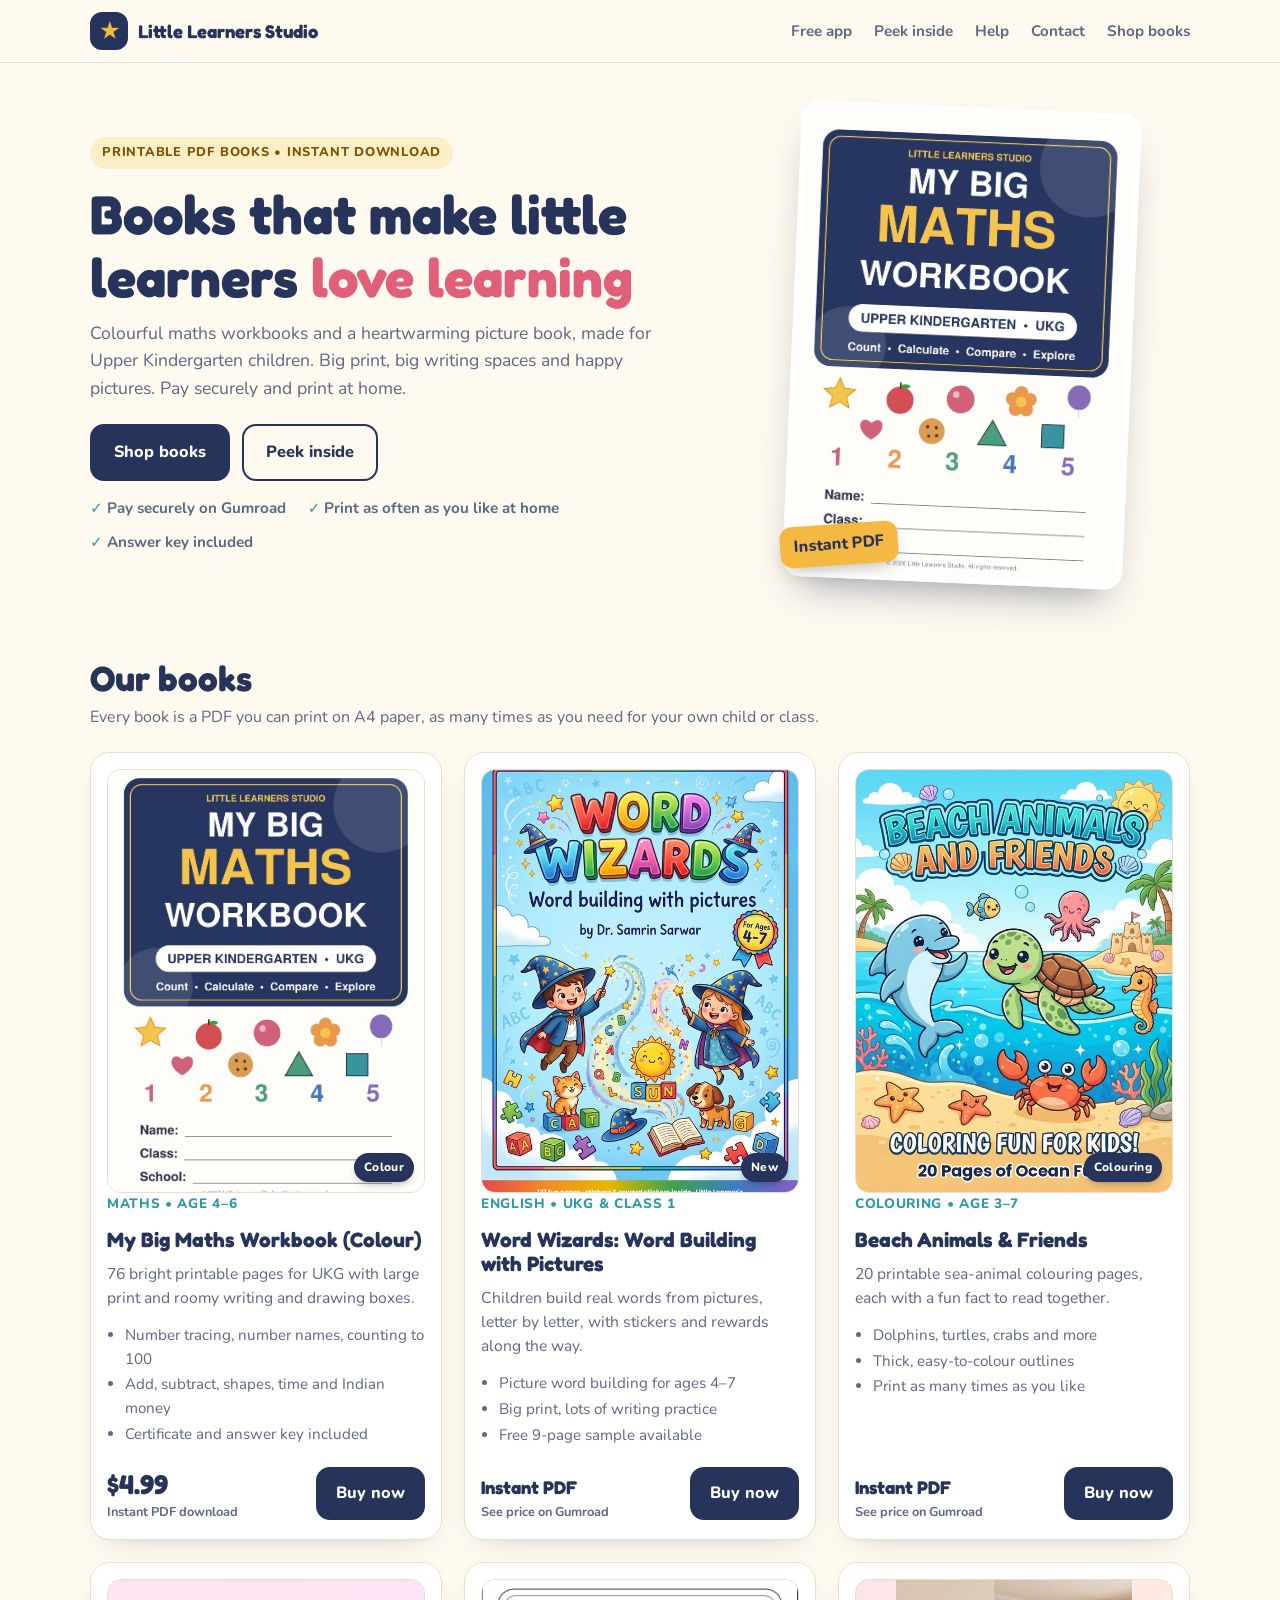
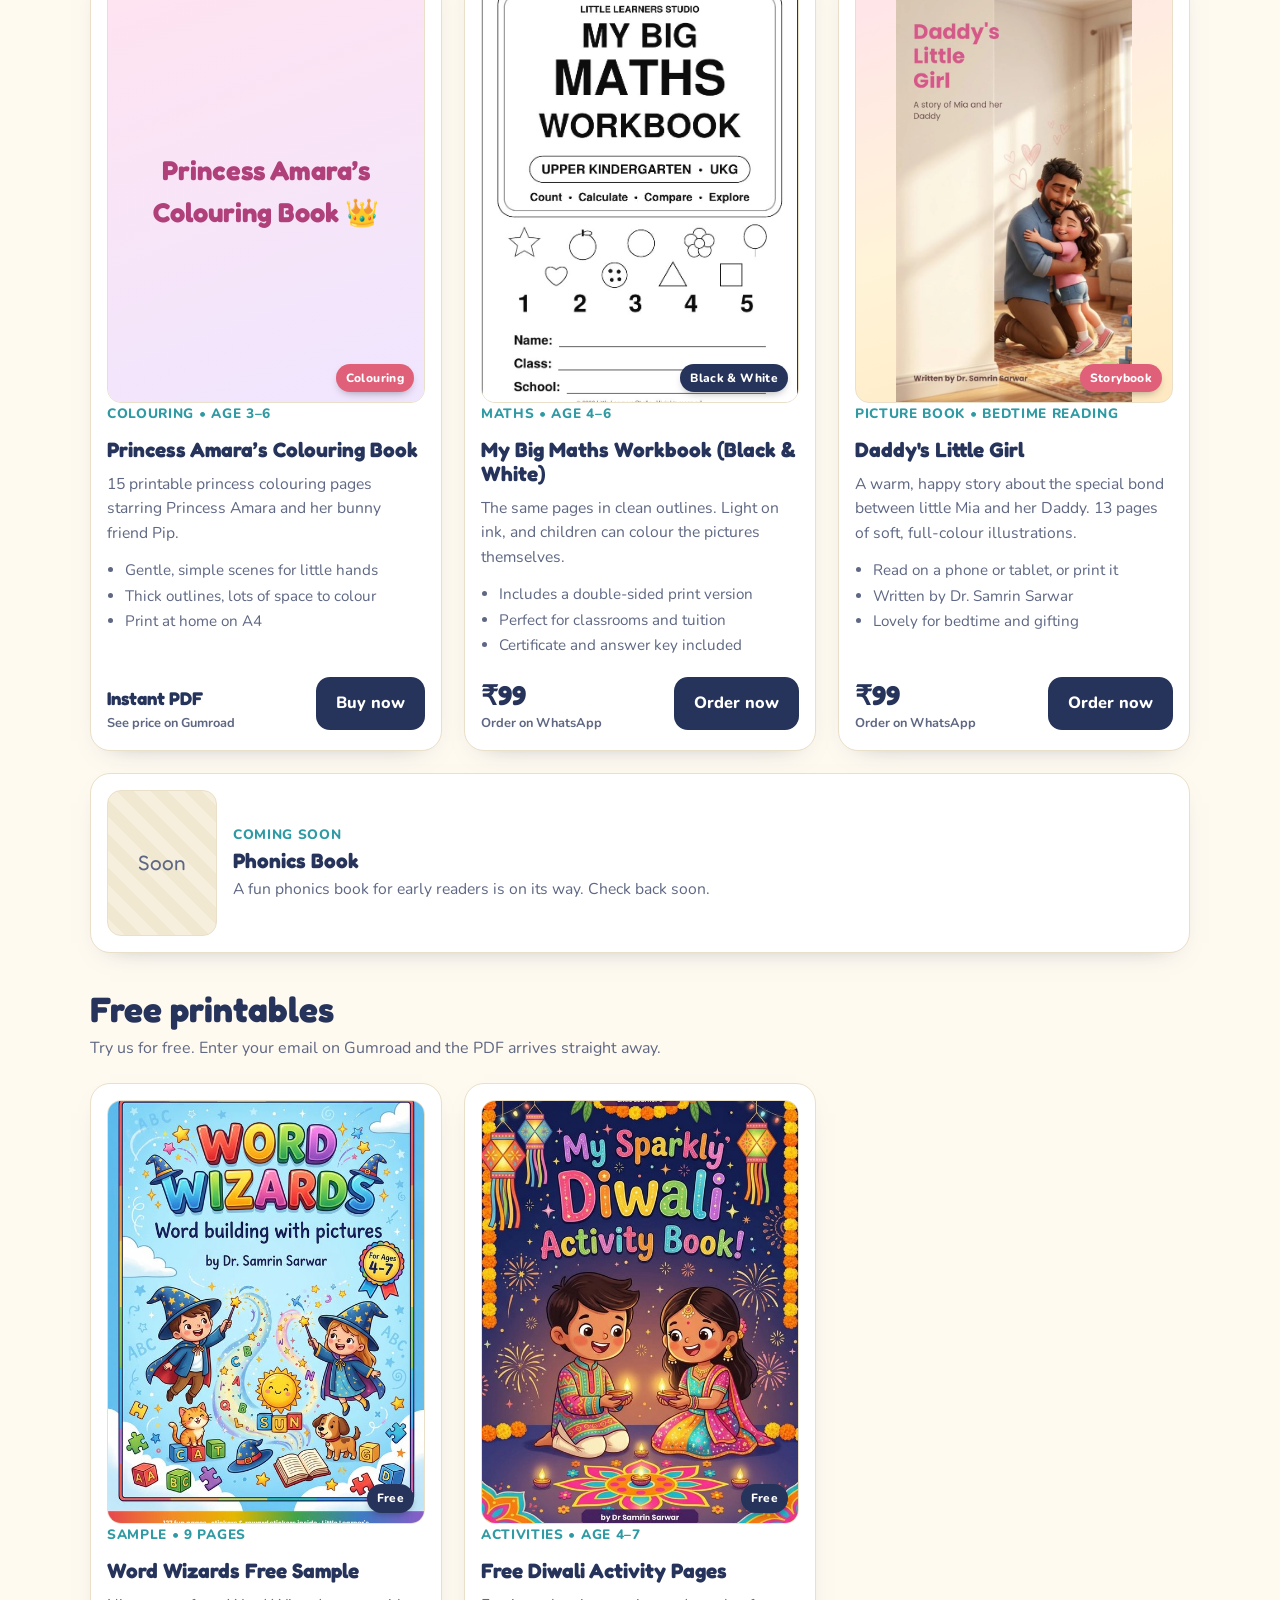
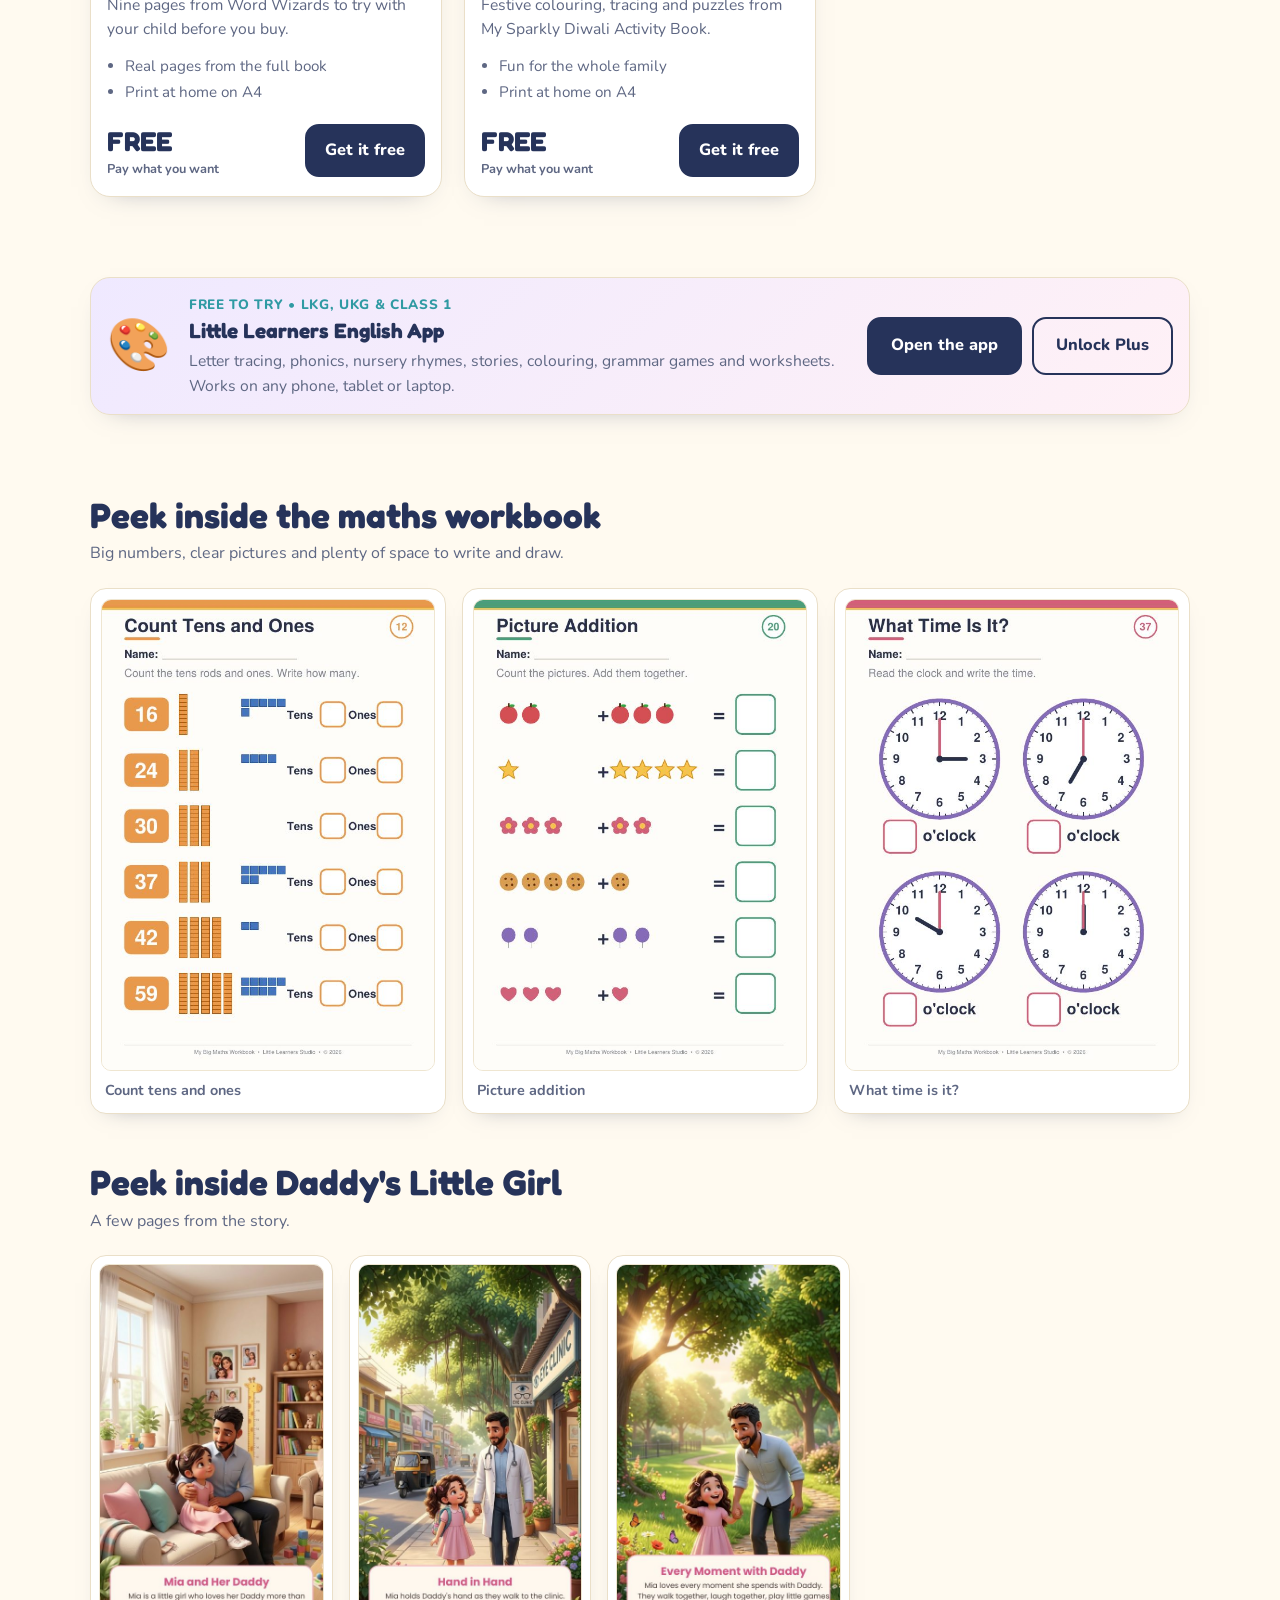
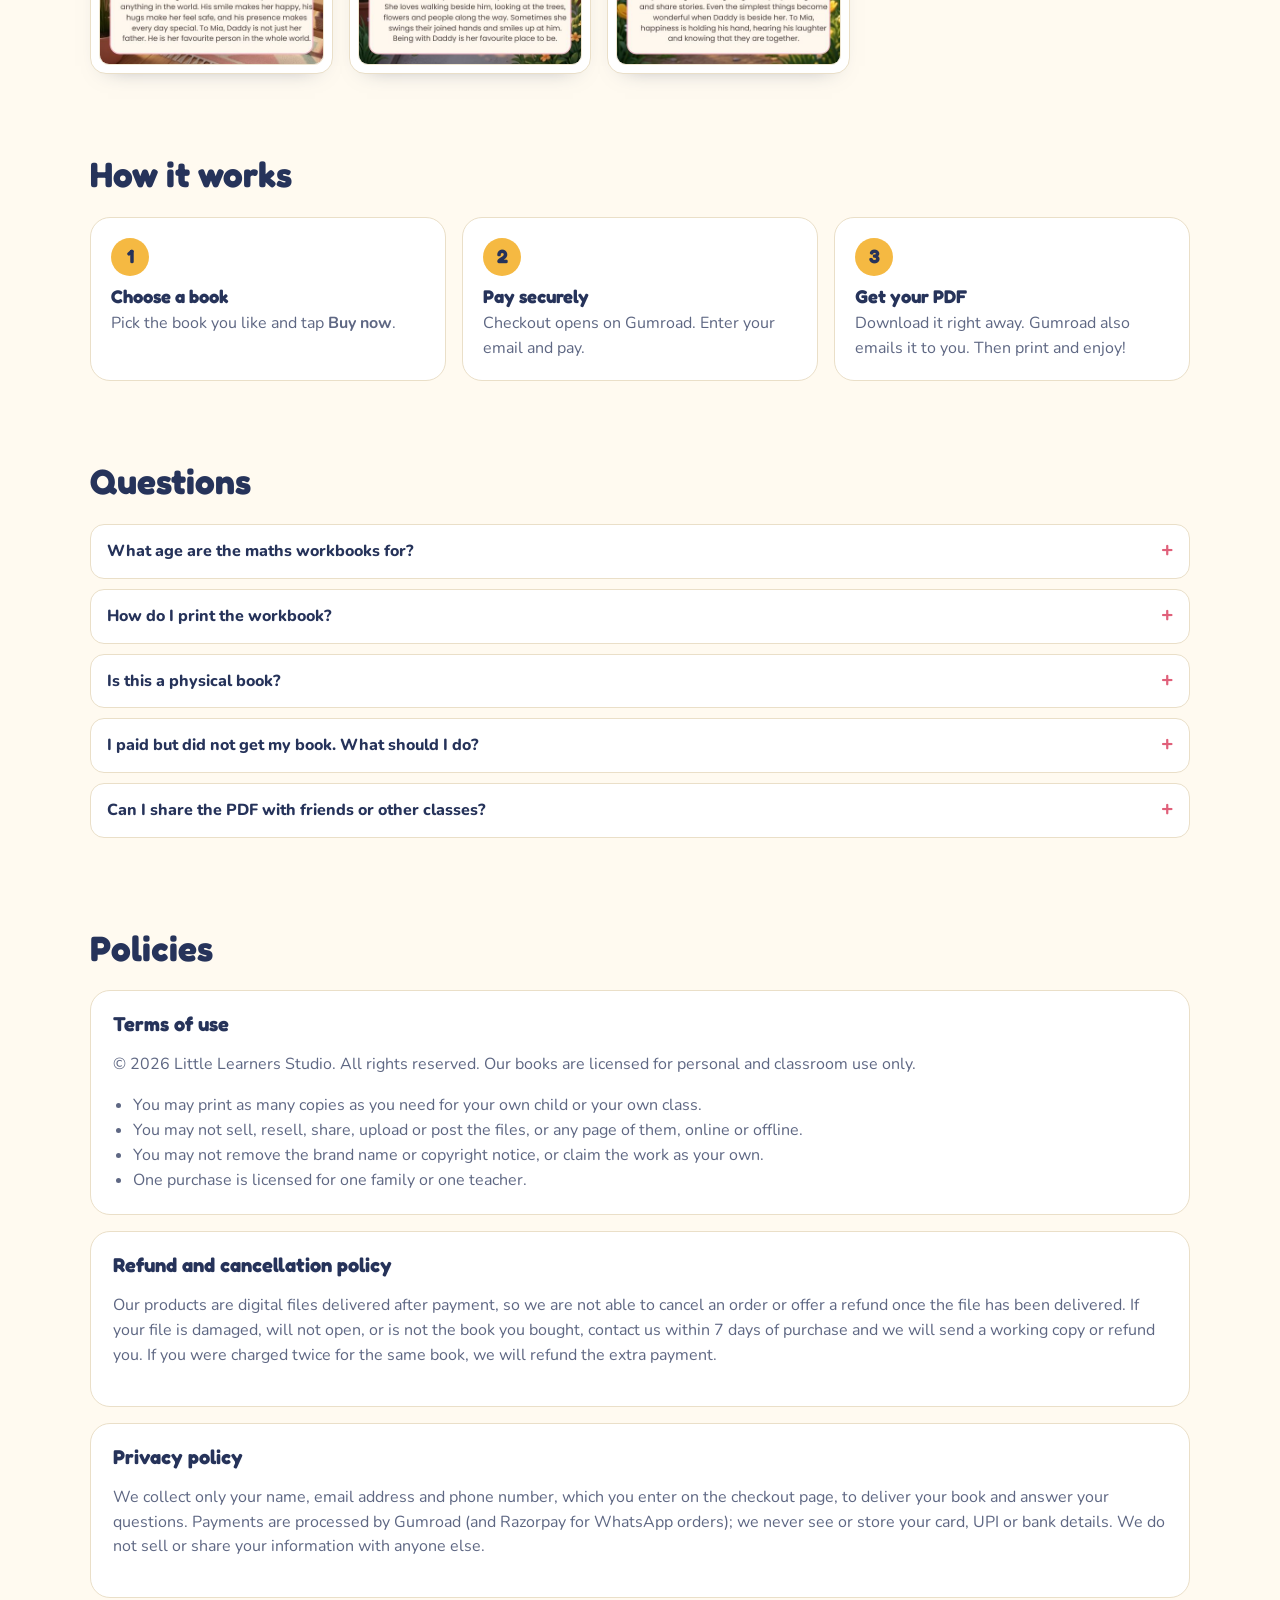
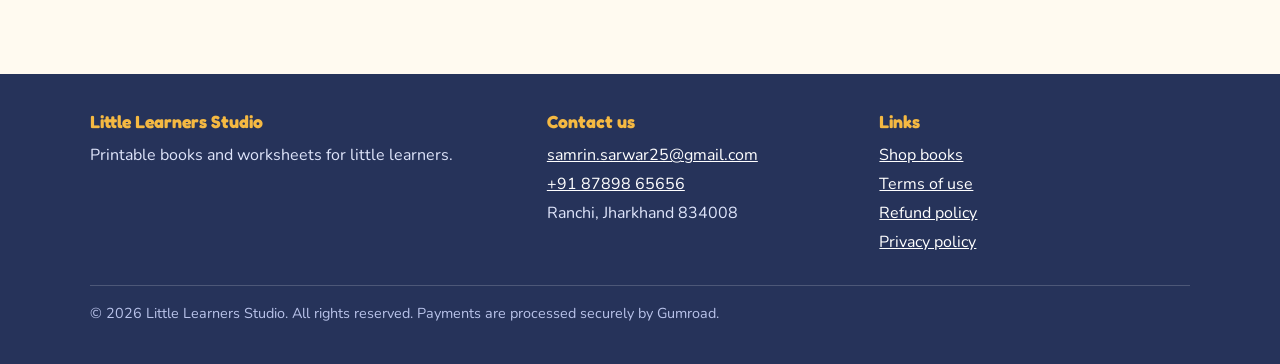
==== index.html @ b7851df9 "Sell books through Gumroad links - Buy now buttons go to each book's Gumroad page (instant PDF deliv" ====
<!doctype html>
<html lang="en">
<head>
<meta charset="utf-8">
<meta name="viewport" content="width=device-width, initial-scale=1">
<title>Little Learners Studio | Kids' Books &amp; Worksheets (PDF)</title>
<meta name="description" content="Printable maths workbooks and picture books for little learners. Pay securely with UPI, cards or netbanking and get your PDF.">
<meta property="og:title" content="Little Learners Studio | Kids' Books & Worksheets">
<meta property="og:description" content="Printable maths workbooks and picture books for little learners. Instant PDF books from Rs 99.">
<meta property="og:image" content="img/maths-colour-cover.jpg">
<link rel="icon" href="data:image/svg+xml,%3Csvg xmlns='http://www.w3.org/2000/svg' viewBox='0 0 100 100'%3E%3Ctext y='.9em' font-size='90'%3E%E2%AD%90%3C/text%3E%3C/svg%3E">
<link rel="preconnect" href="https://fonts.googleapis.com">
<link rel="preconnect" href="https://fonts.gstatic.com" crossorigin>
<link href="https://fonts.googleapis.com/css2?family=Fredoka:wght@500;600;700&family=Nunito:wght@400;600;700;800&display=swap" rel="stylesheet">
<style>
  :root{
    --navy:#26335a; --navy-2:#34457a; --gold:#f5b942; --cream:#fffaf0; --paper:#ffffff;
    --pink:#e0607a; --teal:#2f9aa3; --ink:#26335a; --muted:#5e6783; --line:#eadfc8;
    --radius:20px;
  }
  *{box-sizing:border-box}
  html{scroll-behavior:smooth}
  body{margin:0;font-family:'Nunito',system-ui,-apple-system,'Segoe UI',Roboto,sans-serif;color:var(--ink);background:var(--cream);line-height:1.55;-webkit-text-size-adjust:100%}
  h1,h2,h3{font-family:'Fredoka','Nunito',system-ui,sans-serif;line-height:1.15;margin:0}
  a{color:inherit}
  .wrap{width:min(1100px,100% - 32px);margin-inline:auto}

  /* header */
  header{position:sticky;top:0;z-index:20;background:rgba(255,250,240,.92);backdrop-filter:blur(8px);border-bottom:1px solid var(--line)}
  .bar{display:flex;align-items:center;justify-content:space-between;gap:12px;padding:12px 0}
  .brand{display:flex;align-items:center;gap:10px;text-decoration:none;font-family:'Fredoka',sans-serif;font-weight:700;font-size:1.15rem}
  .brand .logo{width:38px;height:38px;border-radius:12px;background:var(--navy);display:grid;place-items:center;color:var(--gold);font-size:1.3rem}
  nav a{text-decoration:none;font-weight:700;font-size:.95rem;margin-left:18px;color:var(--muted)}
  nav a:hover{color:var(--navy)}
  @media(max-width:560px){nav a:not(.shop){display:none}}

  /* hero */
  .hero{padding:44px 0 28px}
  .hero-grid{display:grid;gap:28px;align-items:center}
  @media(min-width:820px){.hero-grid{grid-template-columns:1.15fr .85fr}}
  .eyebrow{display:inline-block;background:#fdeec7;color:#7a5600;font-weight:800;font-size:.8rem;letter-spacing:.06em;text-transform:uppercase;padding:6px 12px;border-radius:999px}
  .hero h1{font-size:clamp(2rem,6vw,3.4rem);margin:14px 0 12px}
  .hero h1 span{color:var(--pink)}
  .hero p{font-size:1.1rem;color:var(--muted);max-width:34em;margin:0 0 22px}
  .btn{display:inline-flex;align-items:center;justify-content:center;gap:8px;background:var(--navy);color:#fff;text-decoration:none;font-weight:800;font-size:1.02rem;padding:14px 22px;border-radius:14px;border:2px solid var(--navy);transition:transform .12s ease, background .12s ease}
  .btn:hover{background:var(--navy-2);transform:translateY(-1px)}
  .btn:focus-visible{outline:3px solid var(--gold);outline-offset:3px}
  .btn.ghost{background:transparent;color:var(--navy)}
  .btn.ghost:hover{background:#fff}
  .cta-row{display:flex;flex-wrap:wrap;gap:12px}
  .hero-art{position:relative;justify-self:center;width:min(340px,80%)}
  .hero-art img{width:100%;border-radius:18px;box-shadow:0 22px 40px -18px rgba(38,51,90,.5);transform:rotate(2.5deg);border:6px solid #fff}
  .hero-art .tag{position:absolute;left:-12px;bottom:26px;background:var(--gold);color:var(--navy);font-weight:800;padding:8px 14px;border-radius:12px;transform:rotate(-4deg);box-shadow:0 8px 18px -8px rgba(0,0,0,.35)}

  .trust{display:flex;flex-wrap:wrap;gap:10px 22px;padding:16px 0 6px;color:var(--muted);font-weight:700;font-size:.95rem}
  .trust span::before{content:"\2713\00a0";color:var(--teal);font-weight:800}

  section{padding:40px 0}
  .sec-head{margin-bottom:22px}
  .sec-head h2{font-size:clamp(1.6rem,4.5vw,2.2rem)}
  .sec-head p{margin:6px 0 0;color:var(--muted)}

  /* products */
  .grid{display:grid;gap:22px}
  @media(min-width:760px){.grid{grid-template-columns:repeat(3,1fr)}}
  .card{background:var(--paper);border:1px solid var(--line);border-radius:var(--radius);padding:16px;display:flex;flex-direction:column;box-shadow:0 10px 26px -20px rgba(38,51,90,.5)}
  .cover{aspect-ratio:3/4;border-radius:14px;overflow:hidden;background:#f3ead6;position:relative;border:1px solid var(--line)}
  .cover img{width:100%;height:100%;object-fit:cover;display:block}
  .cover.story{background:linear-gradient(160deg,#ffe3ea,#fff4d8 55%,#ffe9c2)}
  .cover.story img{object-fit:contain}
  .cover.story .inner{font-family:'Fredoka',sans-serif}
  .cover.story .heart{font-size:2.4rem}
  .cover.story .t{font-size:1.9rem;font-weight:700;color:var(--pink);line-height:1.05;margin:8px 0}
  .cover.story .s{color:var(--navy);font-weight:600}
  .cover.soon{display:grid;place-items:center;background:repeating-linear-gradient(45deg,#f6efde,#f6efde 12px,#f1e8d2 12px,#f1e8d2 24px);text-align:center;color:var(--muted);font-family:'Fredoka',sans-serif;font-size:1.3rem}
  .badge{position:absolute;bottom:10px;right:10px;box-shadow:0 4px 10px -4px rgba(0,0,0,.4);background:var(--navy);color:#fff;font-weight:800;font-size:.75rem;padding:5px 10px;border-radius:999px;letter-spacing:.03em}
  .badge.pink{background:var(--pink)}
  .card h3{font-size:1.3rem;margin:14px 0 4px}
  .card .kicker{font-size:.85rem;font-weight:800;color:var(--teal);text-transform:uppercase;letter-spacing:.05em}
  .card p{margin:6px 0 12px;color:var(--muted);font-size:.98rem}
  .card ul{margin:0 0 14px;padding-left:18px;color:var(--muted);font-size:.95rem}
  .card ul li{margin:2px 0}
  .buy{margin-top:auto;display:flex;align-items:center;justify-content:space-between;gap:10px}
  .price{font-family:'Fredoka',sans-serif;font-size:1.7rem;font-weight:700}
  .price small{font-family:'Nunito';font-size:.8rem;font-weight:700;color:var(--muted);display:block;margin-top:-2px}
  .buy .btn{padding:12px 18px}
  .btn.disabled{background:#d9d2c0;border-color:#d9d2c0;color:#6c6757;cursor:not-allowed;pointer-events:none}

  /* peek inside */
  .peek{display:grid;gap:16px;grid-template-columns:repeat(auto-fit,minmax(220px,1fr))}
  .peek figure{margin:0;background:#fff;border:1px solid var(--line);border-radius:16px;padding:10px;box-shadow:0 10px 22px -18px rgba(38,51,90,.5)}
  .peek img{width:100%;display:block;border-radius:10px;border:1px solid #efe6d1}
  .peek figcaption{font-weight:700;font-size:.9rem;color:var(--muted);padding:8px 4px 2px}

.peek-story{grid-template-columns:repeat(auto-fit,minmax(200px,1fr));max-width:760px}
  .peek-story figure{padding:8px}

  /* steps */
  .steps{display:grid;gap:16px;counter-reset:s}
  @media(min-width:760px){.steps{grid-template-columns:repeat(3,1fr)}}
  .step{background:#fff;border:1px solid var(--line);border-radius:var(--radius);padding:20px;position:relative}
  .step::before{counter-increment:s;content:counter(s);display:grid;place-items:center;width:38px;height:38px;border-radius:50%;background:var(--gold);color:var(--navy);font-family:'Fredoka';font-weight:700;font-size:1.2rem;margin-bottom:10px}
  .step h3{font-size:1.15rem;margin-bottom:4px}
  .step p{margin:0;color:var(--muted)}

  /* faq + policies */
  details{background:#fff;border:1px solid var(--line);border-radius:14px;padding:14px 16px;margin-bottom:10px}
  summary{cursor:pointer;font-weight:800;list-style:none;display:flex;justify-content:space-between;gap:12px}
  summary::-webkit-details-marker{display:none}
  summary::after{content:"+";font-size:1.3rem;line-height:1;color:var(--pink)}
  details[open] summary::after{content:"\2212"}
  details p{margin:10px 0 0;color:var(--muted)}
  .policy{background:#fff;border:1px solid var(--line);border-radius:var(--radius);padding:22px;margin-bottom:16px}
  .policy h3{font-size:1.25rem;margin-bottom:8px}
  .policy p,.policy li{color:var(--muted)}
  .policy ul{padding-left:20px;margin:8px 0 0}

  footer{background:var(--navy);color:#dfe5fb;padding:34px 0 40px;margin-top:20px}
  footer a{color:#fff}
  .foot{display:grid;gap:22px}
  @media(min-width:760px){.foot{grid-template-columns:1.4fr 1fr 1fr}}
  footer h4{margin:0 0 8px;font-family:'Fredoka';font-size:1.1rem;color:var(--gold)}
  footer p{margin:4px 0}
  .copy{margin-top:26px;padding-top:16px;border-top:1px solid rgba(255,255,255,.18);font-size:.9rem;color:#b9c3ea}
  @media(prefers-reduced-motion:reduce){*{transition:none!important;scroll-behavior:auto!important}}
</style>
</head>
<body>

<header>
  <div class="wrap bar">
    <a class="brand" href="#top" aria-label="Little Learners Studio home"><span class="logo">&#9733;</span>Little Learners Studio</a>
    <nav>
      <a href="#app">Free app</a>
      <a href="#inside">Peek inside</a>
      <a href="#faq">Help</a>
      <a href="#contact">Contact</a>
      <a class="shop" href="#books">Shop books</a>
    </nav>
  </div>
</header>

<main id="top">
  <div class="hero">
    <div class="wrap hero-grid">
      <div>
        <span class="eyebrow">Printable PDF books &bull; Instant download</span>
        <h1>Books that make little learners <span>love learning</span></h1>
        <p>Colourful maths workbooks and a heartwarming picture book, made for Upper Kindergarten children. Big print, big writing spaces and happy pictures. Pay securely and print at home.</p>
        <div class="cta-row">
          <a class="btn" href="#books">Shop books</a>
          <a class="btn ghost" href="#inside">Peek inside</a>
        </div>
        <div class="trust">
          <span>Pay securely on Gumroad</span>
          <span>Print as often as you like at home</span>
          <span>Answer key included</span>
        </div>
      </div>
      <div class="hero-art">
        <img src="img/maths-colour-cover.jpg" alt="Cover of My Big Maths Workbook for UKG">
        <div class="tag">Instant PDF</div>
      </div>
    </div>
  </div>

  <section id="books">
    <div class="wrap">
      <div class="sec-head">
        <h2>Our books</h2>
        <p>Every book is a PDF you can print on A4 paper, as many times as you need for your own child or class.</p>
      </div>
      <div class="grid">

        <article class="card">
          <div class="cover">
            <img src="img/maths-colour-cover.jpg" alt="My Big Maths Workbook, UKG, colour PDF" loading="lazy">
            <span class="badge">Colour</span>
          </div>
          <div class="kicker">Maths &bull; Age 4&ndash;6</div>
          <h3>My Big Maths Workbook (Colour)</h3>
          <p>76 bright printable pages for UKG with large print and roomy writing and drawing boxes.</p>
          <ul>
            <li>Number tracing, number names, counting to 100</li>
            <li>Add, subtract, shapes, time and Indian money</li>
            <li>Certificate and answer key included</li>
          </ul>
          <div class="buy">
            <div class="price">$4.99<small>Instant PDF download</small></div>
            <a class="btn" href="https://sarwarista82.gumroad.com/l/lfzyld" target="_blank" rel="noopener">Buy now</a>
          </div>
        </article>

        <article class="card">
          <div class="cover">
            <img src="img/word-wizards-cover.jpg" alt="Word Wizards: Word Building with Pictures" loading="lazy">
            <span class="badge">New</span>
          </div>
          <div class="kicker">English &bull; UKG &amp; Class 1</div>
          <h3>Word Wizards: Word Building with Pictures</h3>
          <p>Children build real words from pictures, letter by letter, with stickers and rewards along the way.</p>
          <ul>
            <li>Picture word building for ages 4&ndash;7</li>
            <li>Big print, lots of writing practice</li>
            <li>Free 9-page sample available</li>
          </ul>
          <div class="buy">
            <div class="price"><span style="font-size:1.15rem">Instant PDF</span><small>See price on Gumroad</small></div>
            <a class="btn" href="https://sarwarista82.gumroad.com/l/ayllu" target="_blank" rel="noopener">Buy now</a>
          </div>
        </article>

        <article class="card">
          <div class="cover">
            <img src="img/beach-animals-cover.jpg" alt="Beach Animals and Friends colouring book" loading="lazy">
            <span class="badge">Colouring</span>
          </div>
          <div class="kicker">Colouring &bull; Age 3&ndash;7</div>
          <h3>Beach Animals &amp; Friends</h3>
          <p>20 printable sea-animal colouring pages, each with a fun fact to read together.</p>
          <ul>
            <li>Dolphins, turtles, crabs and more</li>
            <li>Thick, easy-to-colour outlines</li>
            <li>Print as many times as you like</li>
          </ul>
          <div class="buy">
            <div class="price"><span style="font-size:1.15rem">Instant PDF</span><small>See price on Gumroad</small></div>
            <a class="btn" href="https://sarwarista82.gumroad.com/l/twypp" target="_blank" rel="noopener">Buy now</a>
          </div>
        </article>

        <article class="card">
          <div class="cover story">
            <div style="width:100%;height:100%;display:flex;align-items:center;justify-content:center;background:linear-gradient(160deg,#ffe3f0,#efe6ff);font-family:Fredoka,sans-serif;font-size:1.7rem;font-weight:700;color:#b0407a;text-align:center;padding:20px">Princess Amara&rsquo;s<br>Colouring Book &#128081;</div>
            <span class="badge pink">Colouring</span>
          </div>
          <div class="kicker">Colouring &bull; Age 3&ndash;6</div>
          <h3>Princess Amara&rsquo;s Colouring Book</h3>
          <p>15 printable princess colouring pages starring Princess Amara and her bunny friend Pip.</p>
          <ul>
            <li>Gentle, simple scenes for little hands</li>
            <li>Thick outlines, lots of space to colour</li>
            <li>Print at home on A4</li>
          </ul>
          <div class="buy">
            <div class="price"><span style="font-size:1.15rem">Instant PDF</span><small>See price on Gumroad</small></div>
            <a class="btn" href="https://sarwarista82.gumroad.com/l/gfflgs" target="_blank" rel="noopener">Buy now</a>
          </div>
        </article>

        <article class="card">
          <div class="cover">
            <img src="img/maths-bw-cover.jpg" alt="My Big Maths Workbook, UKG, black and white" loading="lazy">
            <span class="badge">Black &amp; White</span>
          </div>
          <div class="kicker">Maths &bull; Age 4&ndash;6</div>
          <h3>My Big Maths Workbook (Black &amp; White)</h3>
          <p>The same pages in clean outlines. Light on ink, and children can colour the pictures themselves.</p>
          <ul>
            <li>Includes a double-sided print version</li>
            <li>Perfect for classrooms and tuition</li>
            <li>Certificate and answer key included</li>
          </ul>
          <div class="buy">
            <div class="price">&#8377;99<small>Order on WhatsApp</small></div>
            <a class="btn" href="https://wa.me/918789865656?text=Hello%21%20I%20would%20like%20to%20buy%20My%20Big%20Maths%20Workbook%20%28Black%20%26%20White%29%20PDF." target="_blank" rel="noopener">Order now</a>
          </div>
        </article>

        <article class="card">
          <div class="cover story">
            <img src="img/daddys-little-girl-cover.jpg" alt="Cover of Daddy's Little Girl" loading="lazy">
            <span class="badge pink">Storybook</span>
          </div>
          <div class="kicker">Picture book &bull; Bedtime reading</div>
          <h3>Daddy's Little Girl</h3>
          <p>A warm, happy story about the special bond between little Mia and her Daddy. 13 pages of soft, full-colour illustrations.</p>
          <ul>
            <li>Read on a phone or tablet, or print it</li>
            <li>Written by Dr. Samrin Sarwar</li>
            <li>Lovely for bedtime and gifting</li>
          </ul>
          <div class="buy">
            <div class="price">&#8377;99<small>Order on WhatsApp</small></div>
            <a class="btn" href="https://wa.me/918789865656?text=Hello%21%20I%20would%20like%20to%20buy%20Daddy%27s%20Little%20Girl%20PDF." target="_blank" rel="noopener">Order now</a>
          </div>
        </article>

      </div>

      <div class="grid" style="margin-top:22px">
        <!-- PHONICS BOOK: hidden as "Coming soon". When the book is ready, replace the <p> below with a Buy button:
             <a class="btn" href="https://rzp.io/rzp/0xaabPD" target="_blank" rel="noopener">Buy now</a> -->
        <article class="card" style="grid-column:1/-1;flex-direction:row;align-items:center;gap:16px">
          <div class="cover soon" style="width:110px;aspect-ratio:3/4;flex:none"><span>Soon</span></div>
          <div>
            <div class="kicker">Coming soon</div>
            <h3 style="margin-top:4px">Phonics Book</h3>
            <p style="margin:4px 0 0">A fun phonics book for early readers is on its way. Check back soon.</p>
          </div>
        </article>
      </div>

      <div class="sec-head" style="margin-top:36px">
        <h2>Free printables</h2>
        <p>Try us for free. Enter your email on Gumroad and the PDF arrives straight away.</p>
      </div>
      <div class="grid">
        <article class="card">
          <div class="cover">
            <img src="img/word-wizards-cover.jpg" alt="Word Wizards free sample" loading="lazy">
            <span class="badge">Free</span>
          </div>
          <div class="kicker">Sample &bull; 9 pages</div>
          <h3>Word Wizards Free Sample</h3>
          <p>Nine pages from Word Wizards to try with your child before you buy.</p>
          <ul>
            <li>Real pages from the full book</li>
            <li>Print at home on A4</li>
          </ul>
          <div class="buy">
            <div class="price">FREE<small>Pay what you want</small></div>
            <a class="btn" href="https://sarwarista82.gumroad.com/l/ircjxw" target="_blank" rel="noopener">Get it free</a>
          </div>
        </article>

        <article class="card">
          <div class="cover">
            <img src="img/diwali-cover.jpg" alt="My Sparkly Diwali Activity Book free pages" loading="lazy">
            <span class="badge">Free</span>
          </div>
          <div class="kicker">Activities &bull; Age 4&ndash;7</div>
          <h3>Free Diwali Activity Pages</h3>
          <p>Festive colouring, tracing and puzzles from My Sparkly Diwali Activity Book.</p>
          <ul>
            <li>Fun for the whole family</li>
            <li>Print at home on A4</li>
          </ul>
          <div class="buy">
            <div class="price">FREE<small>Pay what you want</small></div>
            <a class="btn" href="https://sarwarista82.gumroad.com/l/smmzjf" target="_blank" rel="noopener">Get it free</a>
          </div>
        </article>

      </div>
    </div>
  </section>

  <section id="app">
    <div class="wrap">
      <article class="card" style="flex-direction:row;align-items:center;gap:18px;flex-wrap:wrap;background:linear-gradient(135deg,#efe9ff,#fff1f6)">
        <div style="font-size:3.2rem;line-height:1">&#127912;</div>
        <div style="flex:1;min-width:220px">
          <div class="kicker">Free to try &bull; LKG, UKG &amp; Class 1</div>
          <h3 style="margin-top:4px">Little Learners English App</h3>
          <p style="margin:6px 0 0">Letter tracing, phonics, nursery rhymes, stories, colouring, grammar games and worksheets. Works on any phone, tablet or laptop.</p>
        </div>
        <div style="display:flex;gap:10px;flex-wrap:wrap"><a class="btn" href="https://littlelearners.pages.dev" target="_blank" rel="noopener">Open the app</a><a class="btn ghost" href="https://sarwarista82.gumroad.com/l/qfjld" target="_blank" rel="noopener">Unlock Plus</a></div>
      </article>
    </div>
  </section>

  <section id="inside">
    <div class="wrap">
      <div class="sec-head">
        <h2>Peek inside the maths workbook</h2>
        <p>Big numbers, clear pictures and plenty of space to write and draw.</p>
      </div>
      <div class="peek">
        <figure><img src="img/sample-1.jpg" alt="Sample page: counting tens and ones" loading="lazy"><figcaption>Count tens and ones</figcaption></figure>
        <figure><img src="img/sample-2.jpg" alt="Sample page: picture addition" loading="lazy"><figcaption>Picture addition</figcaption></figure>
        <figure><img src="img/sample-3.jpg" alt="Sample page: telling the time" loading="lazy"><figcaption>What time is it?</figcaption></figure>
      </div>
    </div>
  </section>

  <section id="story-inside" style="padding-top:8px">
    <div class="wrap">
      <div class="sec-head">
        <h2>Peek inside Daddy's Little Girl</h2>
        <p>A few pages from the story.</p>
      </div>
      <div class="peek peek-story">
        <figure><img src="img/story-1.jpg" alt="Story page: Mia and her Daddy on the sofa" loading="lazy"></figure>
        <figure><img src="img/story-2.jpg" alt="Story page: Mia holds Daddy's hand on the way to the clinic" loading="lazy"></figure>
        <figure><img src="img/story-3.jpg" alt="Story page: Every moment with Daddy" loading="lazy"></figure>
      </div>
    </div>
  </section>

  <section>
    <div class="wrap">
      <div class="sec-head"><h2>How it works</h2></div>
      <div class="steps">
        <div class="step"><h3>Choose a book</h3><p>Pick the book you like and tap <b>Buy now</b>.</p></div>
        <div class="step"><h3>Pay securely</h3><p>Checkout opens on Gumroad. Enter your email and pay.</p></div>
        <div class="step"><h3>Get your PDF</h3><p>Download it right away. Gumroad also emails it to you. Then print and enjoy!</p></div>
      </div>
    </div>
  </section>

  <section id="faq">
    <div class="wrap">
      <div class="sec-head"><h2>Questions</h2></div>
      <details><summary>What age are the maths workbooks for?</summary><p>They are made for Upper Kindergarten (UKG), about ages 4 to 6, with large print and simple instructions. Sit with your child for the first few pages.</p></details>
      <details><summary>How do I print the workbook?</summary><p>Print on A4 paper at Actual size (100%). For the double-sided file, choose "flip on long edge". The blank backs stop pencil and crayon showing through.</p></details>
      <details><summary>Is this a physical book?</summary><p>No. All our books are digital PDF files that you print at home or read on a screen. Nothing is shipped.</p></details>
      <details><summary>I paid but did not get my book. What should I do?</summary><p>Please email or WhatsApp us with the email address or phone number you used and your payment confirmation. We will sort it out quickly.</p></details>
      <details><summary>Can I share the PDF with friends or other classes?</summary><p>One purchase is for one family or one teacher. Please do not share or resell the files. If your school wants a multi-user licence, contact us.</p></details>
    </div>
  </section>

  <section id="policies">
    <div class="wrap">
      <div class="sec-head"><h2>Policies</h2></div>

      <div class="policy" id="terms">
        <h3>Terms of use</h3>
        <p>&copy; 2026 Little Learners Studio. All rights reserved. Our books are licensed for personal and classroom use only.</p>
        <ul>
          <li>You may print as many copies as you need for your own child or your own class.</li>
          <li>You may not sell, resell, share, upload or post the files, or any page of them, online or offline.</li>
          <li>You may not remove the brand name or copyright notice, or claim the work as your own.</li>
          <li>One purchase is licensed for one family or one teacher.</li>
        </ul>
      </div>

      <div class="policy" id="refunds">
        <h3>Refund and cancellation policy</h3>
        <p>Our products are digital files delivered after payment, so we are not able to cancel an order or offer a refund once the file has been delivered. If your file is damaged, will not open, or is not the book you bought, contact us within 7 days of purchase and we will send a working copy or refund you. If you were charged twice for the same book, we will refund the extra payment.</p>
      </div>

      <div class="policy" id="privacy">
        <h3>Privacy policy</h3>
        <p>We collect only your name, email address and phone number, which you enter on the checkout page, to deliver your book and answer your questions. Payments are processed by Gumroad (and Razorpay for WhatsApp orders); we never see or store your card, UPI or bank details. We do not sell or share your information with anyone else.</p>
      </div>
    </div>
  </section>
</main>

<footer id="contact">
  <div class="wrap">
    <div class="foot">
      <div>
        <h4>Little Learners Studio</h4>
        <p>Printable books and worksheets for little learners.</p>
      </div>
      <div>
        <h4>Contact us</h4>
        <p><a href="mailto:samrin.sarwar25@gmail.com">samrin.sarwar25@gmail.com</a></p>
        <p><a href="tel:+918789865656">+91 87898 65656</a></p>
        <p>Ranchi, Jharkhand 834008</p>
      </div>
      <div>
        <h4>Links</h4>
        <p><a href="#books">Shop books</a></p>
        <p><a href="#terms">Terms of use</a></p>
        <p><a href="#refunds">Refund policy</a></p>
        <p><a href="#privacy">Privacy policy</a></p>
      </div>
    </div>
    <div class="copy">&copy; 2026 Little Learners Studio. All rights reserved. Payments are processed securely by Gumroad.</div>
  </div>
</footer>

</body>
</html>
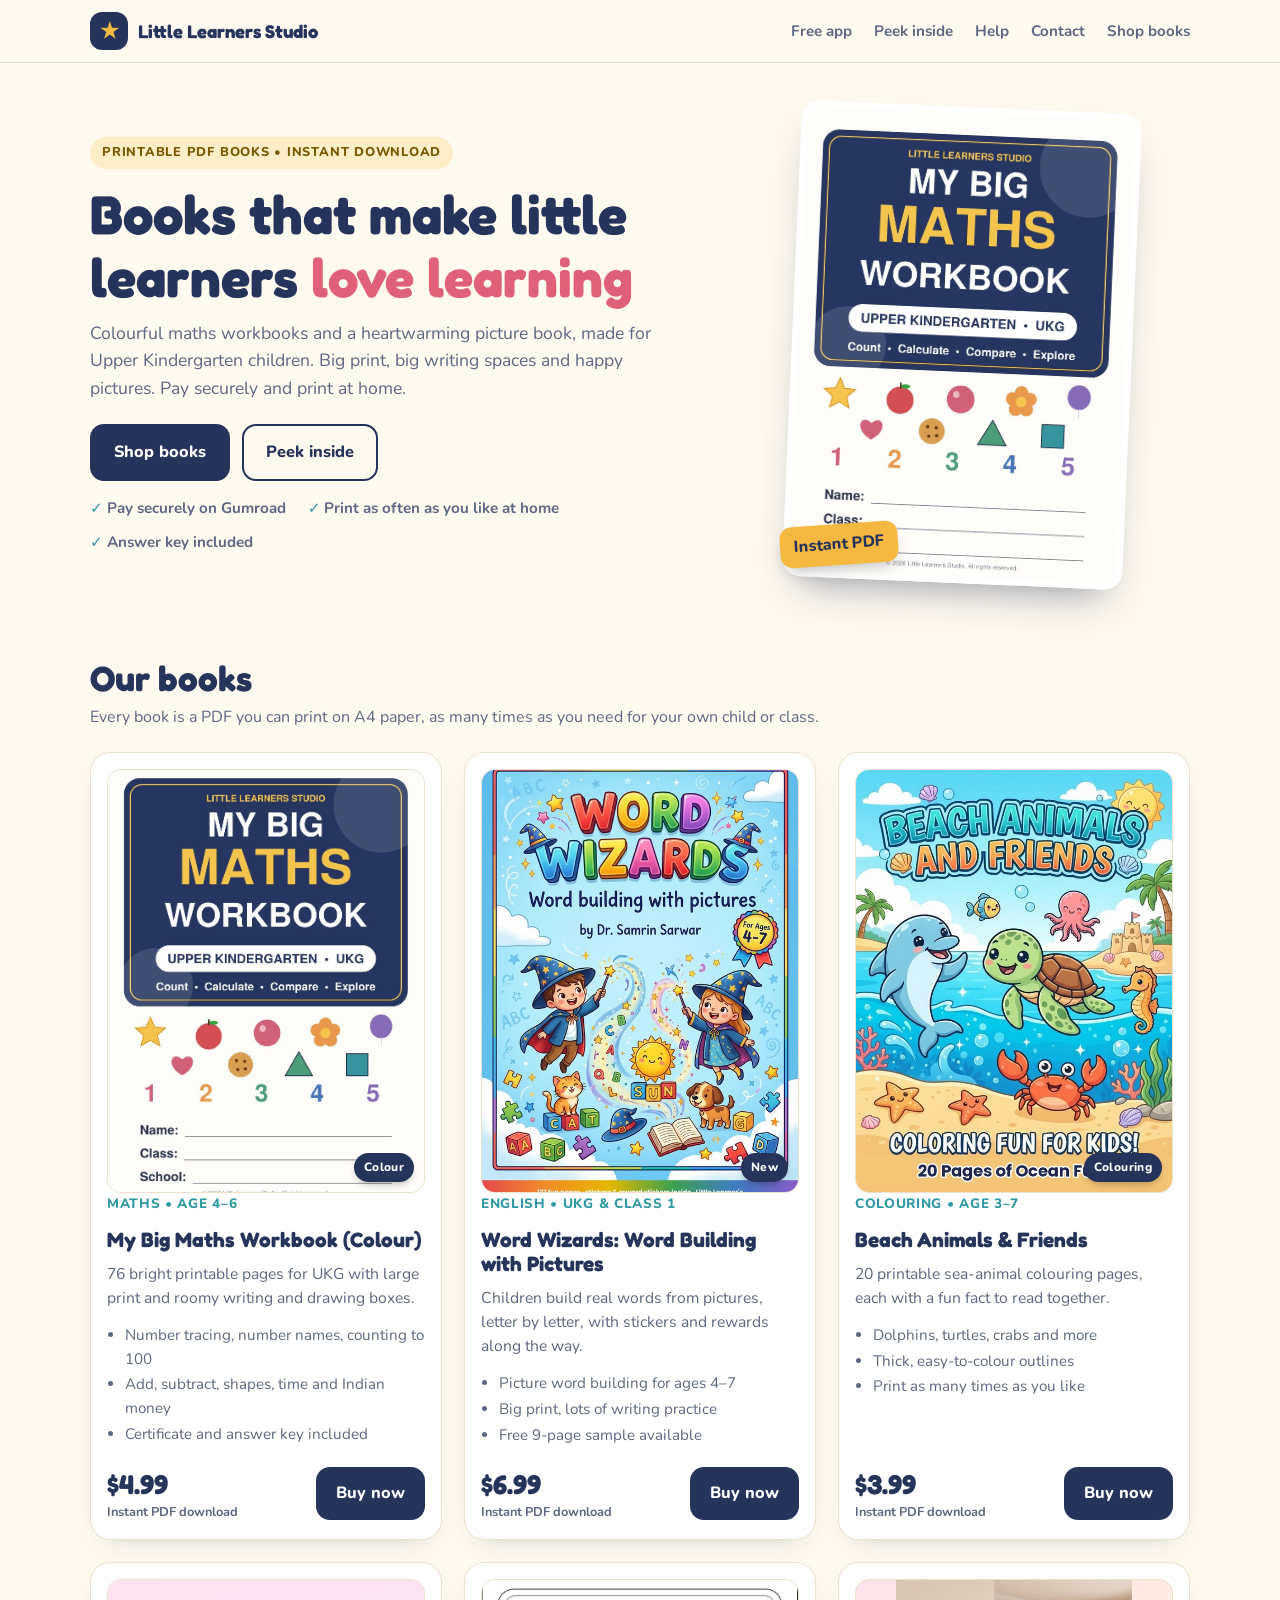
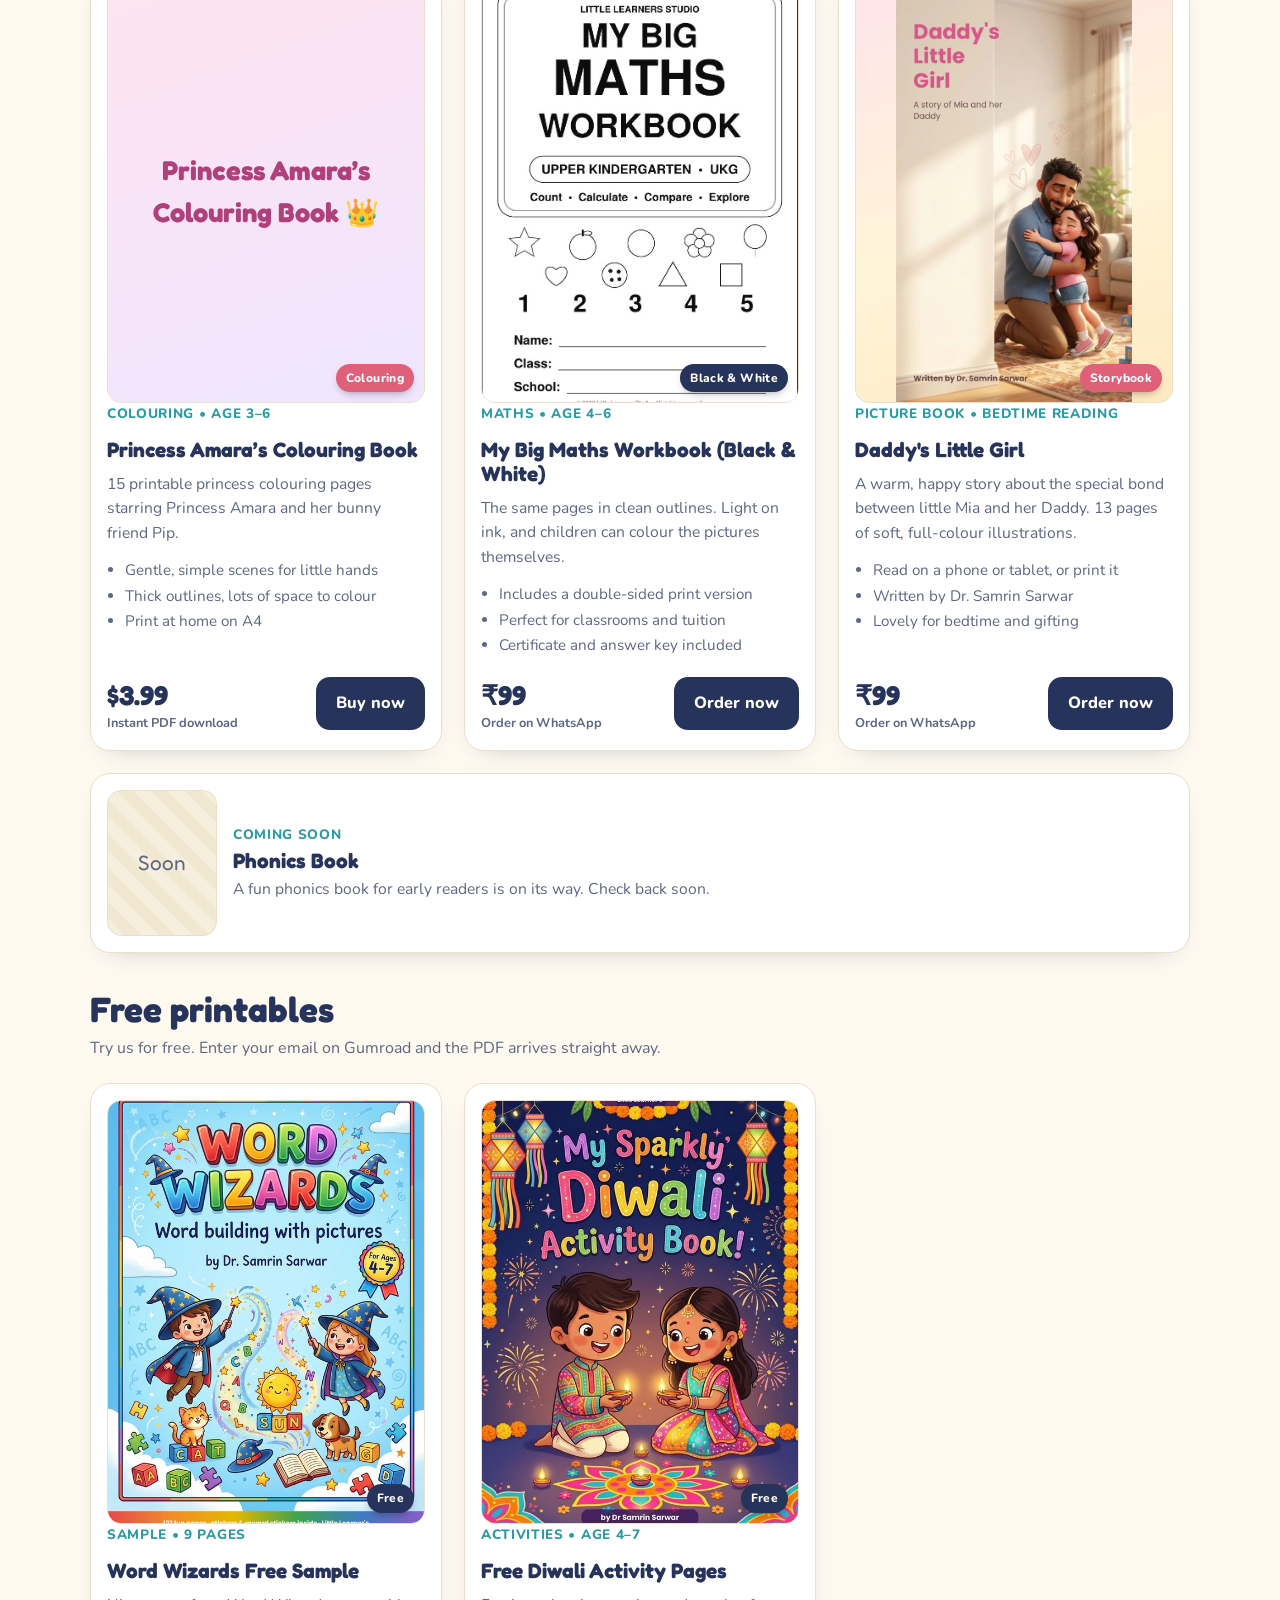
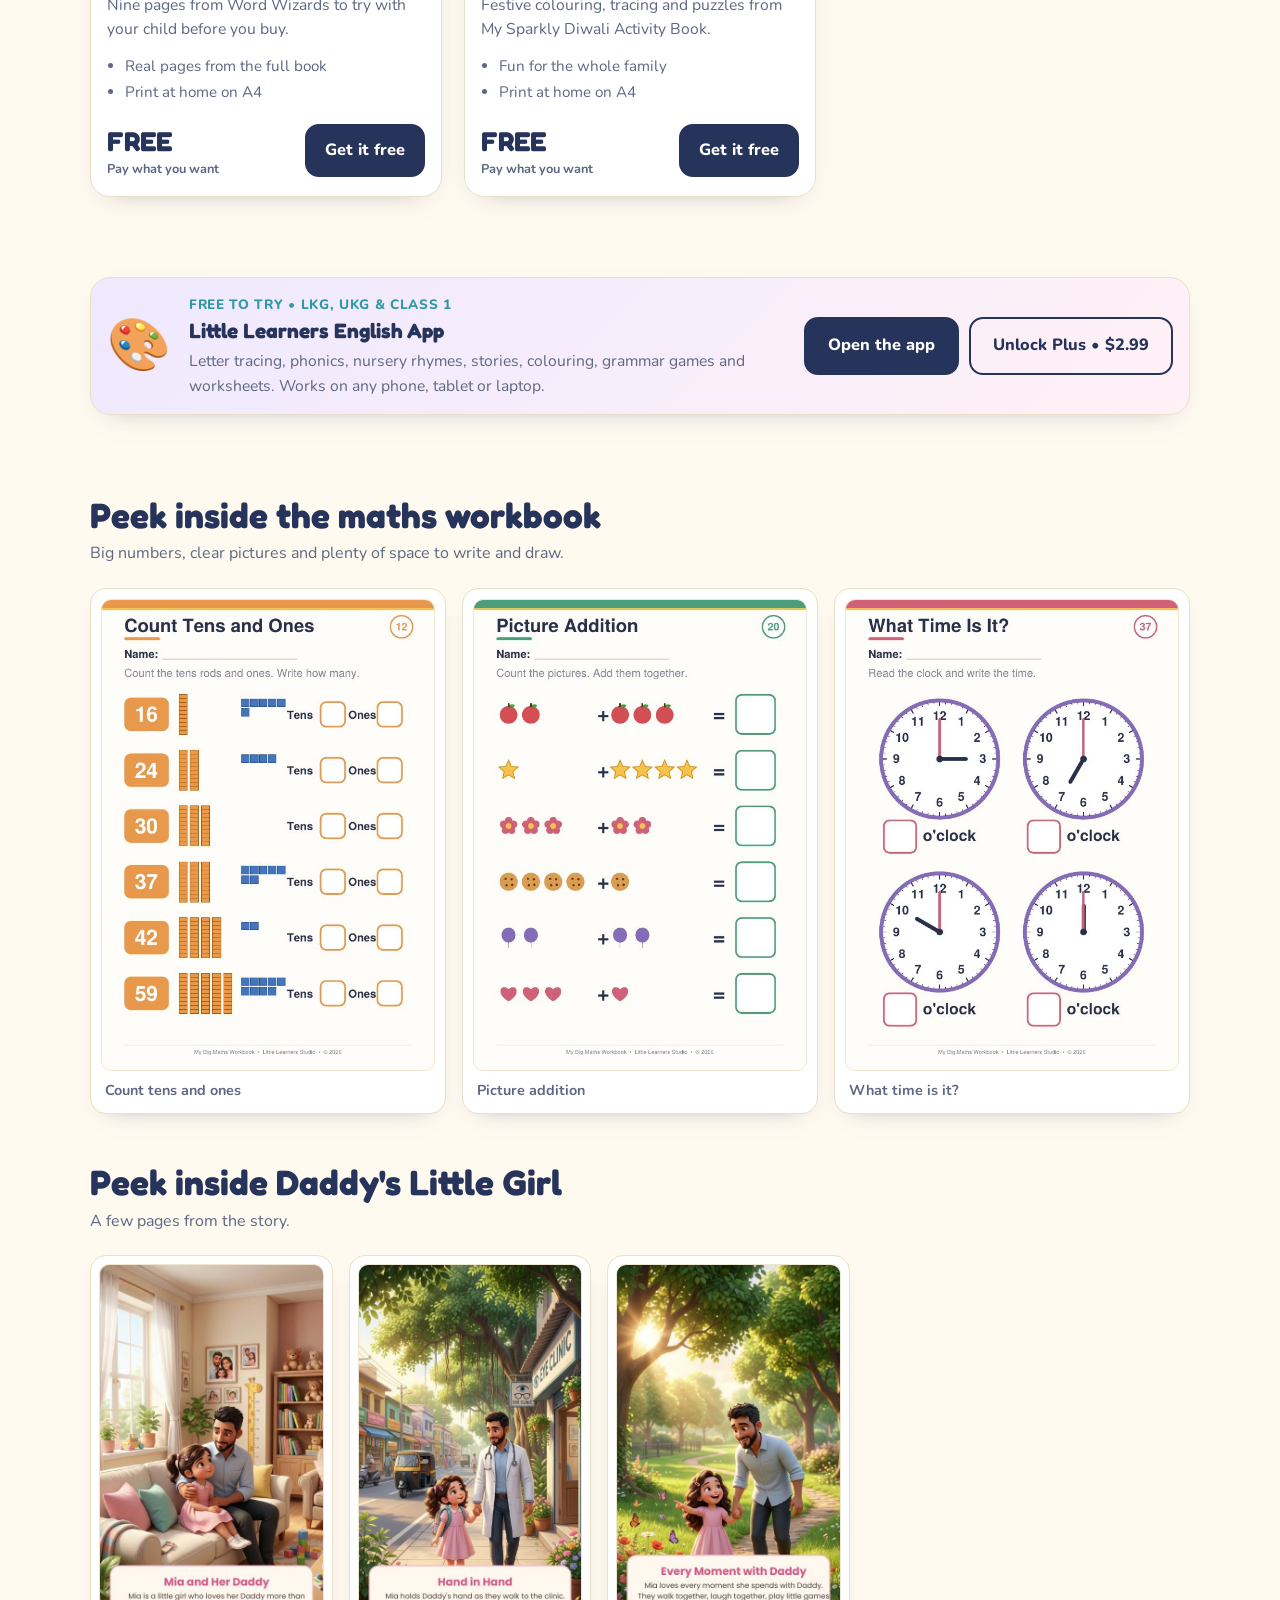
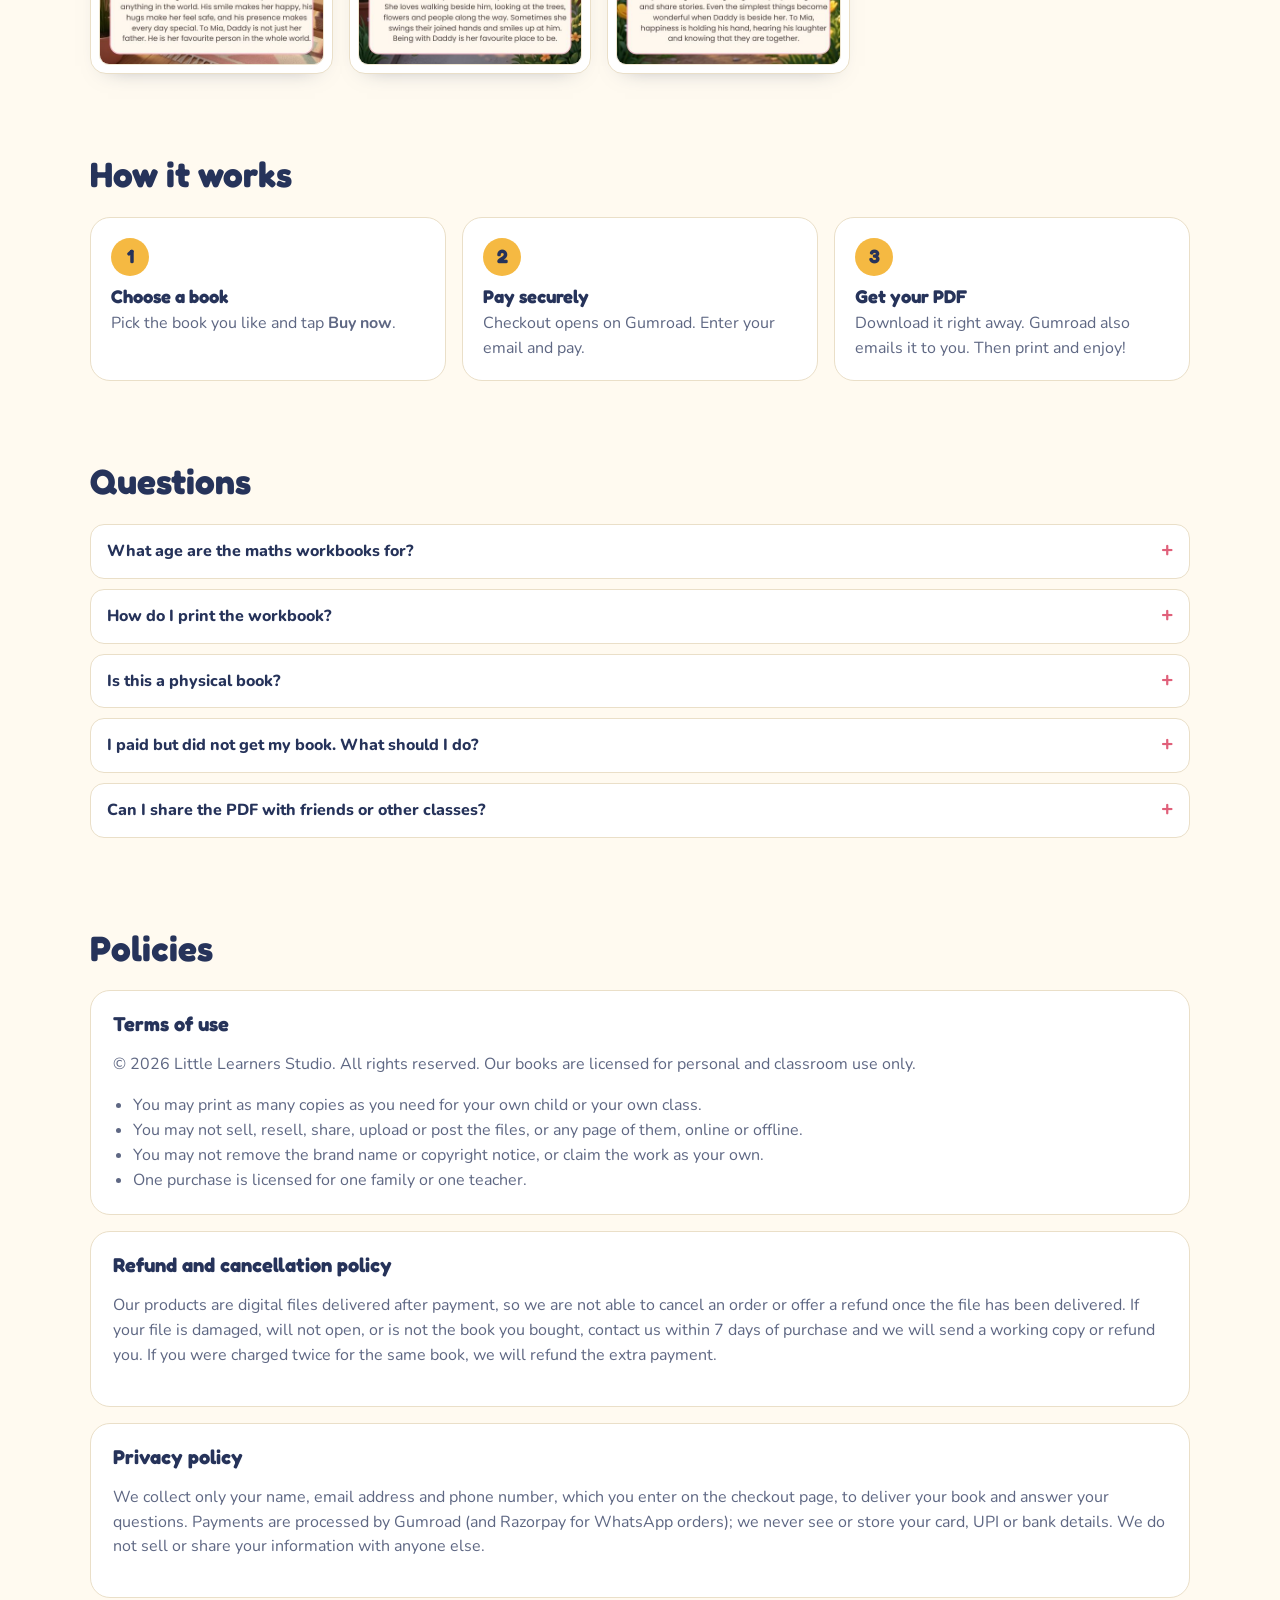
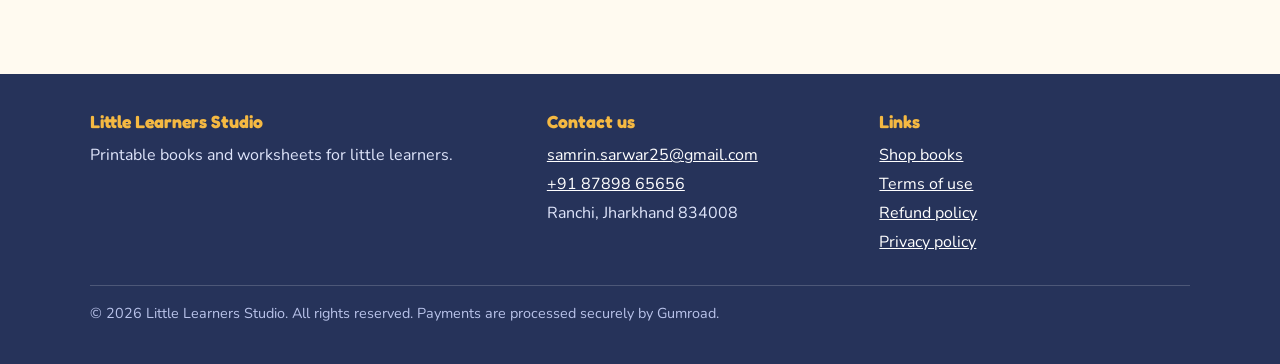
==== commit 17b1a787: "Show Gumroad prices on the shop Co-Authored-By: Claude Opus 5.5 <noreply@anthropic.com> Claude-Sessi" ====
--- a/index.html
+++ b/index.html
@@ -205,7 +205,7 @@
             <li>Free 9-page sample available</li>
           </ul>
           <div class="buy">
-            <div class="price"><span style="font-size:1.15rem">Instant PDF</span><small>See price on Gumroad</small></div>
+            <div class="price">$6.99<small>Instant PDF download</small></div>
             <a class="btn" href="https://sarwarista82.gumroad.com/l/ayllu" target="_blank" rel="noopener">Buy now</a>
           </div>
         </article>
@@ -224,7 +224,7 @@
             <li>Print as many times as you like</li>
           </ul>
           <div class="buy">
-            <div class="price"><span style="font-size:1.15rem">Instant PDF</span><small>See price on Gumroad</small></div>
+            <div class="price">$3.99<small>Instant PDF download</small></div>
             <a class="btn" href="https://sarwarista82.gumroad.com/l/twypp" target="_blank" rel="noopener">Buy now</a>
           </div>
         </article>
@@ -243,7 +243,7 @@
             <li>Print at home on A4</li>
           </ul>
           <div class="buy">
-            <div class="price"><span style="font-size:1.15rem">Instant PDF</span><small>See price on Gumroad</small></div>
+            <div class="price">$3.99<small>Instant PDF download</small></div>
             <a class="btn" href="https://sarwarista82.gumroad.com/l/gfflgs" target="_blank" rel="noopener">Buy now</a>
           </div>
         </article>
@@ -355,7 +355,7 @@
           <h3 style="margin-top:4px">Little Learners English App</h3>
           <p style="margin:6px 0 0">Letter tracing, phonics, nursery rhymes, stories, colouring, grammar games and worksheets. Works on any phone, tablet or laptop.</p>
         </div>
-        <div style="display:flex;gap:10px;flex-wrap:wrap"><a class="btn" href="https://littlelearners.pages.dev" target="_blank" rel="noopener">Open the app</a><a class="btn ghost" href="https://sarwarista82.gumroad.com/l/qfjld" target="_blank" rel="noopener">Unlock Plus</a></div>
+        <div style="display:flex;gap:10px;flex-wrap:wrap"><a class="btn" href="https://littlelearners.pages.dev" target="_blank" rel="noopener">Open the app</a><a class="btn ghost" href="https://sarwarista82.gumroad.com/l/qfjld" target="_blank" rel="noopener">Unlock Plus &bull; $2.99</a></div>
       </article>
     </div>
   </section>
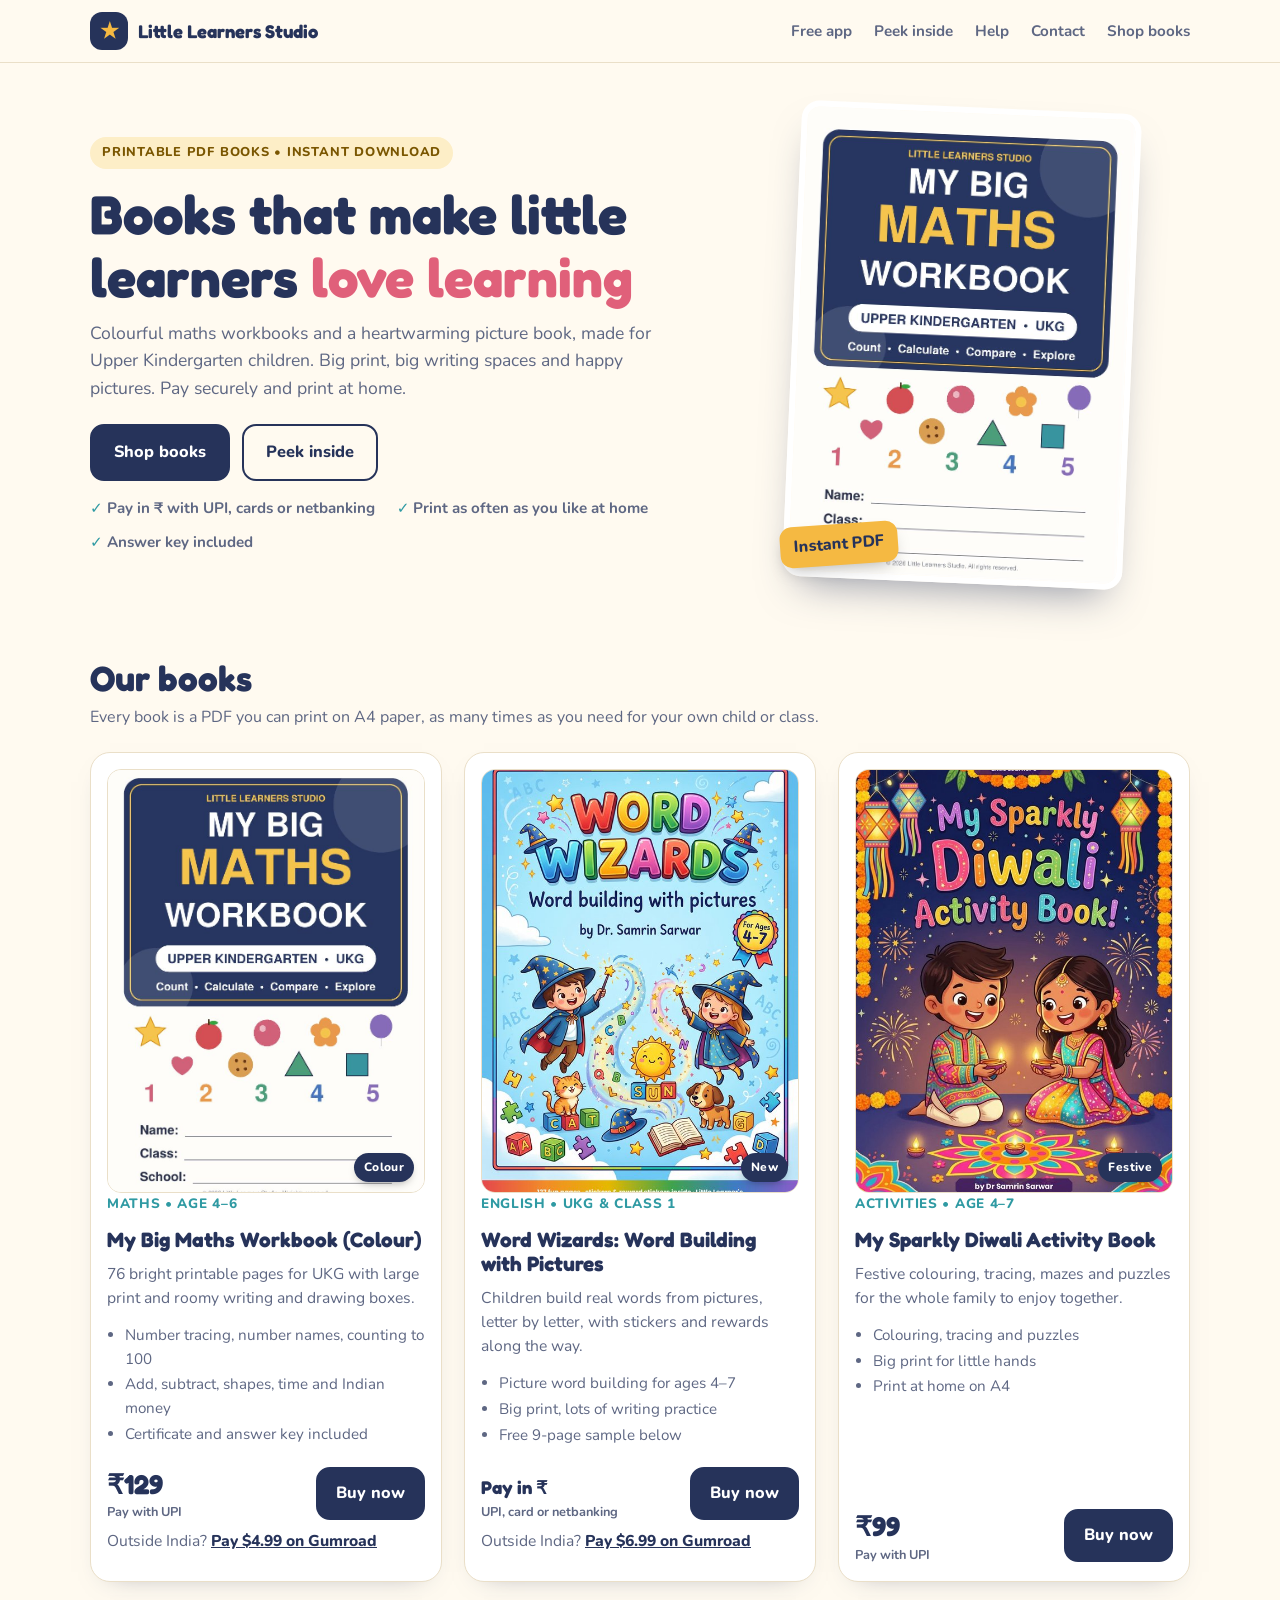
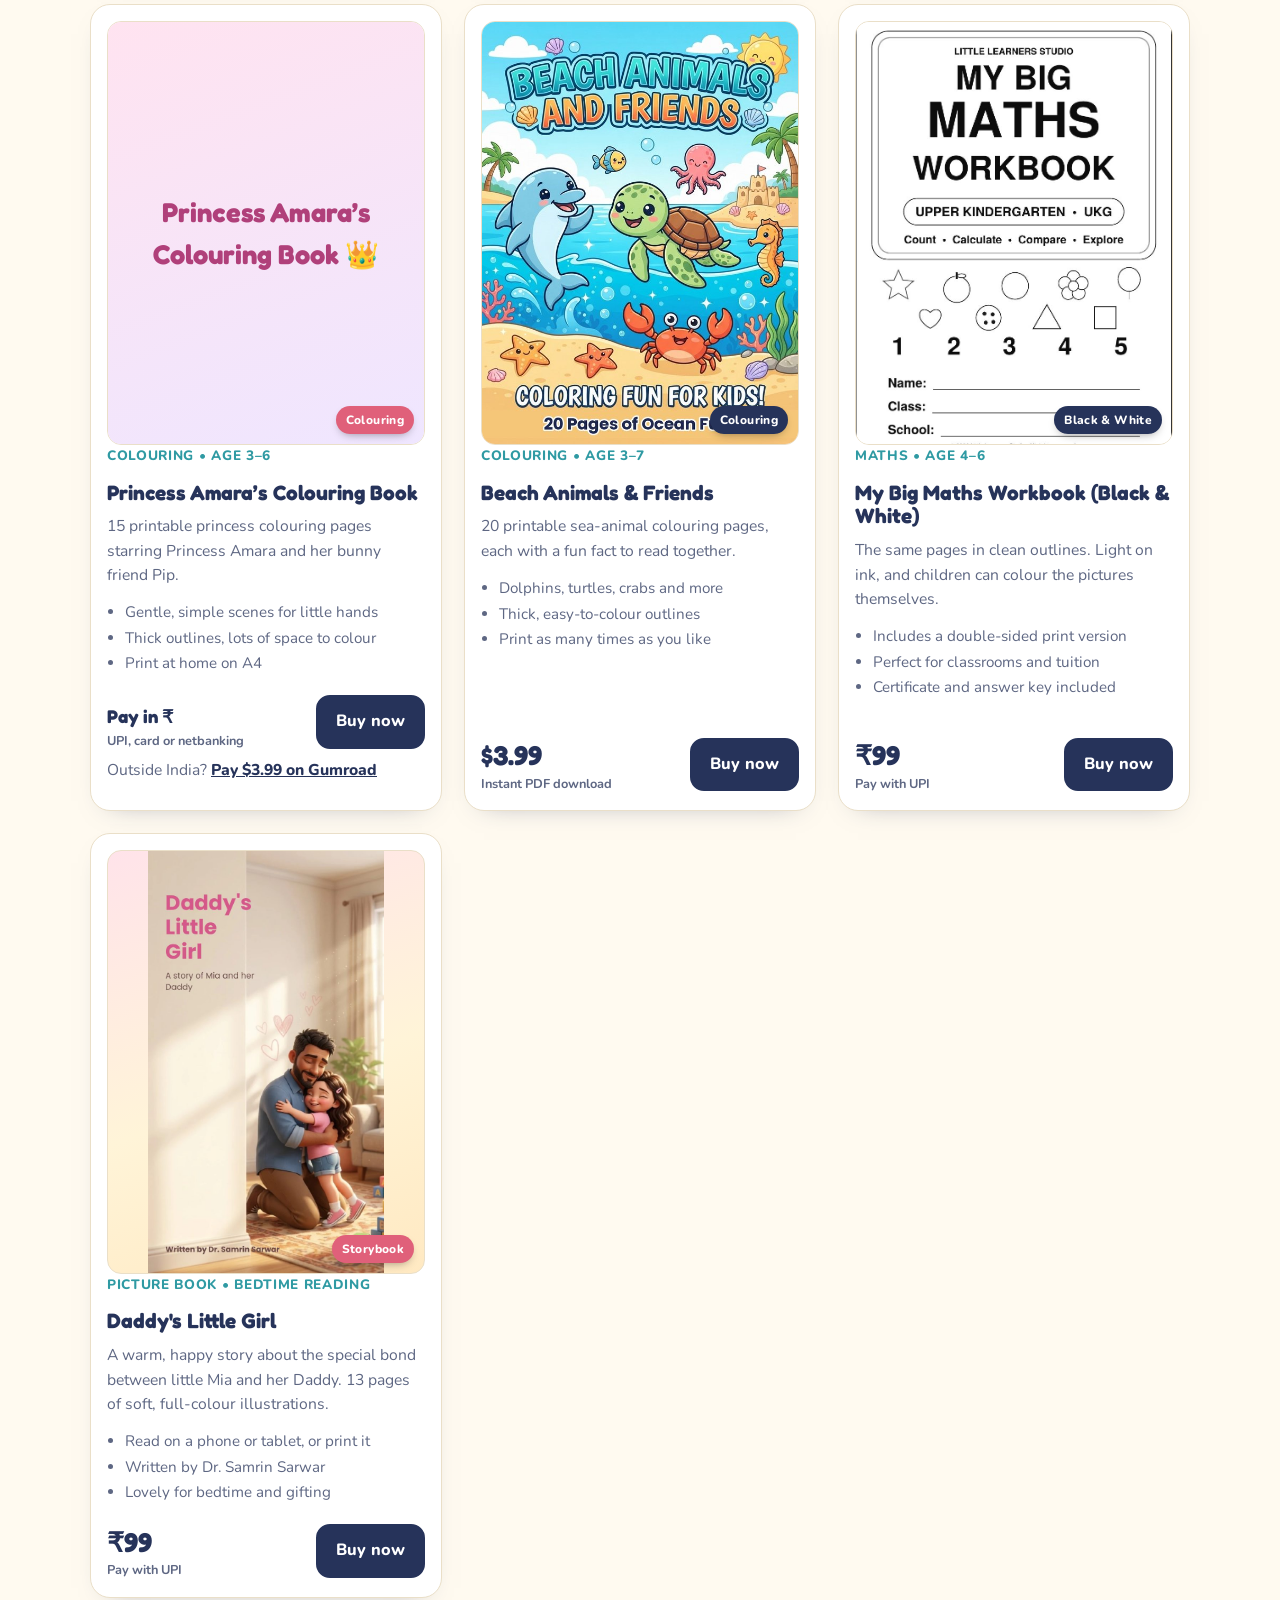
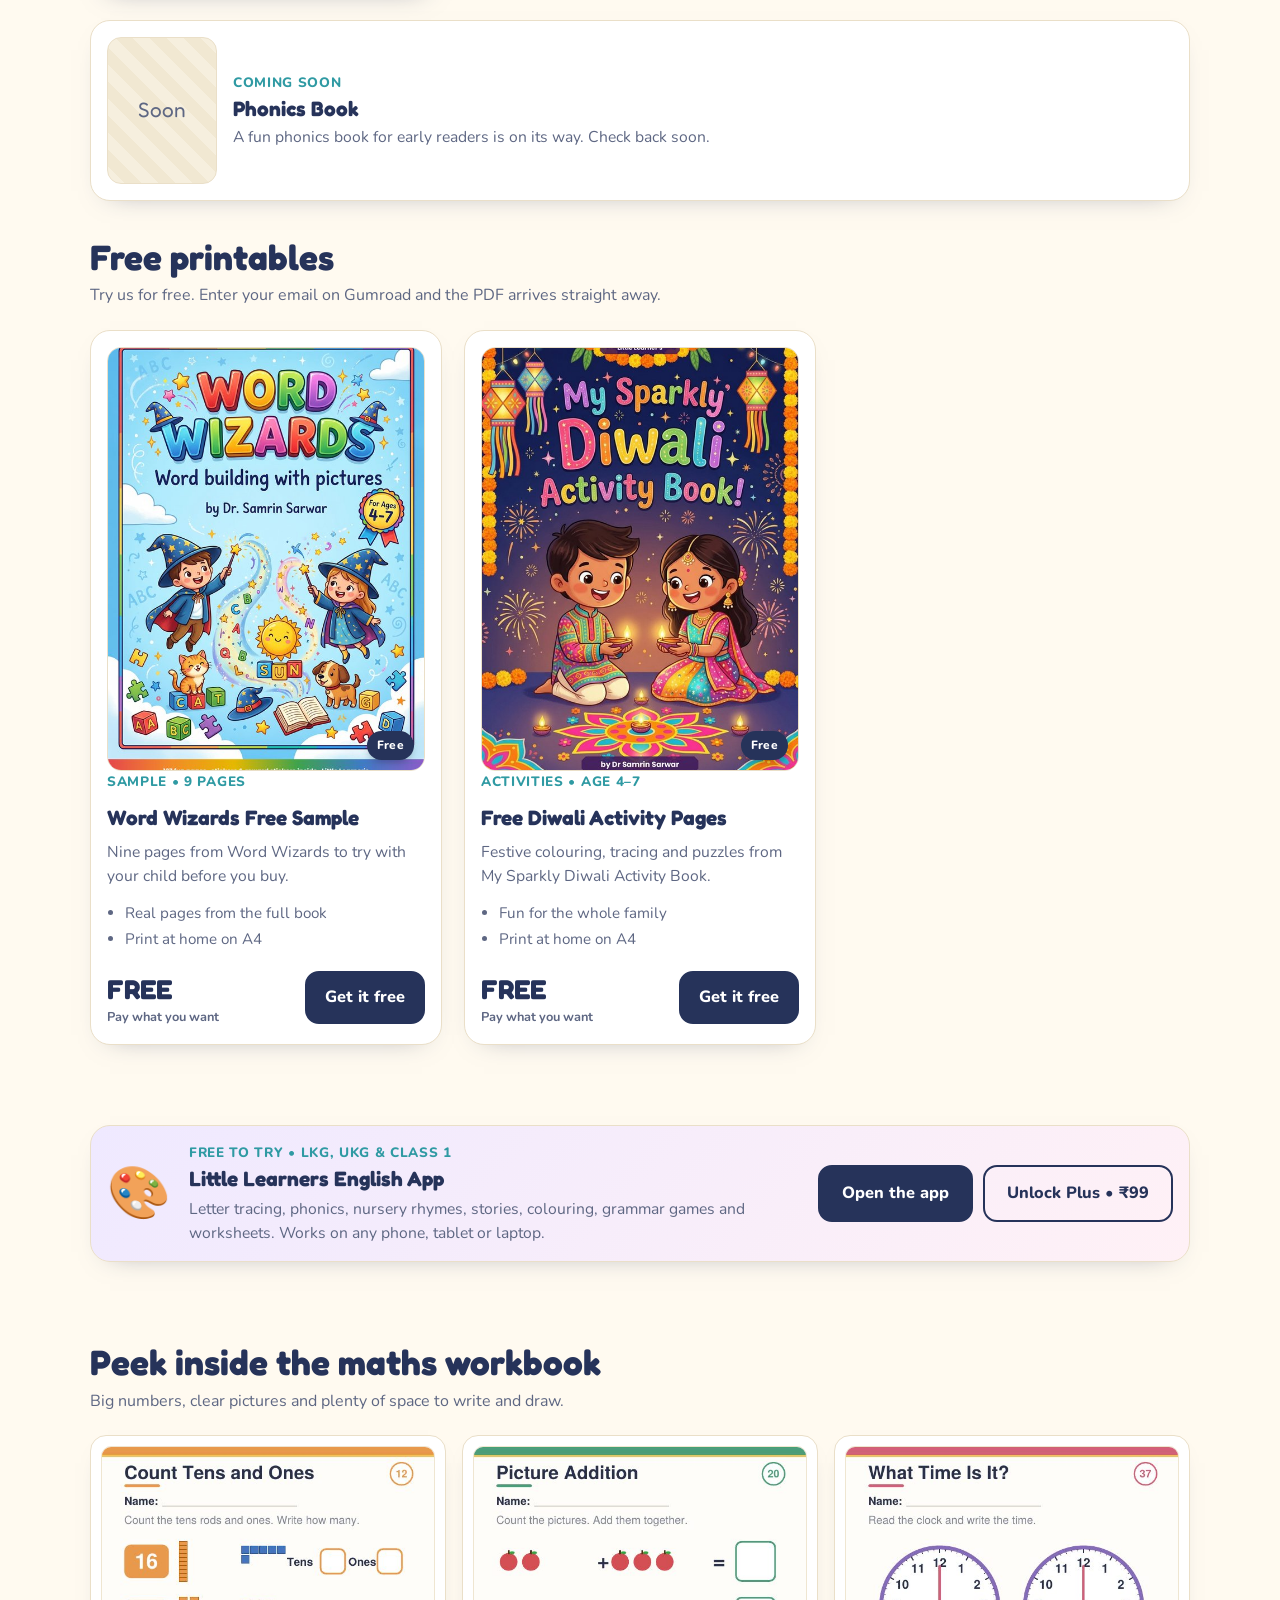
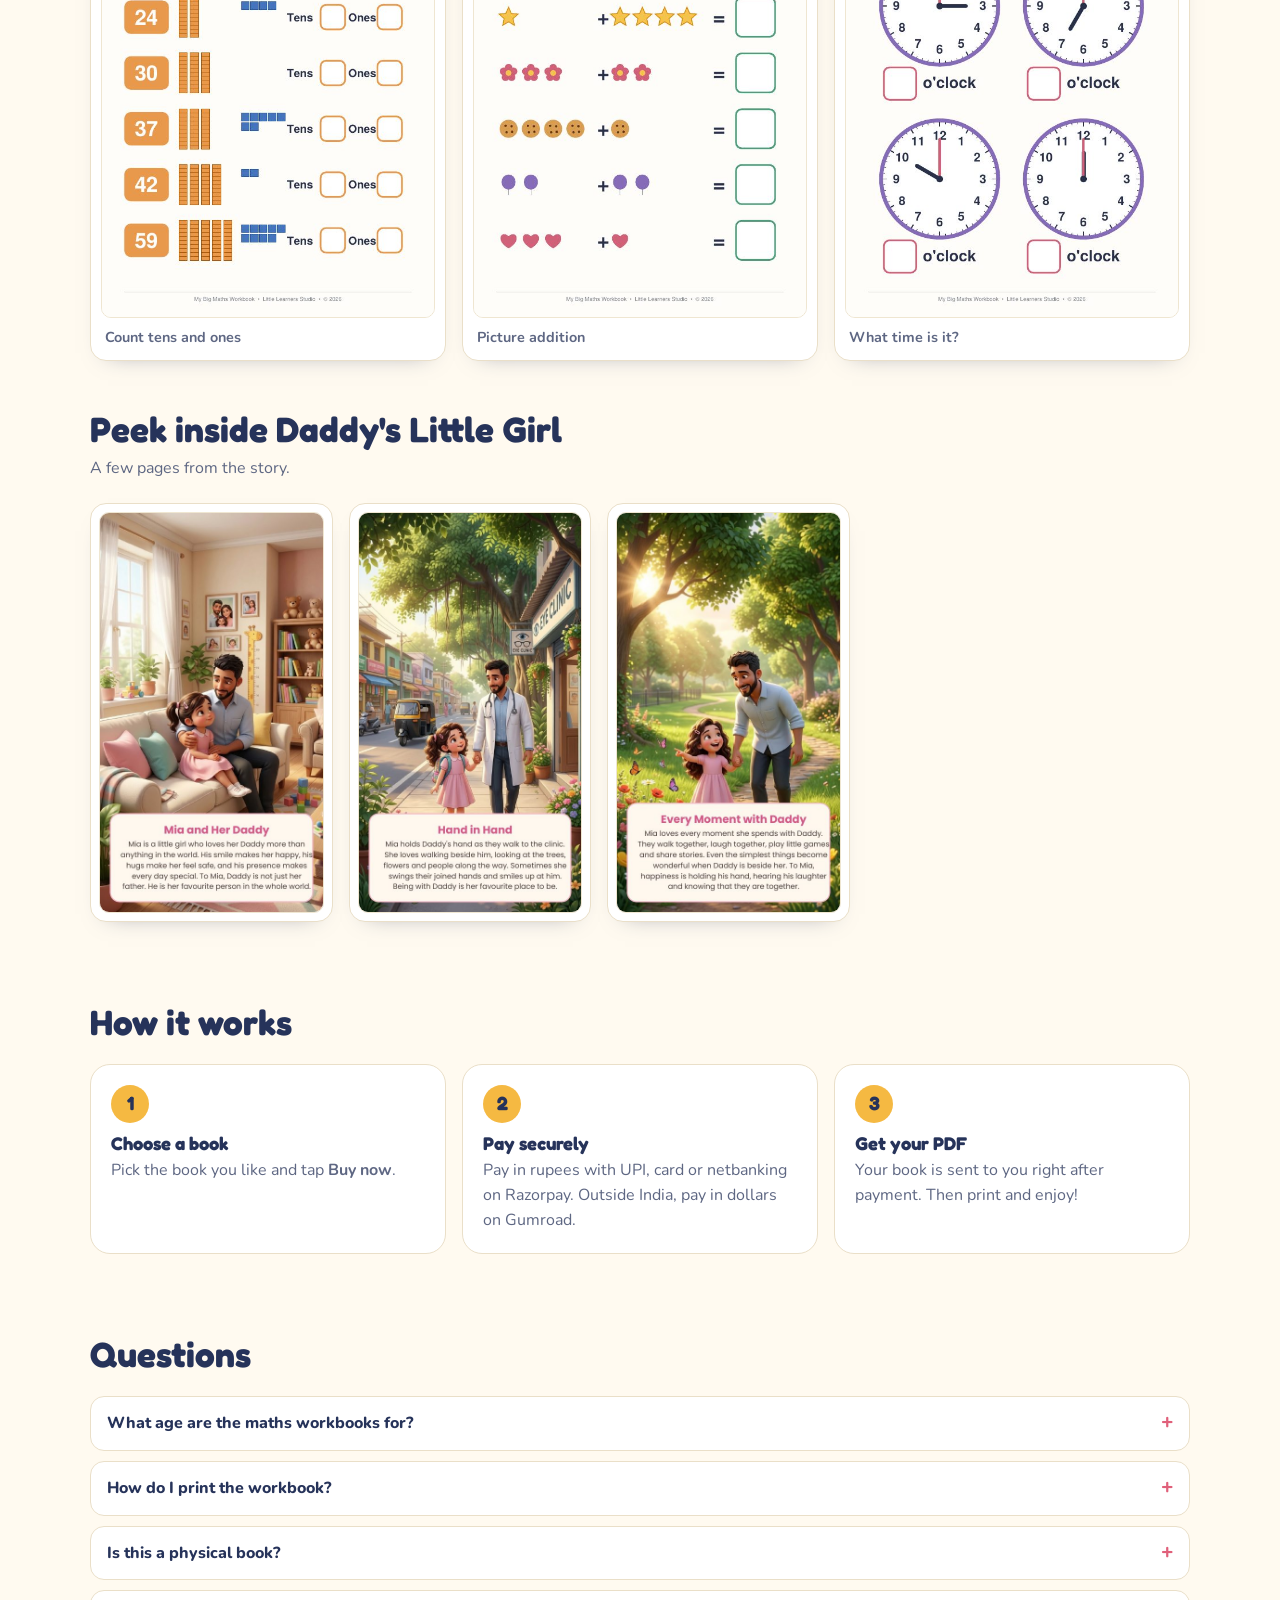
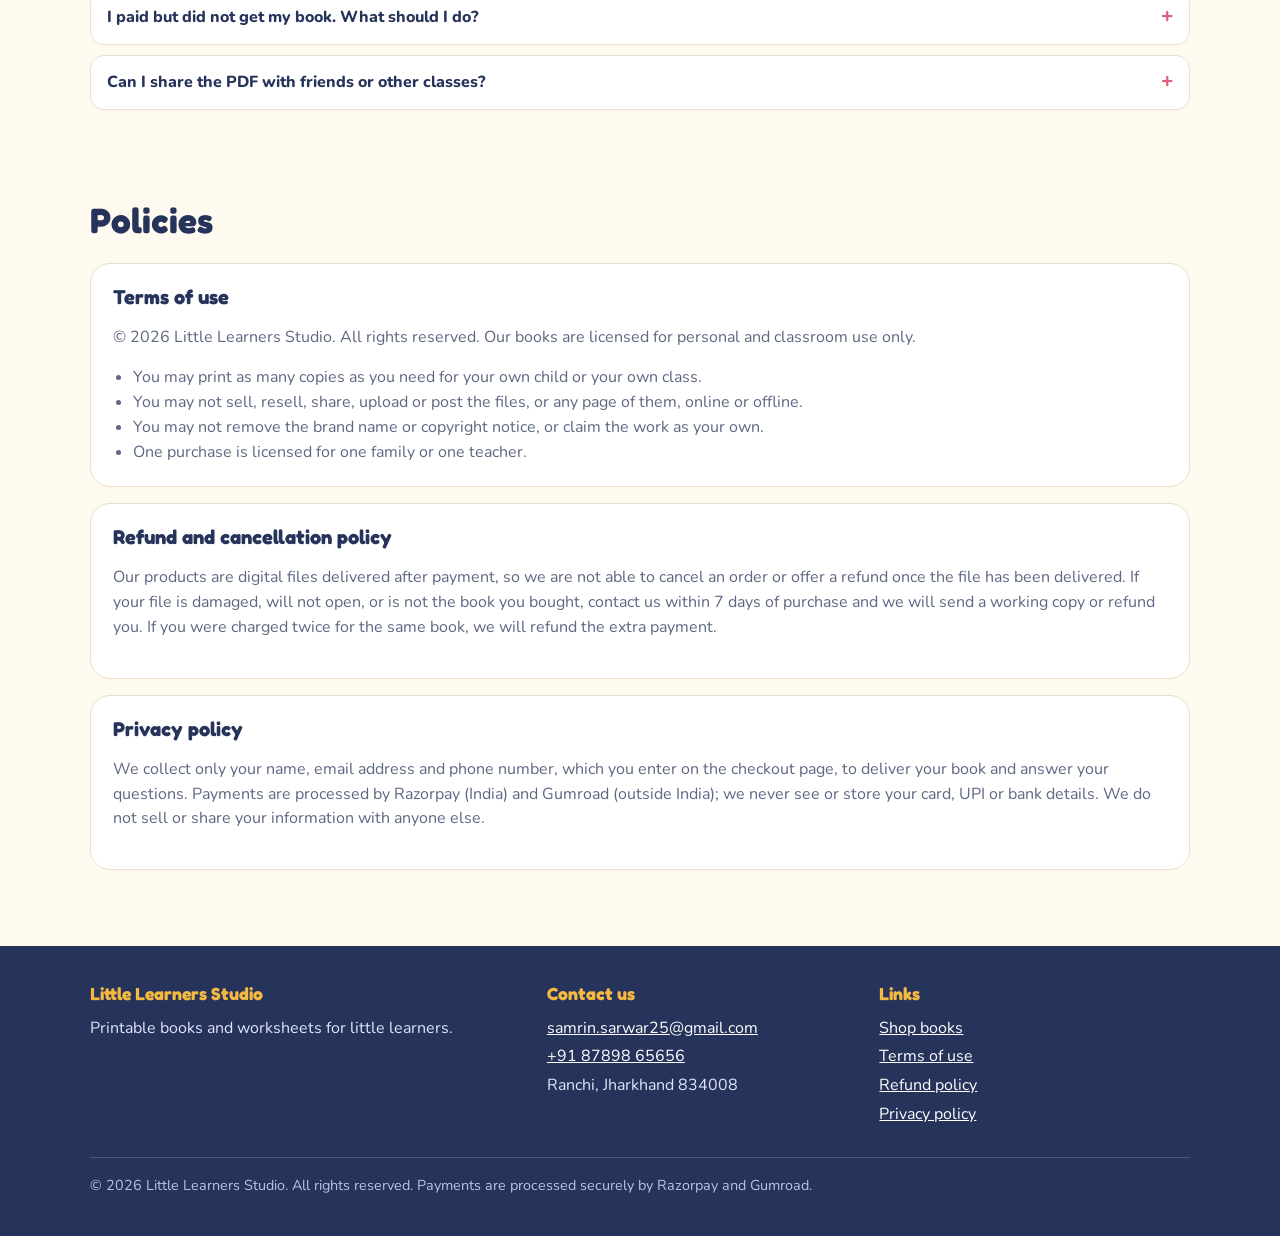
==== commit 5eee10d3: "Rupee prices with UPI for Indian buyers, Gumroad for outside India - Buy now opens the Razorpay paym" ====
--- a/index.html
+++ b/index.html
@@ -123,6 +123,8 @@
   footer p{margin:4px 0}
   .copy{margin-top:26px;padding-top:16px;border-top:1px solid rgba(255,255,255,.18);font-size:.9rem;color:#b9c3ea}
   @media(prefers-reduced-motion:reduce){*{transition:none!important;scroll-behavior:auto!important}}
+  .alt-pay{margin:10px 0 0;font-size:.85rem;color:var(--muted)}
+  .alt-pay a{color:var(--navy);font-weight:800}
 </style>
 </head>
 <body>
@@ -152,7 +154,7 @@
           <a class="btn ghost" href="#inside">Peek inside</a>
         </div>
         <div class="trust">
-          <span>Pay securely on Gumroad</span>
+          <span>Pay in &#8377; with UPI, cards or netbanking</span>
           <span>Print as often as you like at home</span>
           <span>Answer key included</span>
         </div>
@@ -186,9 +188,10 @@
             <li>Certificate and answer key included</li>
           </ul>
           <div class="buy">
-            <div class="price">$4.99<small>Instant PDF download</small></div>
-            <a class="btn" href="https://sarwarista82.gumroad.com/l/lfzyld" target="_blank" rel="noopener">Buy now</a>
-          </div>
+            <div class="price">&#8377;129<small>Pay with UPI</small></div>
+            <a class="btn" href="https://rzp.io/rzp/m9iqDcdS" target="_blank" rel="noopener">Buy now</a>
+          </div>
+          <p class="alt-pay">Outside India? <a href="https://sarwarista82.gumroad.com/l/lfzyld" target="_blank" rel="noopener">Pay $4.99 on Gumroad</a></p>
         </article>
 
         <article class="card">
@@ -202,12 +205,52 @@
           <ul>
             <li>Picture word building for ages 4&ndash;7</li>
             <li>Big print, lots of writing practice</li>
-            <li>Free 9-page sample available</li>
-          </ul>
-          <div class="buy">
-            <div class="price">$6.99<small>Instant PDF download</small></div>
-            <a class="btn" href="https://sarwarista82.gumroad.com/l/ayllu" target="_blank" rel="noopener">Buy now</a>
-          </div>
+            <li>Free 9-page sample below</li>
+          </ul>
+          <div class="buy">
+            <div class="price"><span style="font-size:1.15rem">Pay in &#8377;</span><small>UPI, card or netbanking</small></div>
+            <a class="btn" href="https://rzp.io/rzp/frDTmt7F" target="_blank" rel="noopener">Buy now</a>
+          </div>
+          <p class="alt-pay">Outside India? <a href="https://sarwarista82.gumroad.com/l/ayllu" target="_blank" rel="noopener">Pay $6.99 on Gumroad</a></p>
+        </article>
+
+        <article class="card">
+          <div class="cover">
+            <img src="img/diwali-cover.jpg" alt="My Sparkly Diwali Activity Book" loading="lazy">
+            <span class="badge">Festive</span>
+          </div>
+          <div class="kicker">Activities &bull; Age 4&ndash;7</div>
+          <h3>My Sparkly Diwali Activity Book</h3>
+          <p>Festive colouring, tracing, mazes and puzzles for the whole family to enjoy together.</p>
+          <ul>
+            <li>Colouring, tracing and puzzles</li>
+            <li>Big print for little hands</li>
+            <li>Print at home on A4</li>
+          </ul>
+          <div class="buy">
+            <div class="price">&#8377;99<small>Pay with UPI</small></div>
+            <a class="btn" href="https://rzp.io/rzp/SIyk2QdI" target="_blank" rel="noopener">Buy now</a>
+          </div>
+        </article>
+
+        <article class="card">
+          <div class="cover story">
+            <div style="width:100%;height:100%;display:flex;align-items:center;justify-content:center;background:linear-gradient(160deg,#ffe3f0,#efe6ff);font-family:Fredoka,sans-serif;font-size:1.7rem;font-weight:700;color:#b0407a;text-align:center;padding:20px">Princess Amara&rsquo;s<br>Colouring Book &#128081;</div>
+            <span class="badge pink">Colouring</span>
+          </div>
+          <div class="kicker">Colouring &bull; Age 3&ndash;6</div>
+          <h3>Princess Amara&rsquo;s Colouring Book</h3>
+          <p>15 printable princess colouring pages starring Princess Amara and her bunny friend Pip.</p>
+          <ul>
+            <li>Gentle, simple scenes for little hands</li>
+            <li>Thick outlines, lots of space to colour</li>
+            <li>Print at home on A4</li>
+          </ul>
+          <div class="buy">
+            <div class="price"><span style="font-size:1.15rem">Pay in &#8377;</span><small>UPI, card or netbanking</small></div>
+            <a class="btn" href="https://rzp.io/rzp/aiVvZeT" target="_blank" rel="noopener">Buy now</a>
+          </div>
+          <p class="alt-pay">Outside India? <a href="https://sarwarista82.gumroad.com/l/gfflgs" target="_blank" rel="noopener">Pay $3.99 on Gumroad</a></p>
         </article>
 
         <article class="card">
@@ -230,25 +273,6 @@
         </article>
 
         <article class="card">
-          <div class="cover story">
-            <div style="width:100%;height:100%;display:flex;align-items:center;justify-content:center;background:linear-gradient(160deg,#ffe3f0,#efe6ff);font-family:Fredoka,sans-serif;font-size:1.7rem;font-weight:700;color:#b0407a;text-align:center;padding:20px">Princess Amara&rsquo;s<br>Colouring Book &#128081;</div>
-            <span class="badge pink">Colouring</span>
-          </div>
-          <div class="kicker">Colouring &bull; Age 3&ndash;6</div>
-          <h3>Princess Amara&rsquo;s Colouring Book</h3>
-          <p>15 printable princess colouring pages starring Princess Amara and her bunny friend Pip.</p>
-          <ul>
-            <li>Gentle, simple scenes for little hands</li>
-            <li>Thick outlines, lots of space to colour</li>
-            <li>Print at home on A4</li>
-          </ul>
-          <div class="buy">
-            <div class="price">$3.99<small>Instant PDF download</small></div>
-            <a class="btn" href="https://sarwarista82.gumroad.com/l/gfflgs" target="_blank" rel="noopener">Buy now</a>
-          </div>
-        </article>
-
-        <article class="card">
           <div class="cover">
             <img src="img/maths-bw-cover.jpg" alt="My Big Maths Workbook, UKG, black and white" loading="lazy">
             <span class="badge">Black &amp; White</span>
@@ -262,8 +286,8 @@
             <li>Certificate and answer key included</li>
           </ul>
           <div class="buy">
-            <div class="price">&#8377;99<small>Order on WhatsApp</small></div>
-            <a class="btn" href="https://wa.me/918789865656?text=Hello%21%20I%20would%20like%20to%20buy%20My%20Big%20Maths%20Workbook%20%28Black%20%26%20White%29%20PDF." target="_blank" rel="noopener">Order now</a>
+            <div class="price">&#8377;99<small>Pay with UPI</small></div>
+            <a class="btn" href="https://rzp.io/rzp/Vk6zneR4" target="_blank" rel="noopener">Buy now</a>
           </div>
         </article>
 
@@ -281,8 +305,8 @@
             <li>Lovely for bedtime and gifting</li>
           </ul>
           <div class="buy">
-            <div class="price">&#8377;99<small>Order on WhatsApp</small></div>
-            <a class="btn" href="https://wa.me/918789865656?text=Hello%21%20I%20would%20like%20to%20buy%20Daddy%27s%20Little%20Girl%20PDF." target="_blank" rel="noopener">Order now</a>
+            <div class="price">&#8377;99<small>Pay with UPI</small></div>
+            <a class="btn" href="https://rzp.io/rzp/hMyo0TEt" target="_blank" rel="noopener">Buy now</a>
           </div>
         </article>
 
@@ -355,7 +379,7 @@
           <h3 style="margin-top:4px">Little Learners English App</h3>
           <p style="margin:6px 0 0">Letter tracing, phonics, nursery rhymes, stories, colouring, grammar games and worksheets. Works on any phone, tablet or laptop.</p>
         </div>
-        <div style="display:flex;gap:10px;flex-wrap:wrap"><a class="btn" href="https://littlelearners.pages.dev" target="_blank" rel="noopener">Open the app</a><a class="btn ghost" href="https://sarwarista82.gumroad.com/l/qfjld" target="_blank" rel="noopener">Unlock Plus &bull; $2.99</a></div>
+        <div style="display:flex;gap:10px;flex-wrap:wrap"><a class="btn" href="https://littlelearners.pages.dev" target="_blank" rel="noopener">Open the app</a><a class="btn ghost" href="https://rzp.io/rzp/J1mLQrMv" target="_blank" rel="noopener">Unlock Plus &bull; &#8377;99</a></div>
       </article>
     </div>
   </section>
@@ -393,8 +417,8 @@
       <div class="sec-head"><h2>How it works</h2></div>
       <div class="steps">
         <div class="step"><h3>Choose a book</h3><p>Pick the book you like and tap <b>Buy now</b>.</p></div>
-        <div class="step"><h3>Pay securely</h3><p>Checkout opens on Gumroad. Enter your email and pay.</p></div>
-        <div class="step"><h3>Get your PDF</h3><p>Download it right away. Gumroad also emails it to you. Then print and enjoy!</p></div>
+        <div class="step"><h3>Pay securely</h3><p>Pay in rupees with UPI, card or netbanking on Razorpay. Outside India, pay in dollars on Gumroad.</p></div>
+        <div class="step"><h3>Get your PDF</h3><p>Your book is sent to you right after payment. Then print and enjoy!</p></div>
       </div>
     </div>
   </section>
@@ -432,7 +456,7 @@
 
       <div class="policy" id="privacy">
         <h3>Privacy policy</h3>
-        <p>We collect only your name, email address and phone number, which you enter on the checkout page, to deliver your book and answer your questions. Payments are processed by Gumroad (and Razorpay for WhatsApp orders); we never see or store your card, UPI or bank details. We do not sell or share your information with anyone else.</p>
+        <p>We collect only your name, email address and phone number, which you enter on the checkout page, to deliver your book and answer your questions. Payments are processed by Razorpay (India) and Gumroad (outside India); we never see or store your card, UPI or bank details. We do not sell or share your information with anyone else.</p>
       </div>
     </div>
   </section>
@@ -459,7 +483,7 @@
         <p><a href="#privacy">Privacy policy</a></p>
       </div>
     </div>
-    <div class="copy">&copy; 2026 Little Learners Studio. All rights reserved. Payments are processed securely by Gumroad.</div>
+    <div class="copy">&copy; 2026 Little Learners Studio. All rights reserved. Payments are processed securely by Razorpay and Gumroad.</div>
   </div>
 </footer>
 
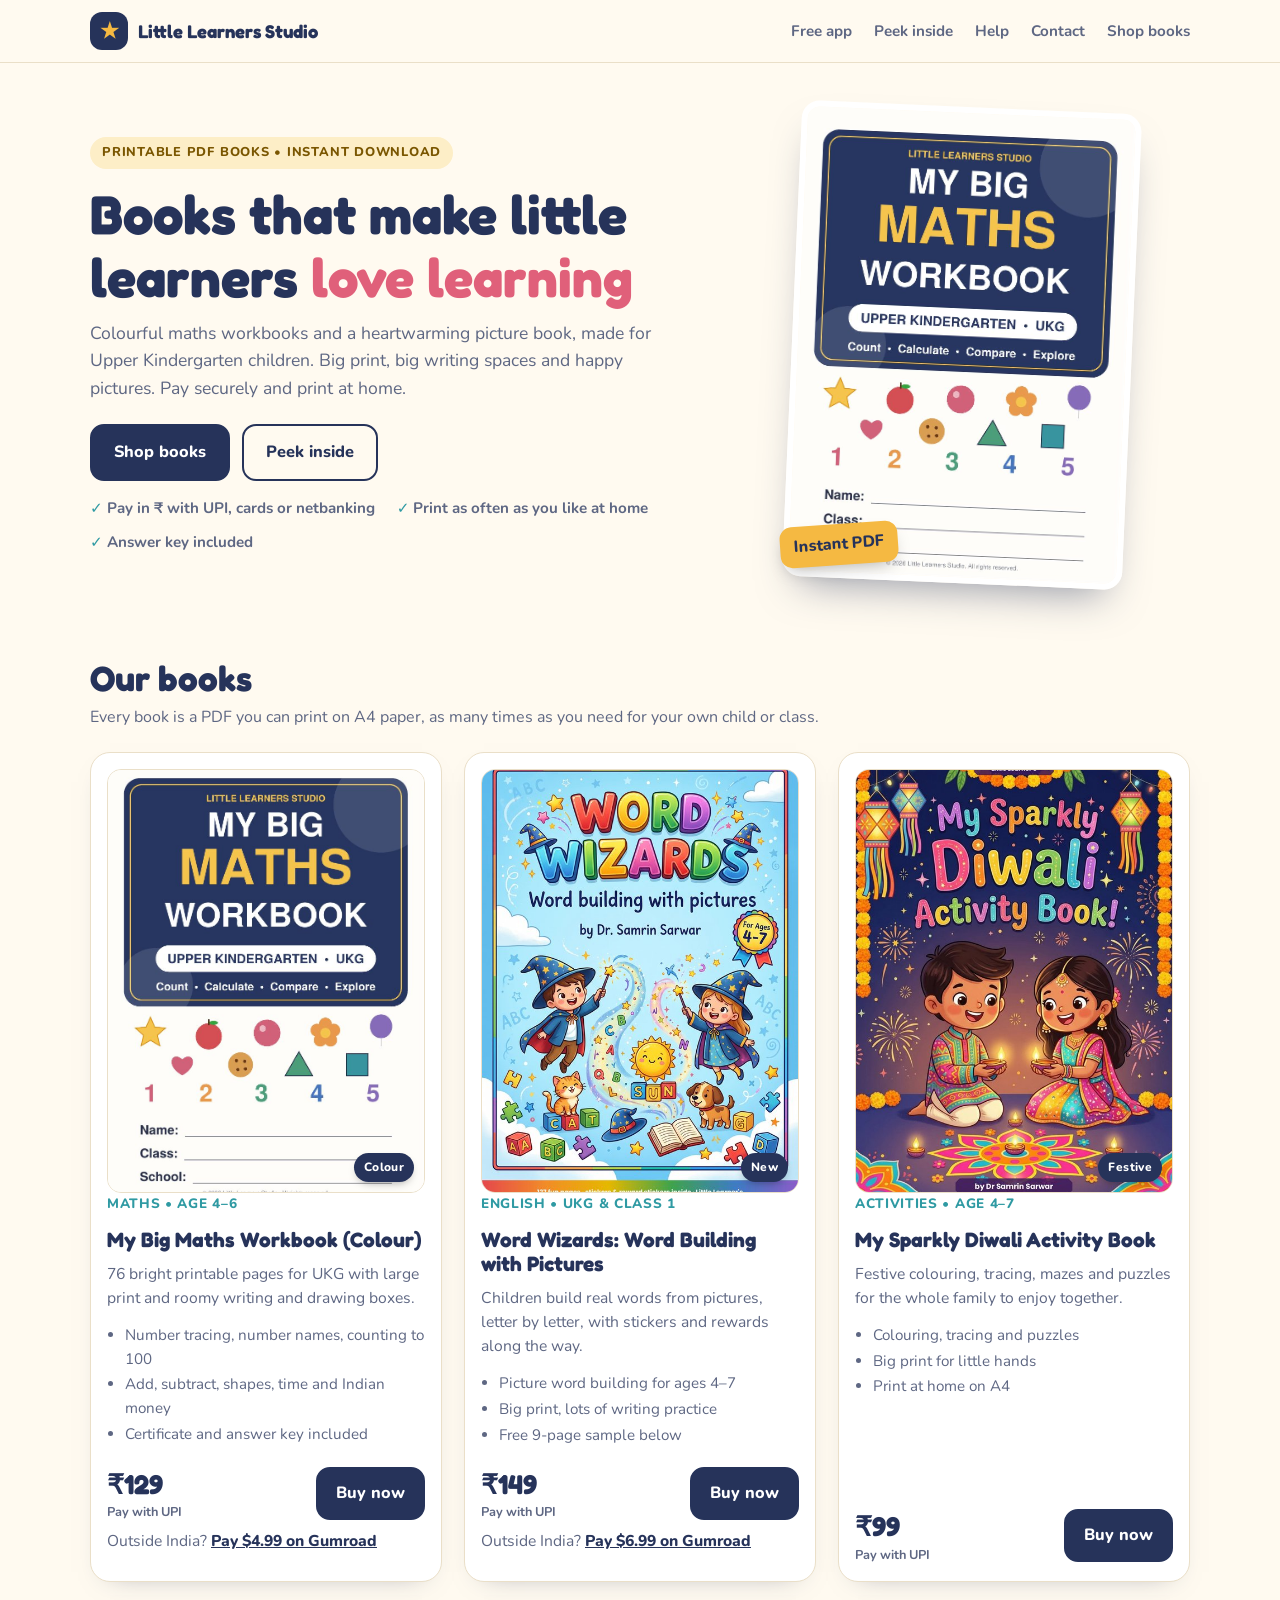
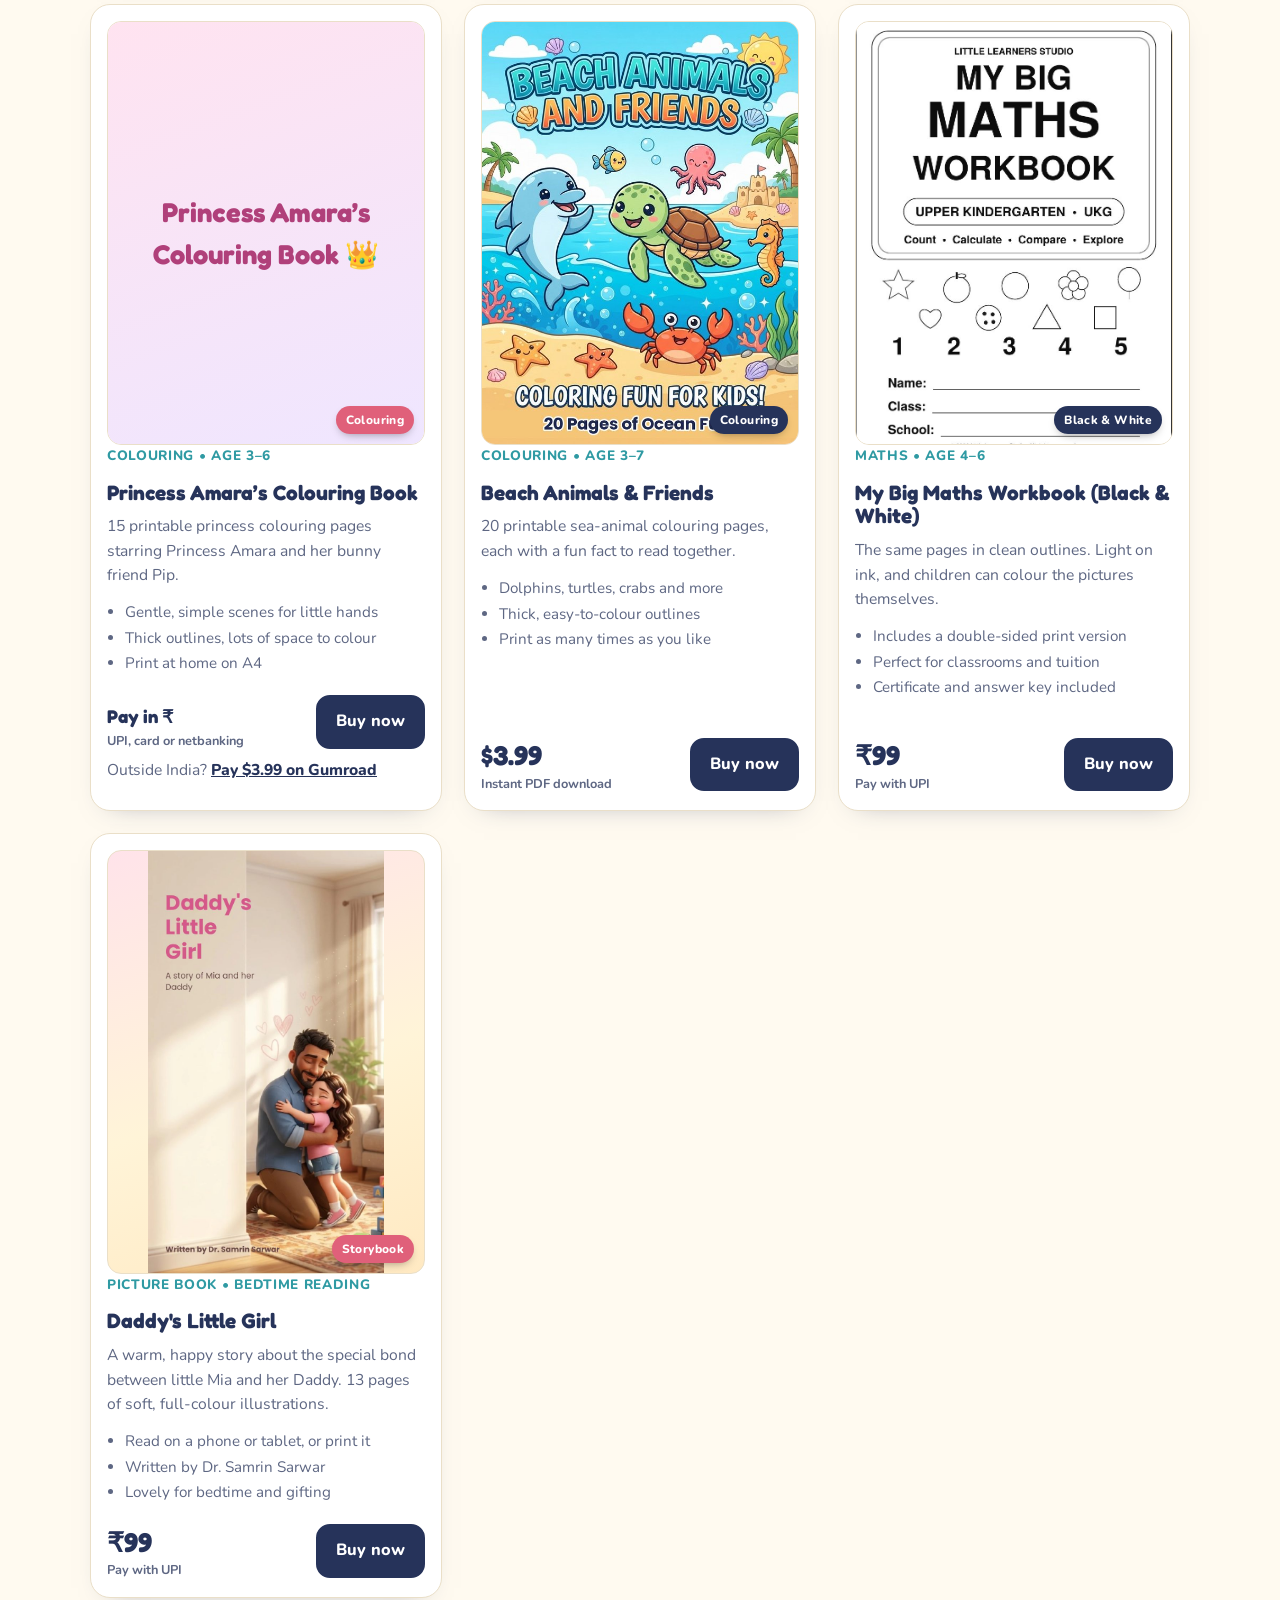
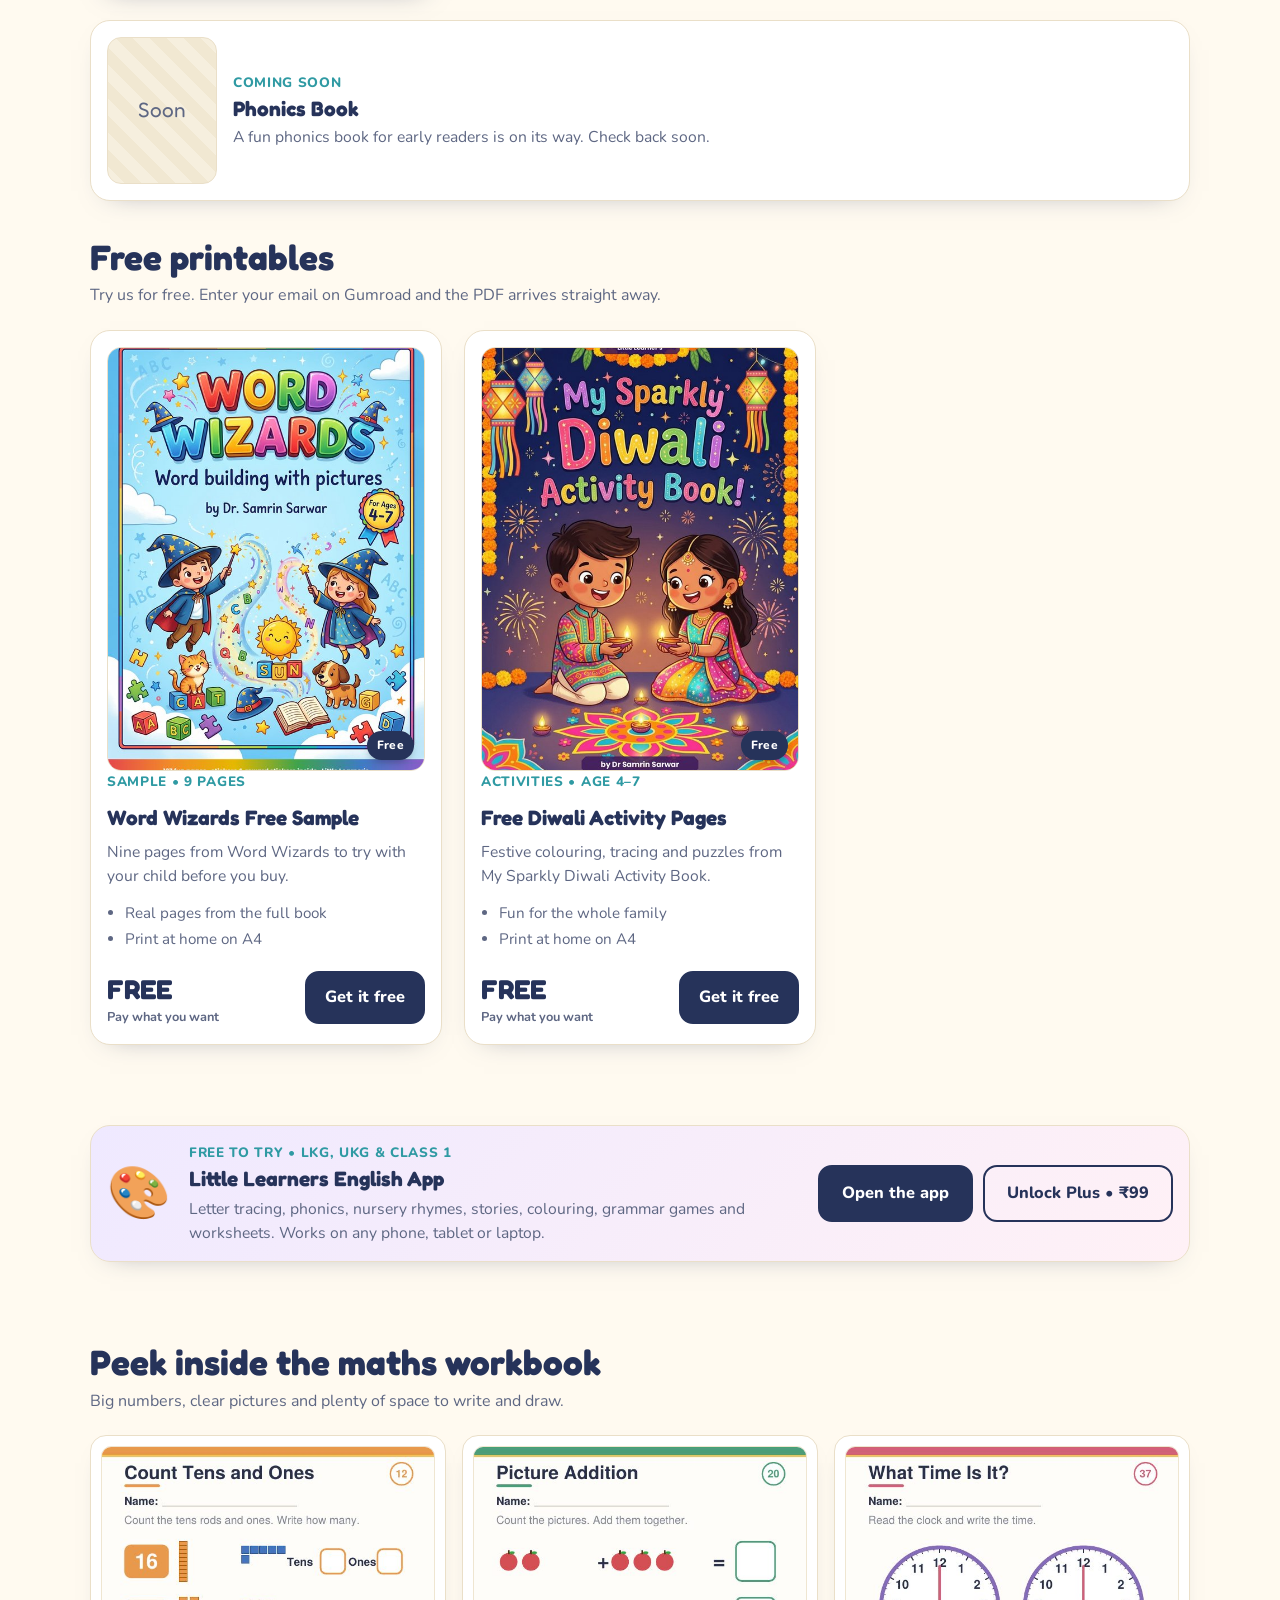
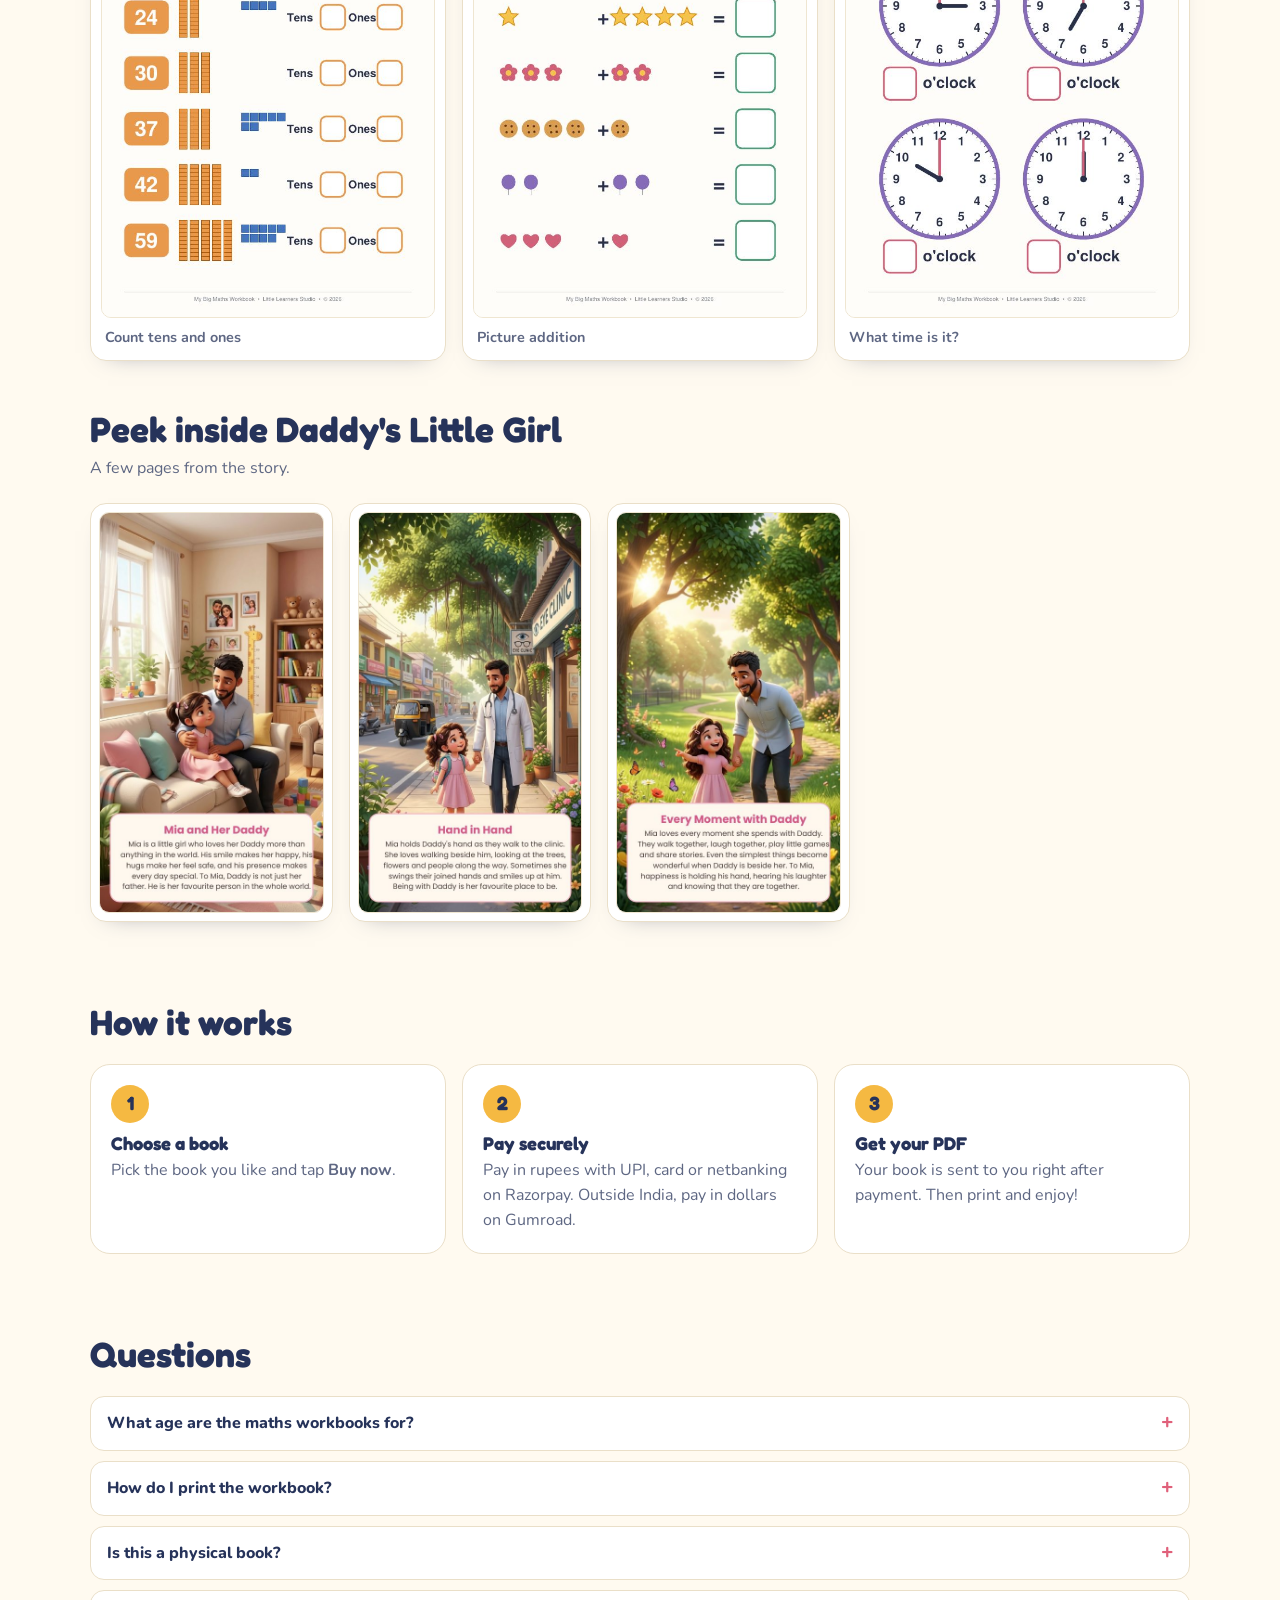
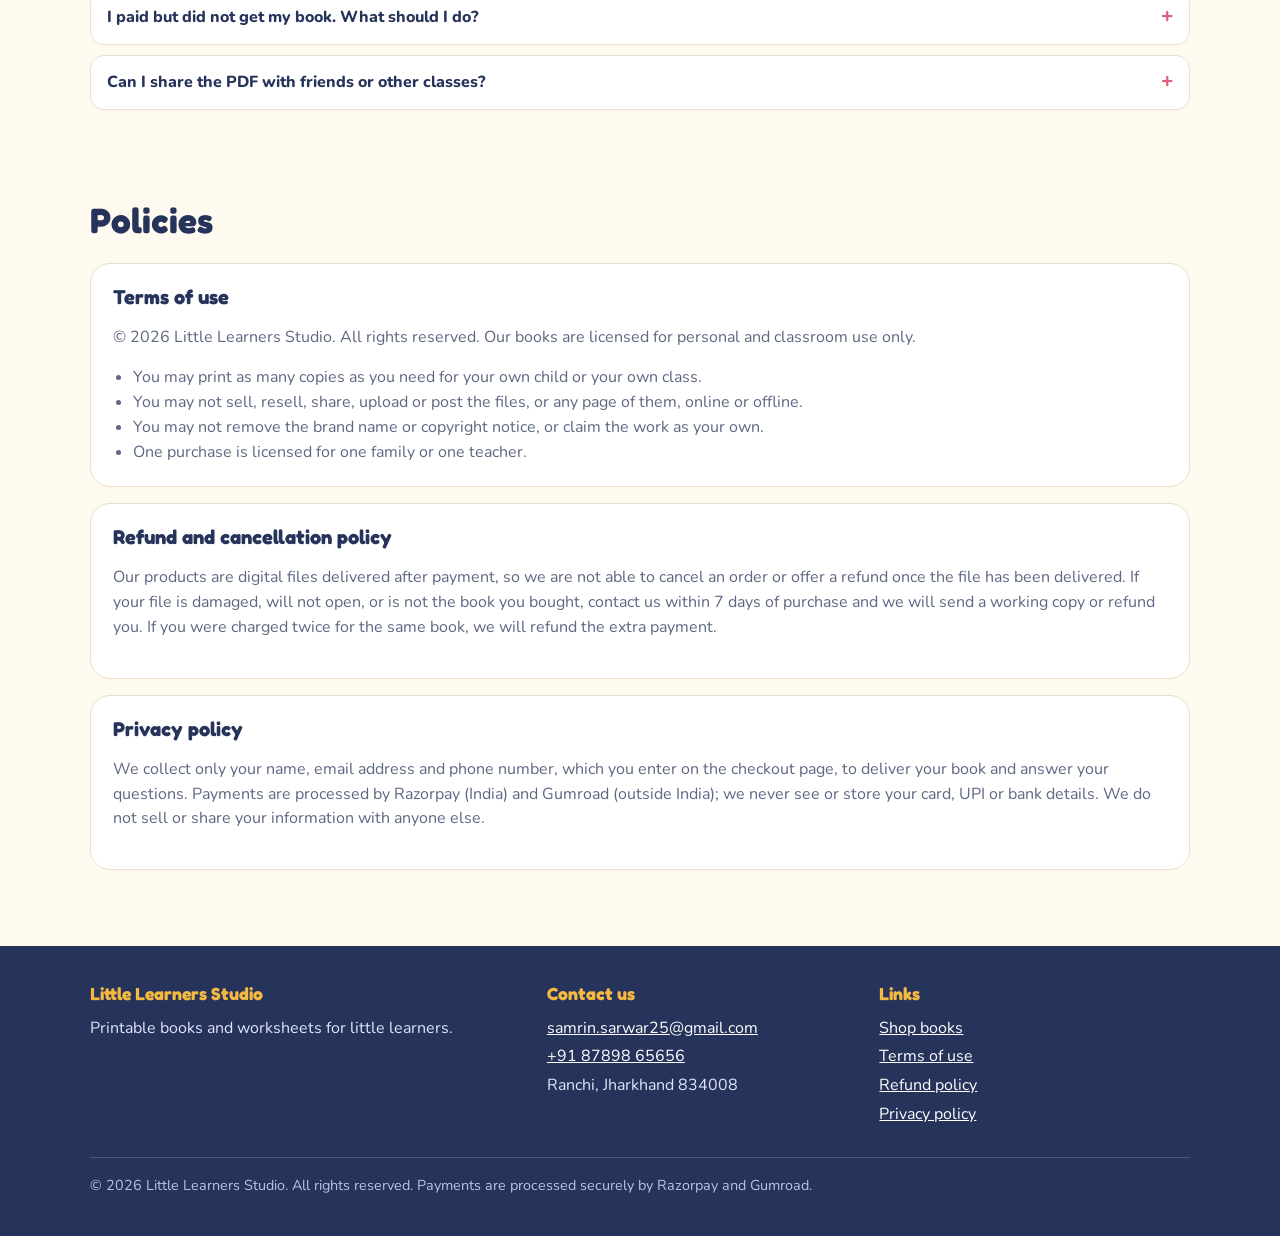
==== commit beea930e: "Word Wizards rupee price Rs 149 Co-Authored-By: Claude Opus 5.5 <noreply@anthropic.com> Claude-Sessi" ====
--- a/index.html
+++ b/index.html
@@ -208,7 +208,7 @@
             <li>Free 9-page sample below</li>
           </ul>
           <div class="buy">
-            <div class="price"><span style="font-size:1.15rem">Pay in &#8377;</span><small>UPI, card or netbanking</small></div>
+            <div class="price">&#8377;149<small>Pay with UPI</small></div>
             <a class="btn" href="https://rzp.io/rzp/frDTmt7F" target="_blank" rel="noopener">Buy now</a>
           </div>
           <p class="alt-pay">Outside India? <a href="https://sarwarista82.gumroad.com/l/ayllu" target="_blank" rel="noopener">Pay $6.99 on Gumroad</a></p>
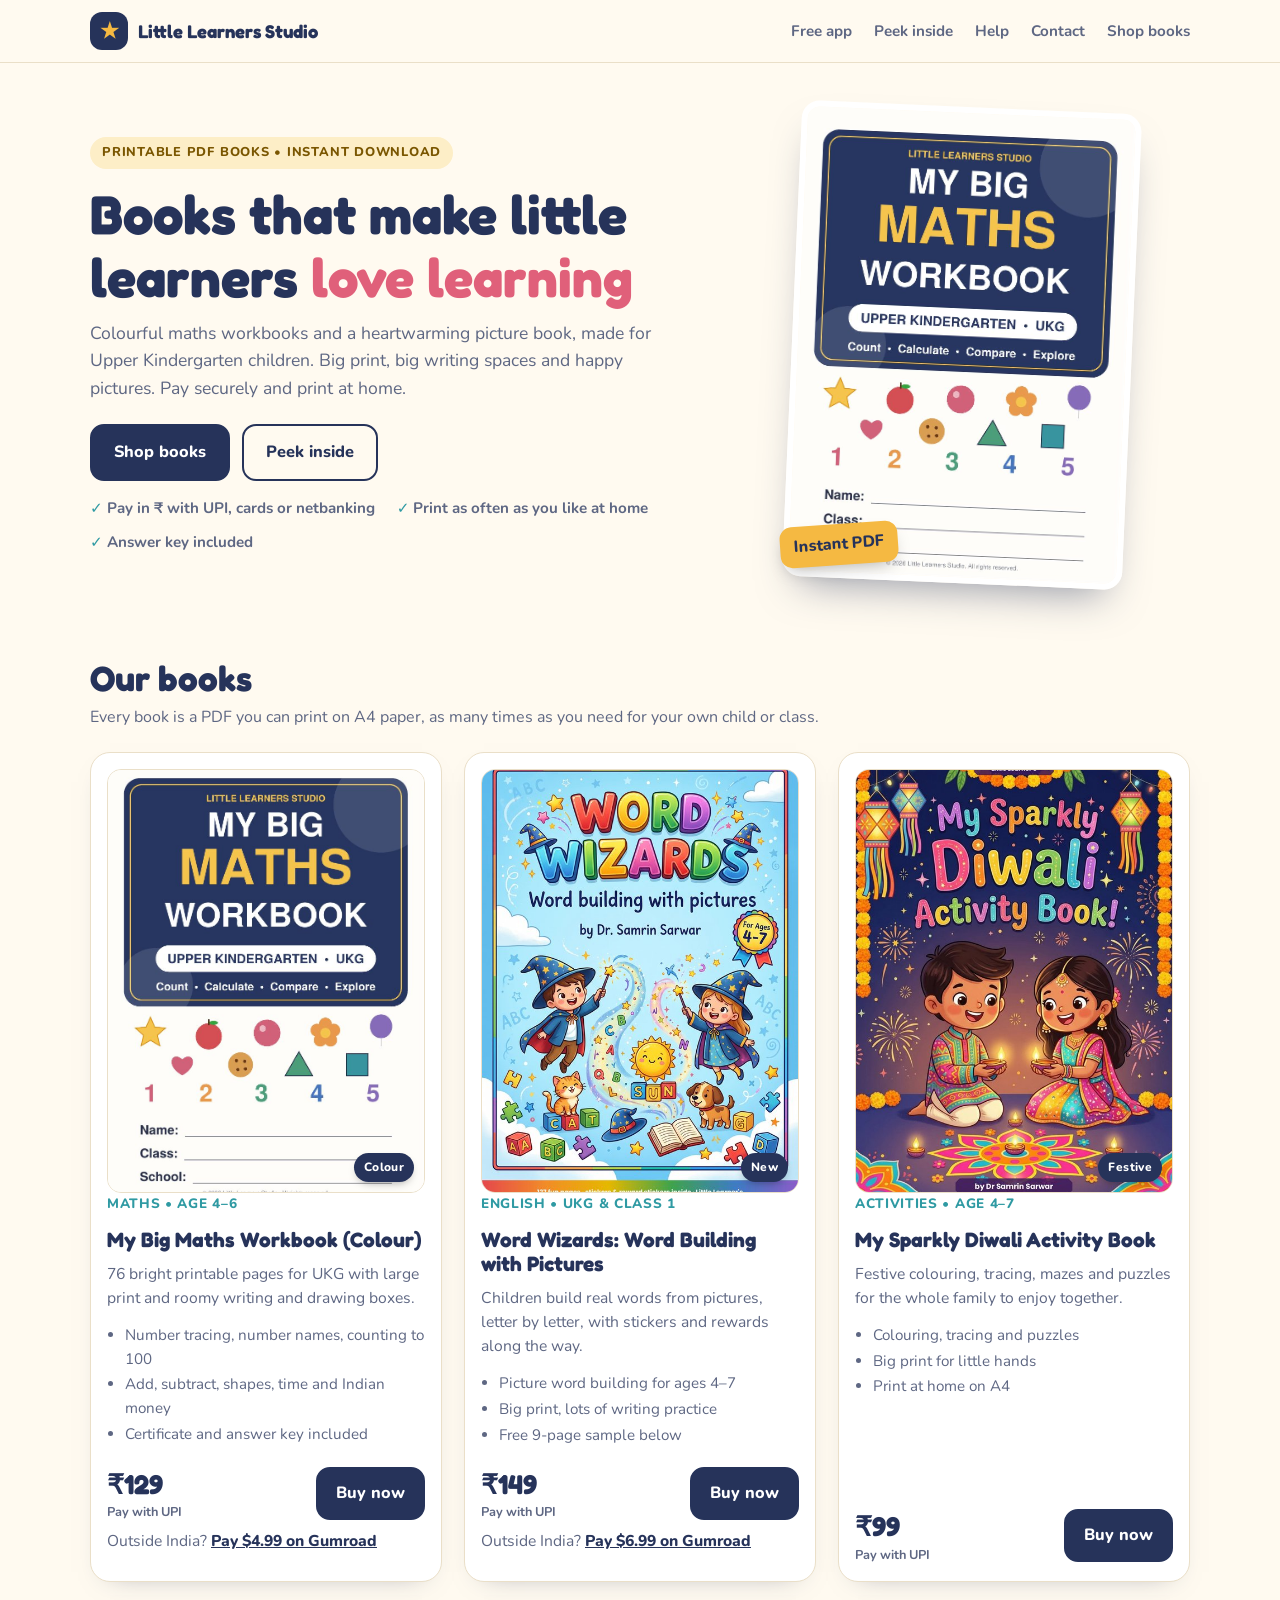
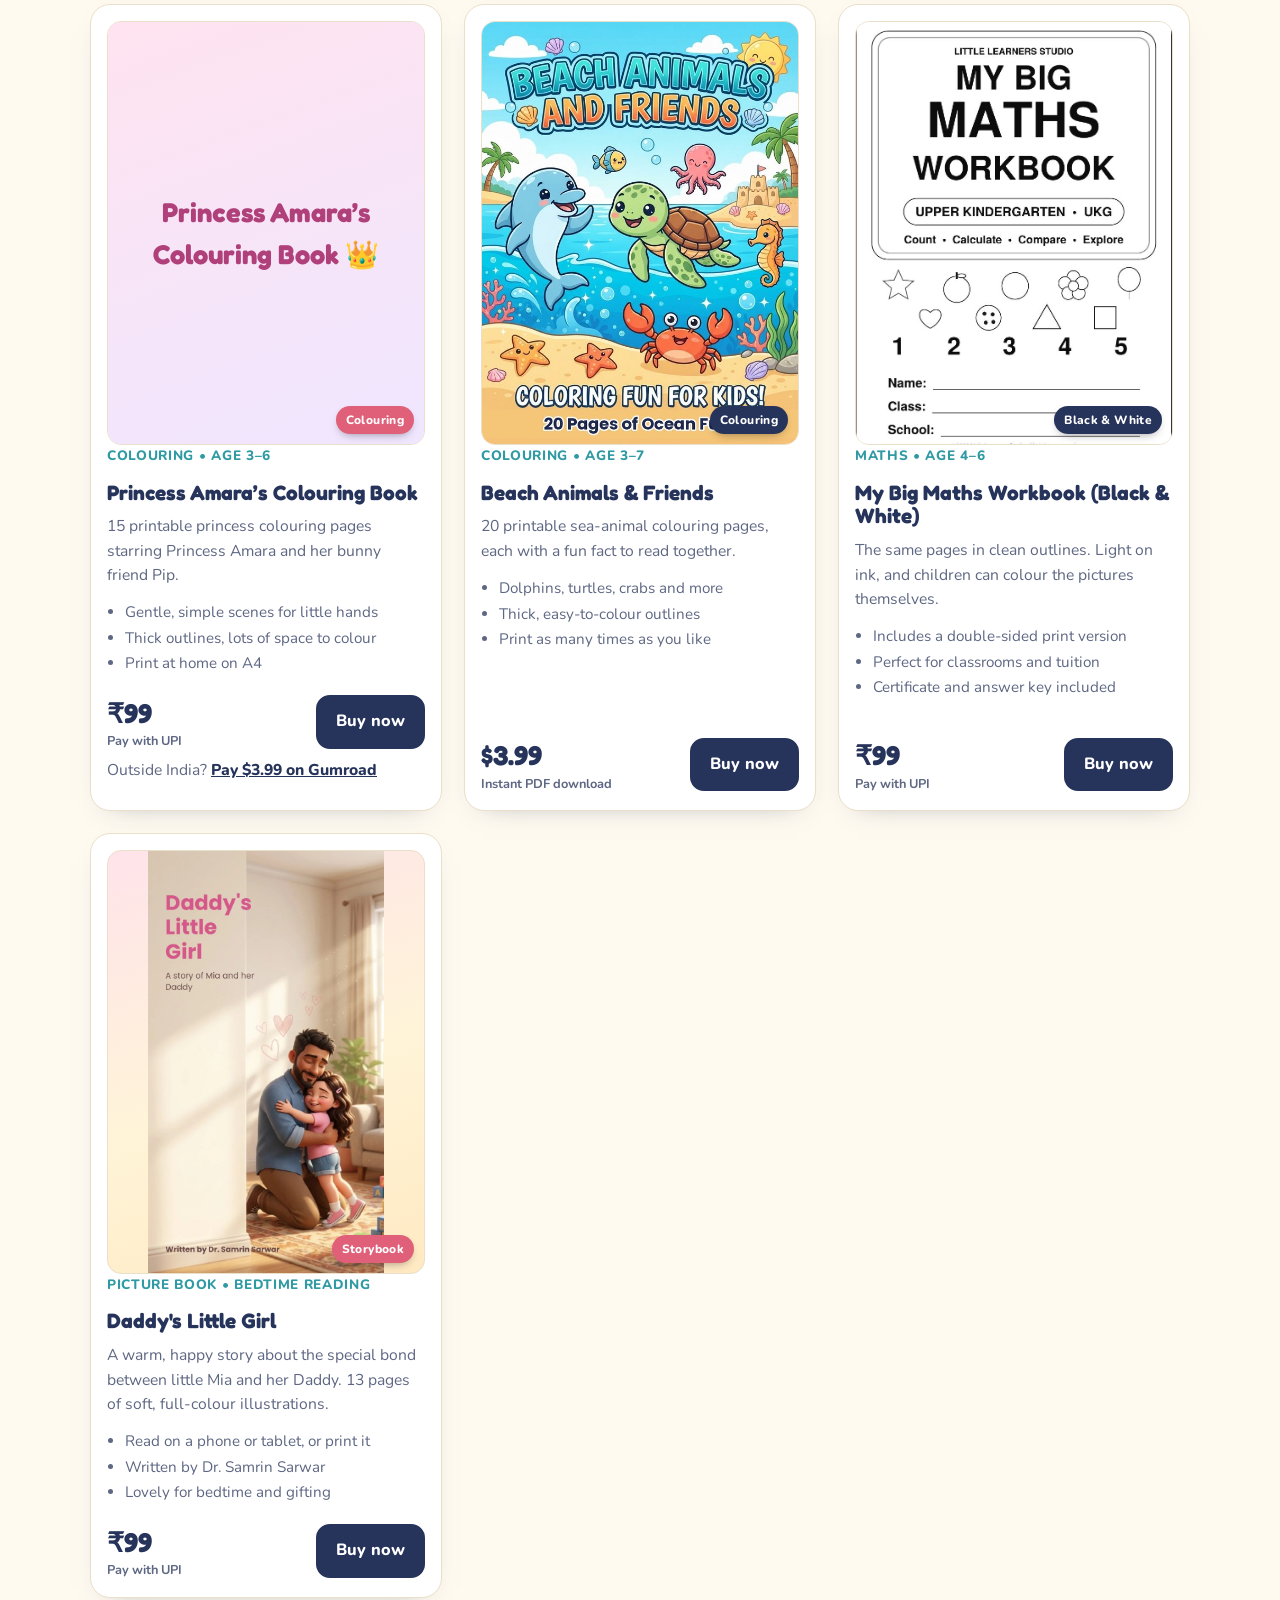
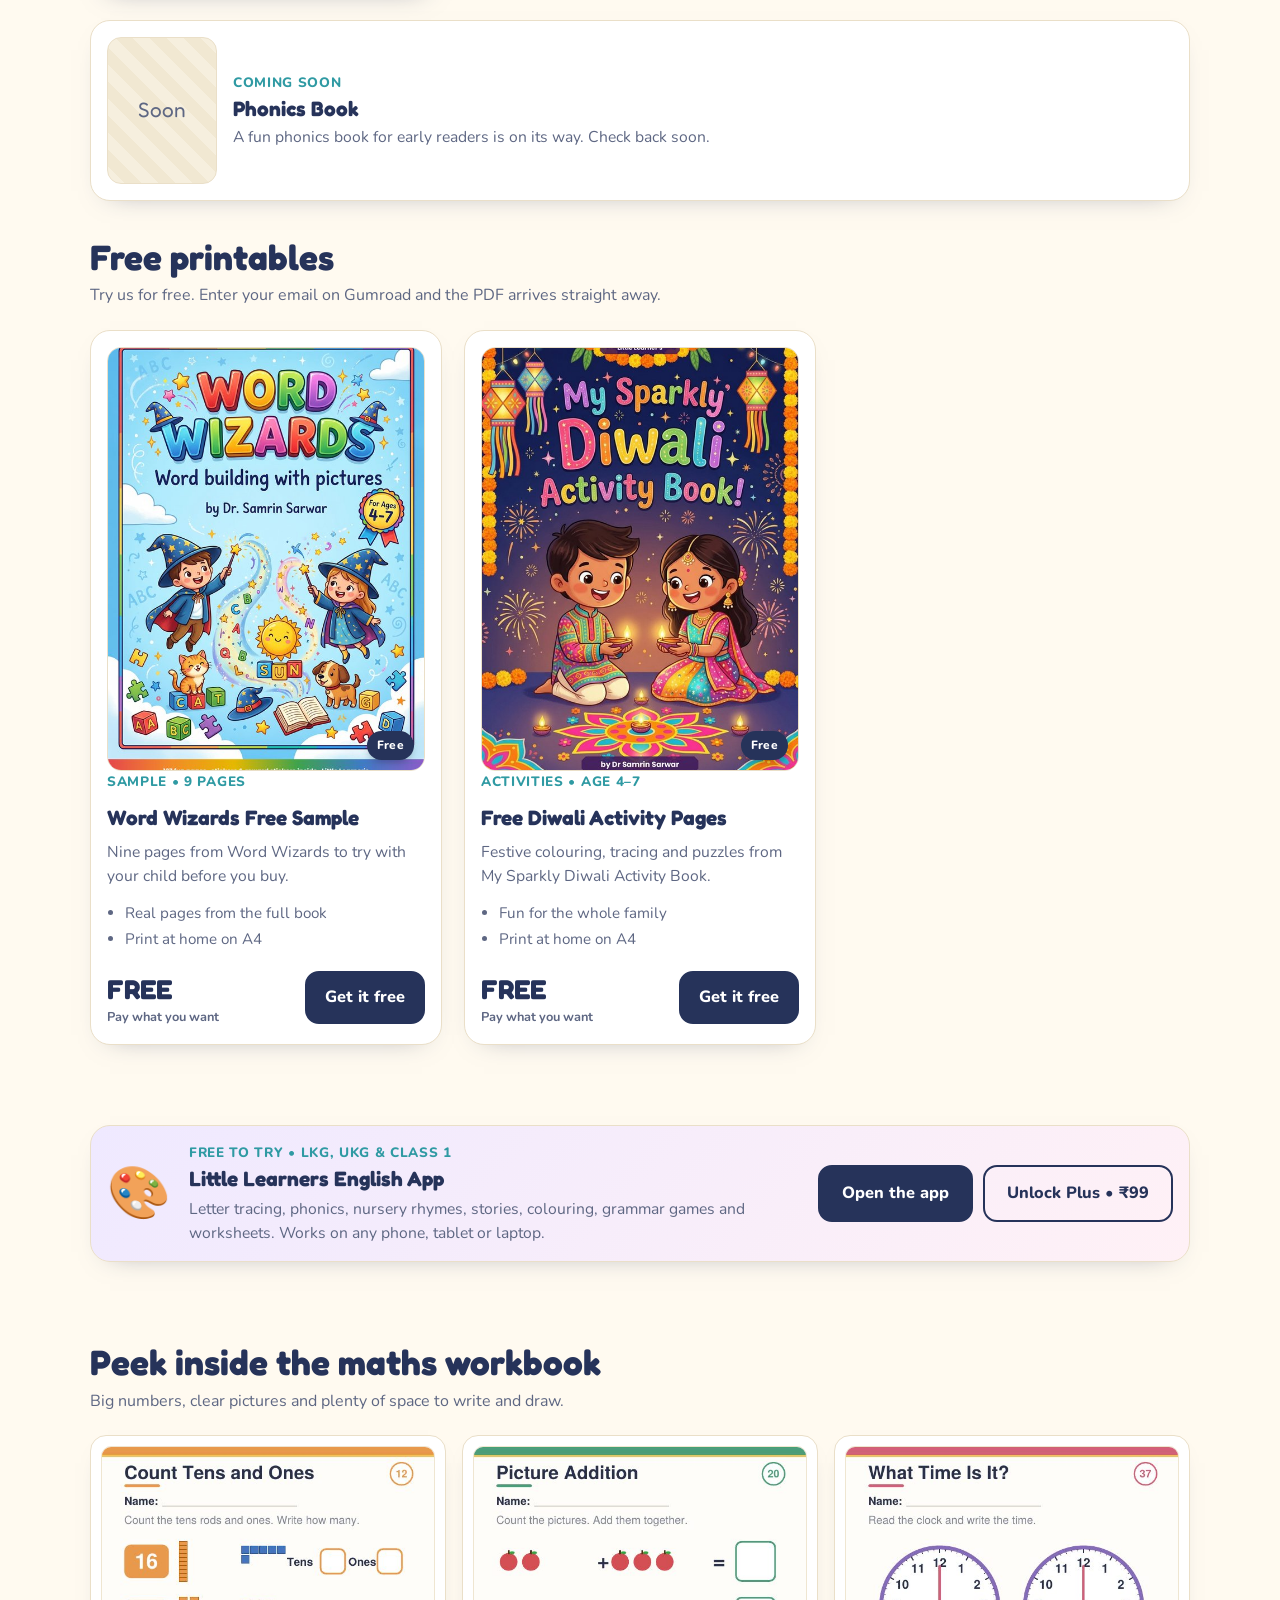
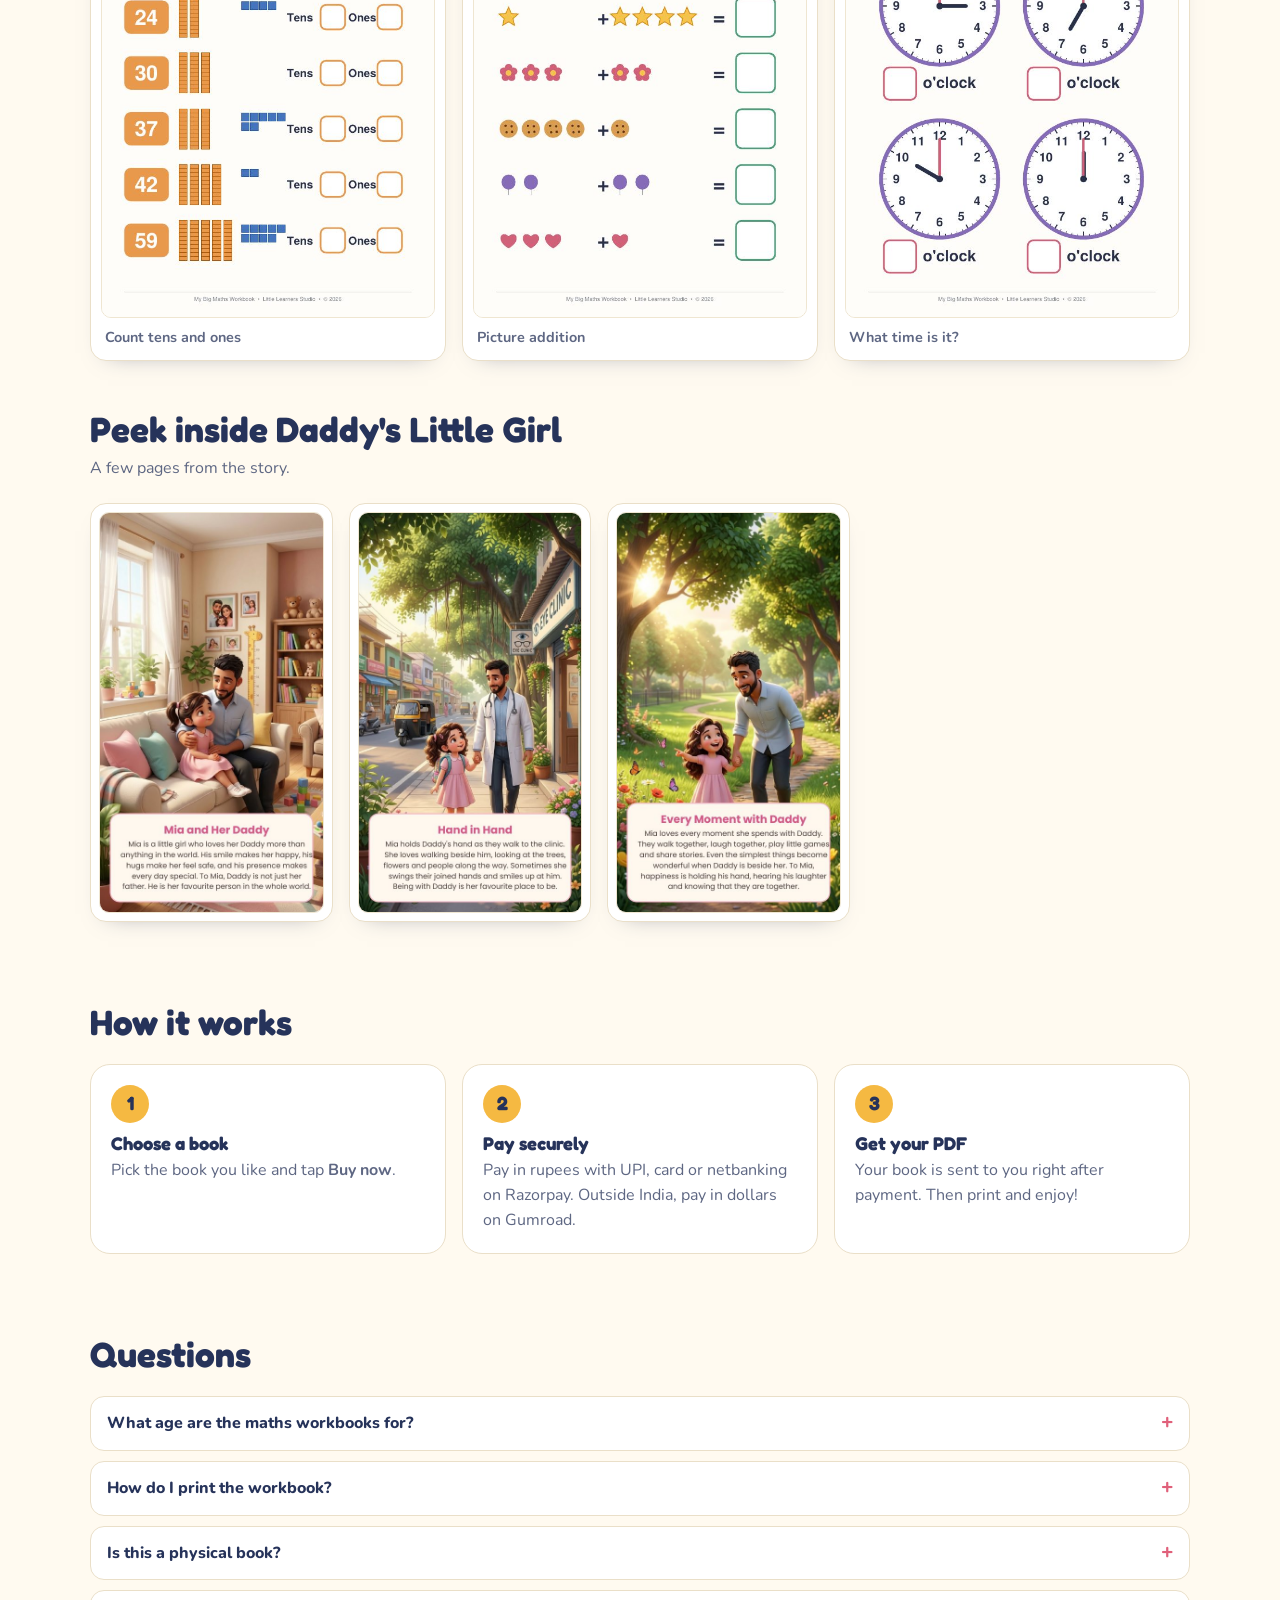
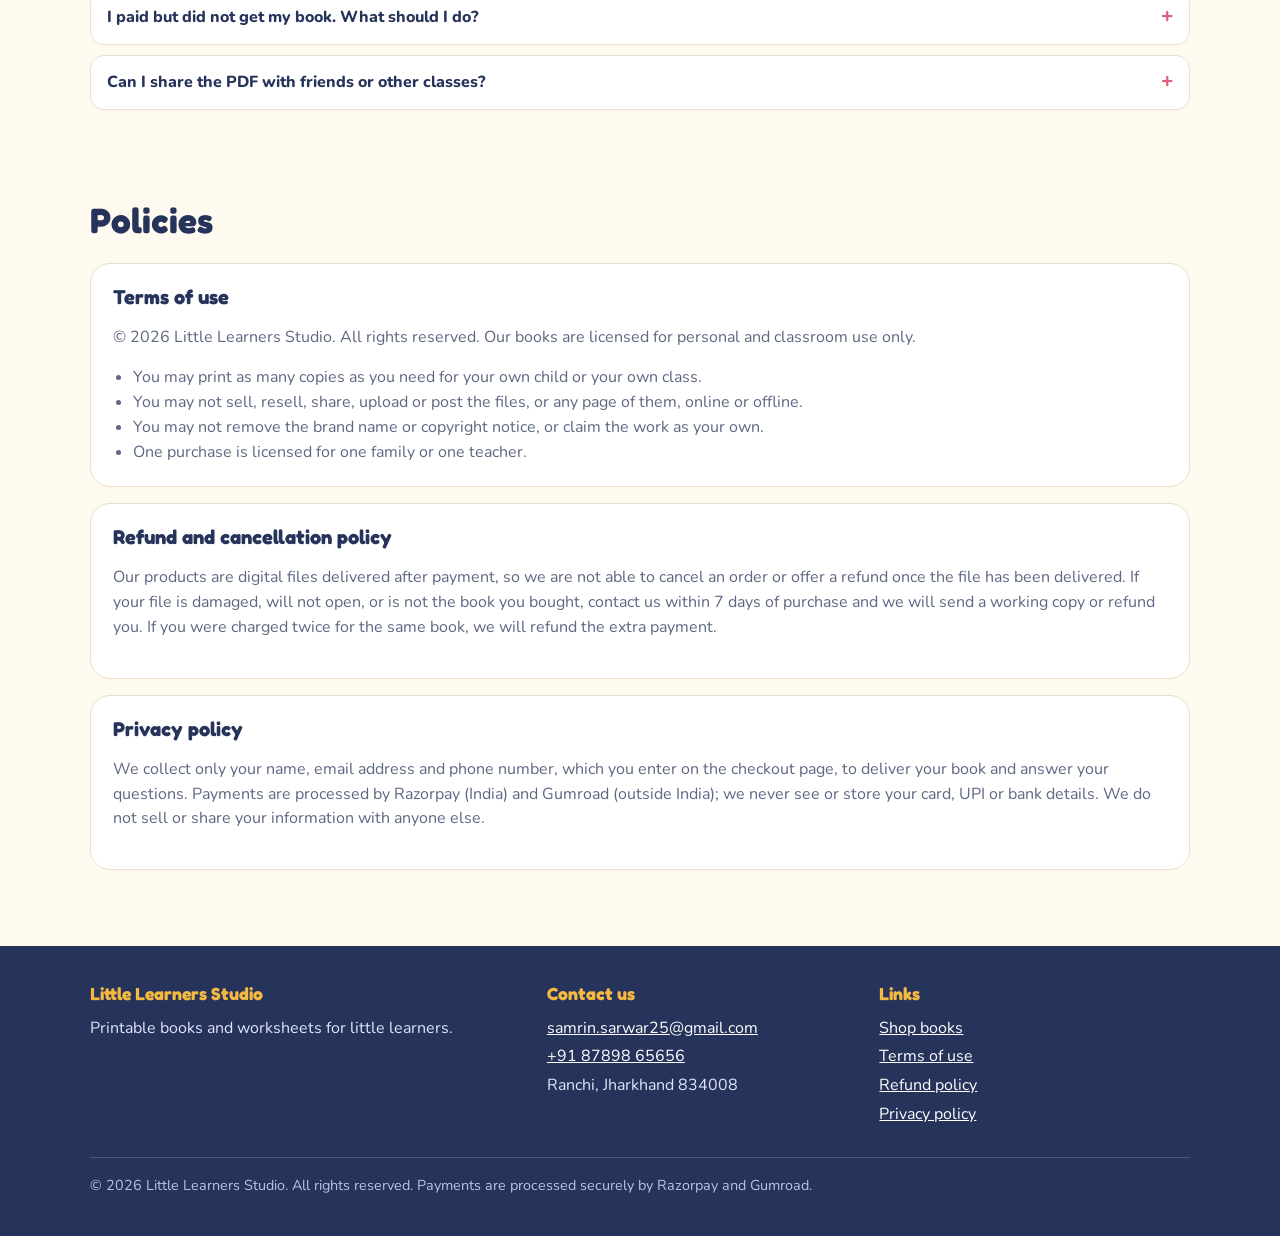
==== commit 7b328405: "Princess Amara rupee price Rs 99 Co-Authored-By: Claude Opus 5.5 <noreply@anthropic.com> Claude-Sess" ====
--- a/index.html
+++ b/index.html
@@ -247,7 +247,7 @@
             <li>Print at home on A4</li>
           </ul>
           <div class="buy">
-            <div class="price"><span style="font-size:1.15rem">Pay in &#8377;</span><small>UPI, card or netbanking</small></div>
+            <div class="price">&#8377;99<small>Pay with UPI</small></div>
             <a class="btn" href="https://rzp.io/rzp/aiVvZeT" target="_blank" rel="noopener">Buy now</a>
           </div>
           <p class="alt-pay">Outside India? <a href="https://sarwarista82.gumroad.com/l/gfflgs" target="_blank" rel="noopener">Pay $3.99 on Gumroad</a></p>
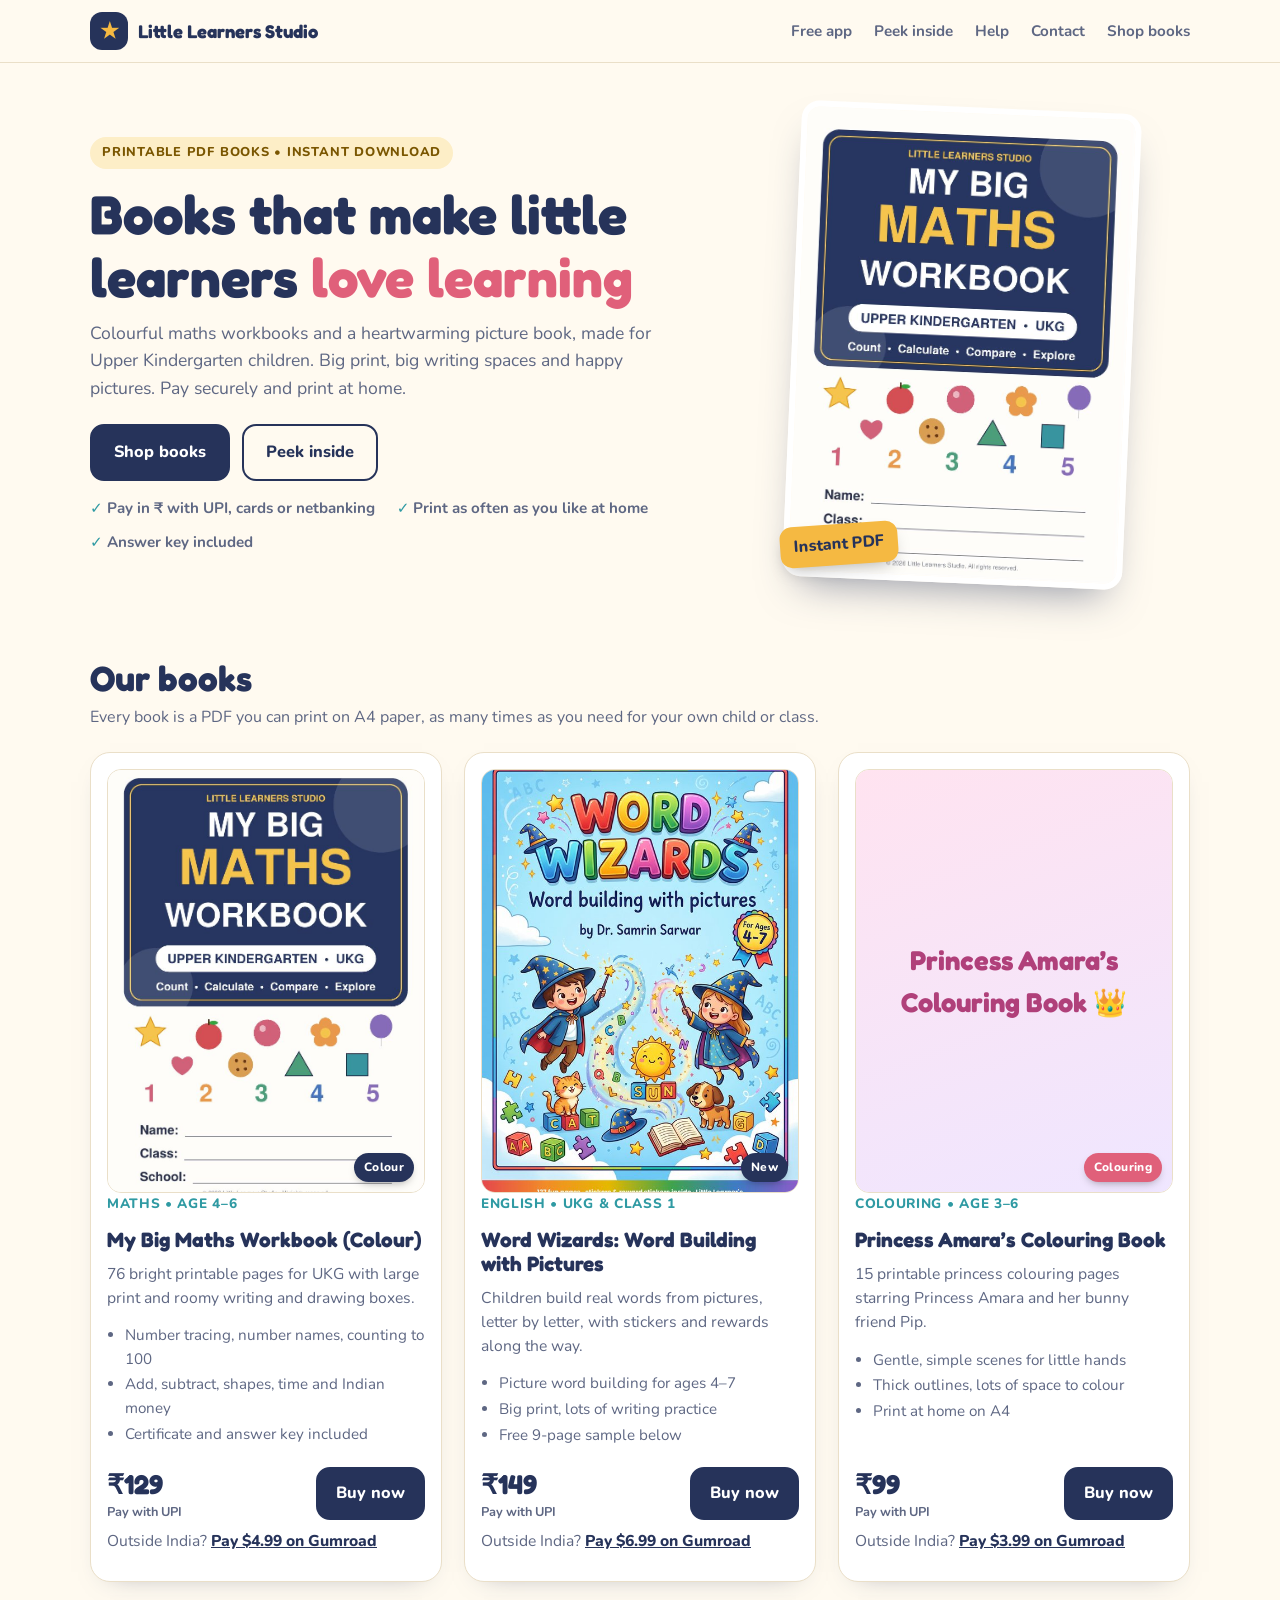
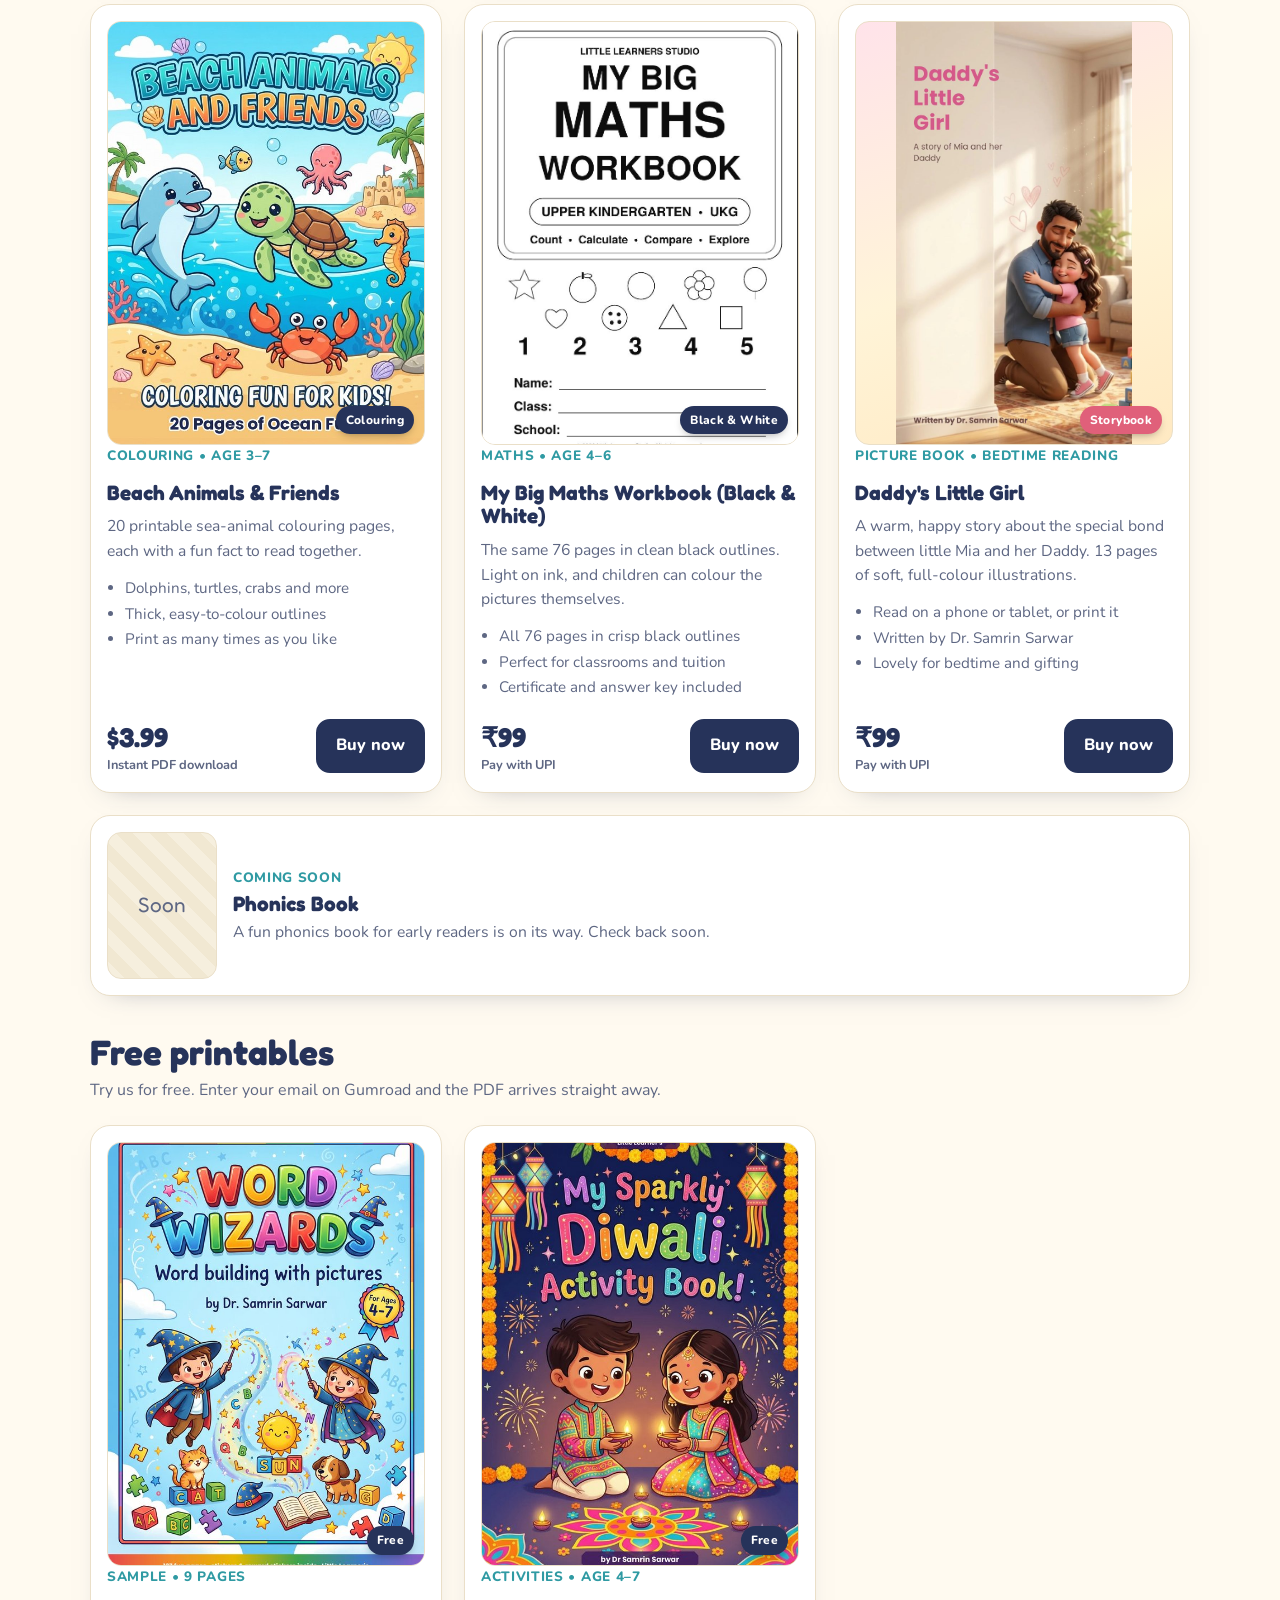
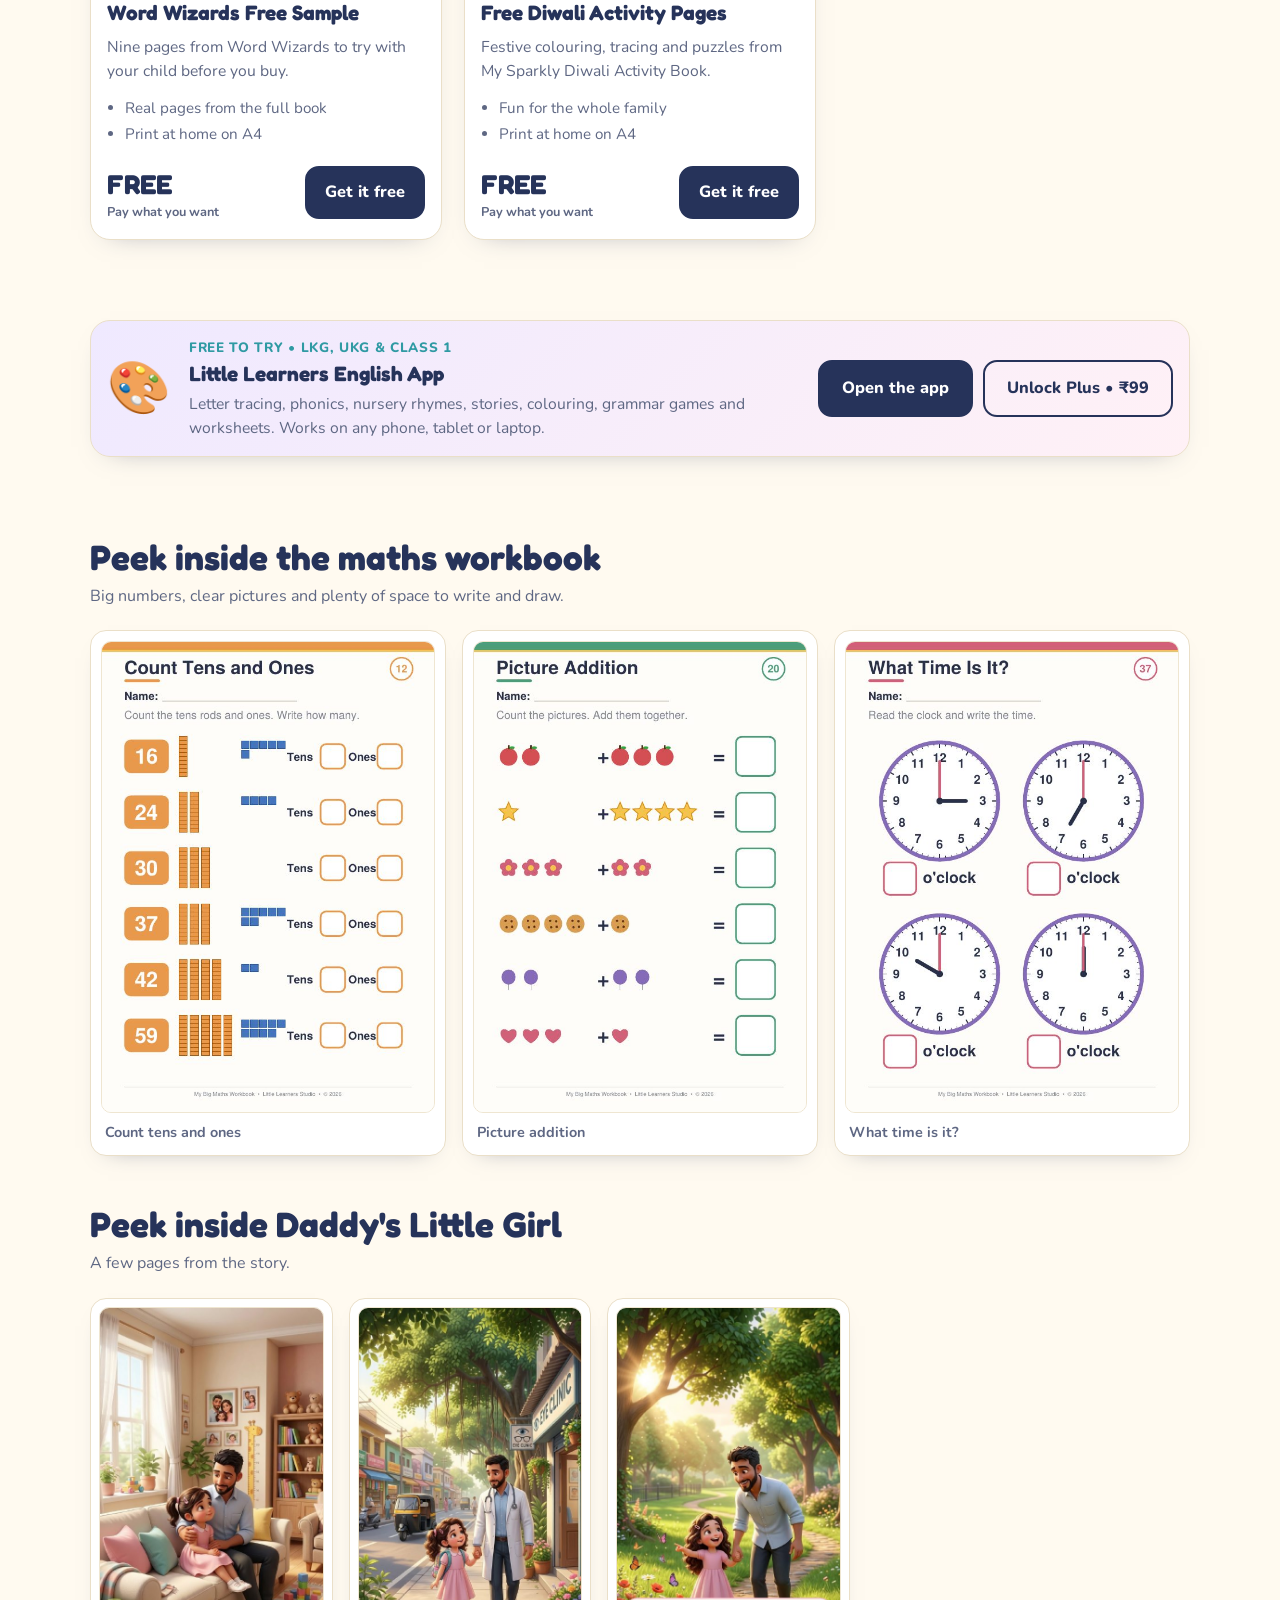
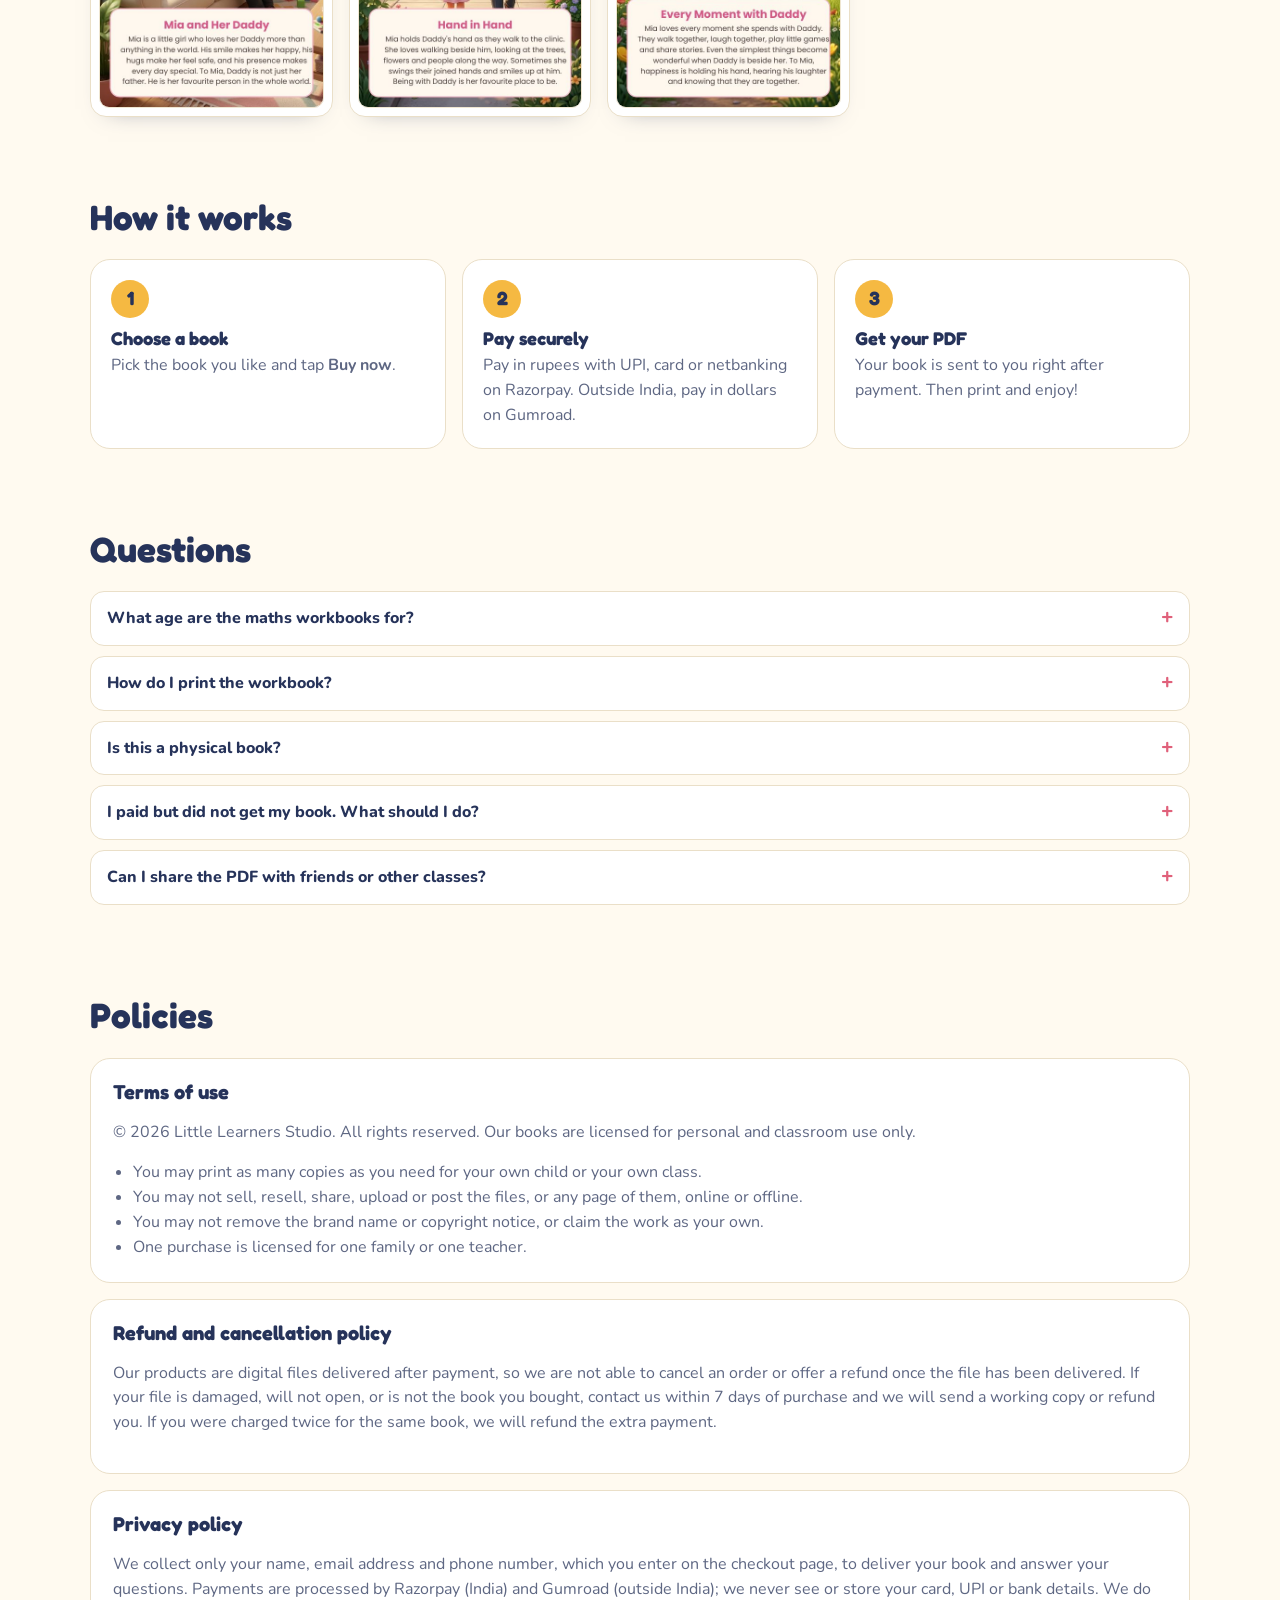
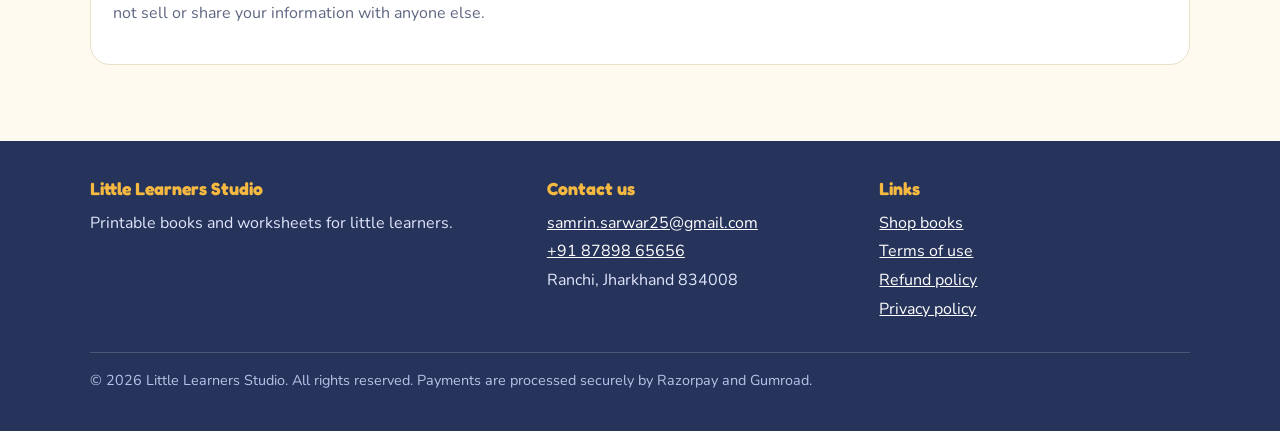
==== commit cefa0810: "Remove paid Diwali book from shop; update B&W workbook description Co-Authored-By: Claude Opus 5.5 <" ====
--- a/index.html
+++ b/index.html
@@ -214,24 +214,6 @@
           <p class="alt-pay">Outside India? <a href="https://sarwarista82.gumroad.com/l/ayllu" target="_blank" rel="noopener">Pay $6.99 on Gumroad</a></p>
         </article>
 
-        <article class="card">
-          <div class="cover">
-            <img src="img/diwali-cover.jpg" alt="My Sparkly Diwali Activity Book" loading="lazy">
-            <span class="badge">Festive</span>
-          </div>
-          <div class="kicker">Activities &bull; Age 4&ndash;7</div>
-          <h3>My Sparkly Diwali Activity Book</h3>
-          <p>Festive colouring, tracing, mazes and puzzles for the whole family to enjoy together.</p>
-          <ul>
-            <li>Colouring, tracing and puzzles</li>
-            <li>Big print for little hands</li>
-            <li>Print at home on A4</li>
-          </ul>
-          <div class="buy">
-            <div class="price">&#8377;99<small>Pay with UPI</small></div>
-            <a class="btn" href="https://rzp.io/rzp/SIyk2QdI" target="_blank" rel="noopener">Buy now</a>
-          </div>
-        </article>
 
         <article class="card">
           <div class="cover story">
@@ -279,9 +261,9 @@
           </div>
           <div class="kicker">Maths &bull; Age 4&ndash;6</div>
           <h3>My Big Maths Workbook (Black &amp; White)</h3>
-          <p>The same pages in clean outlines. Light on ink, and children can colour the pictures themselves.</p>
-          <ul>
-            <li>Includes a double-sided print version</li>
+          <p>The same 76 pages in clean black outlines. Light on ink, and children can colour the pictures themselves.</p>
+          <ul>
+            <li>All 76 pages in crisp black outlines</li>
             <li>Perfect for classrooms and tuition</li>
             <li>Certificate and answer key included</li>
           </ul>
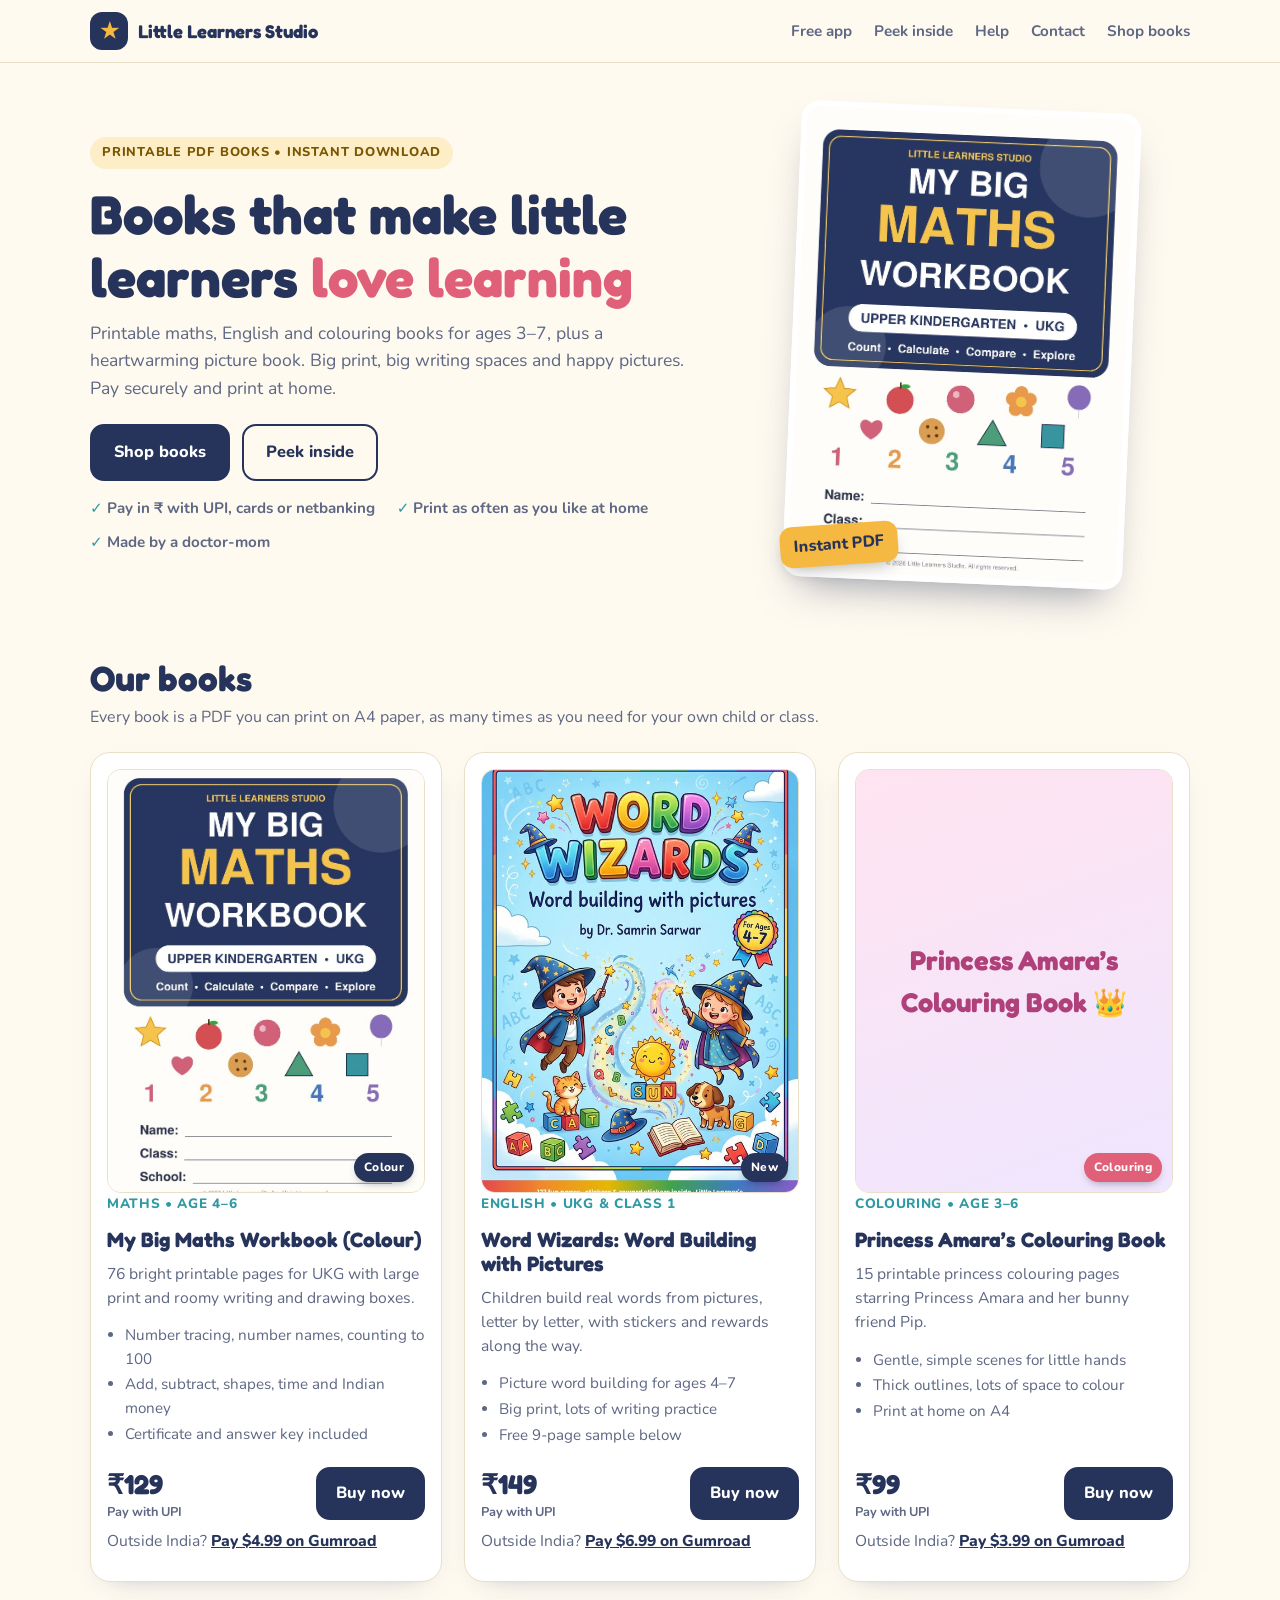
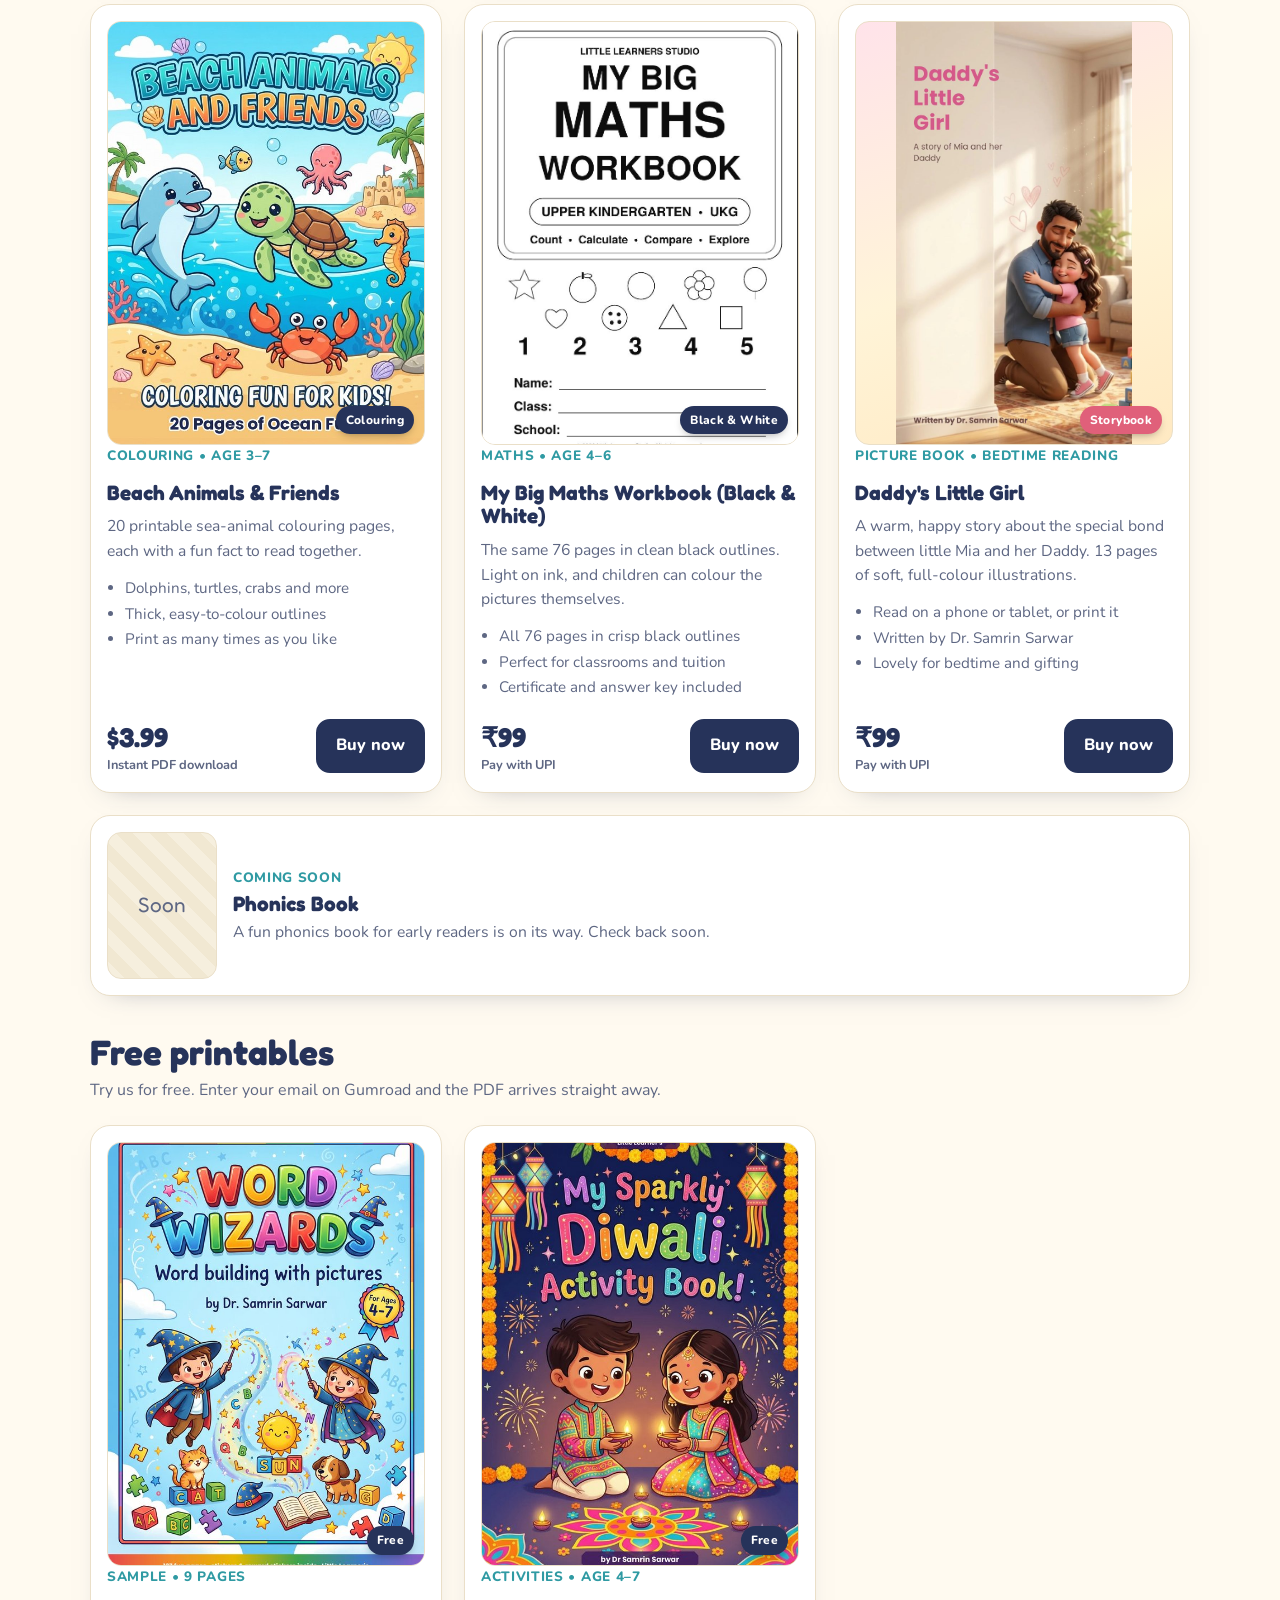
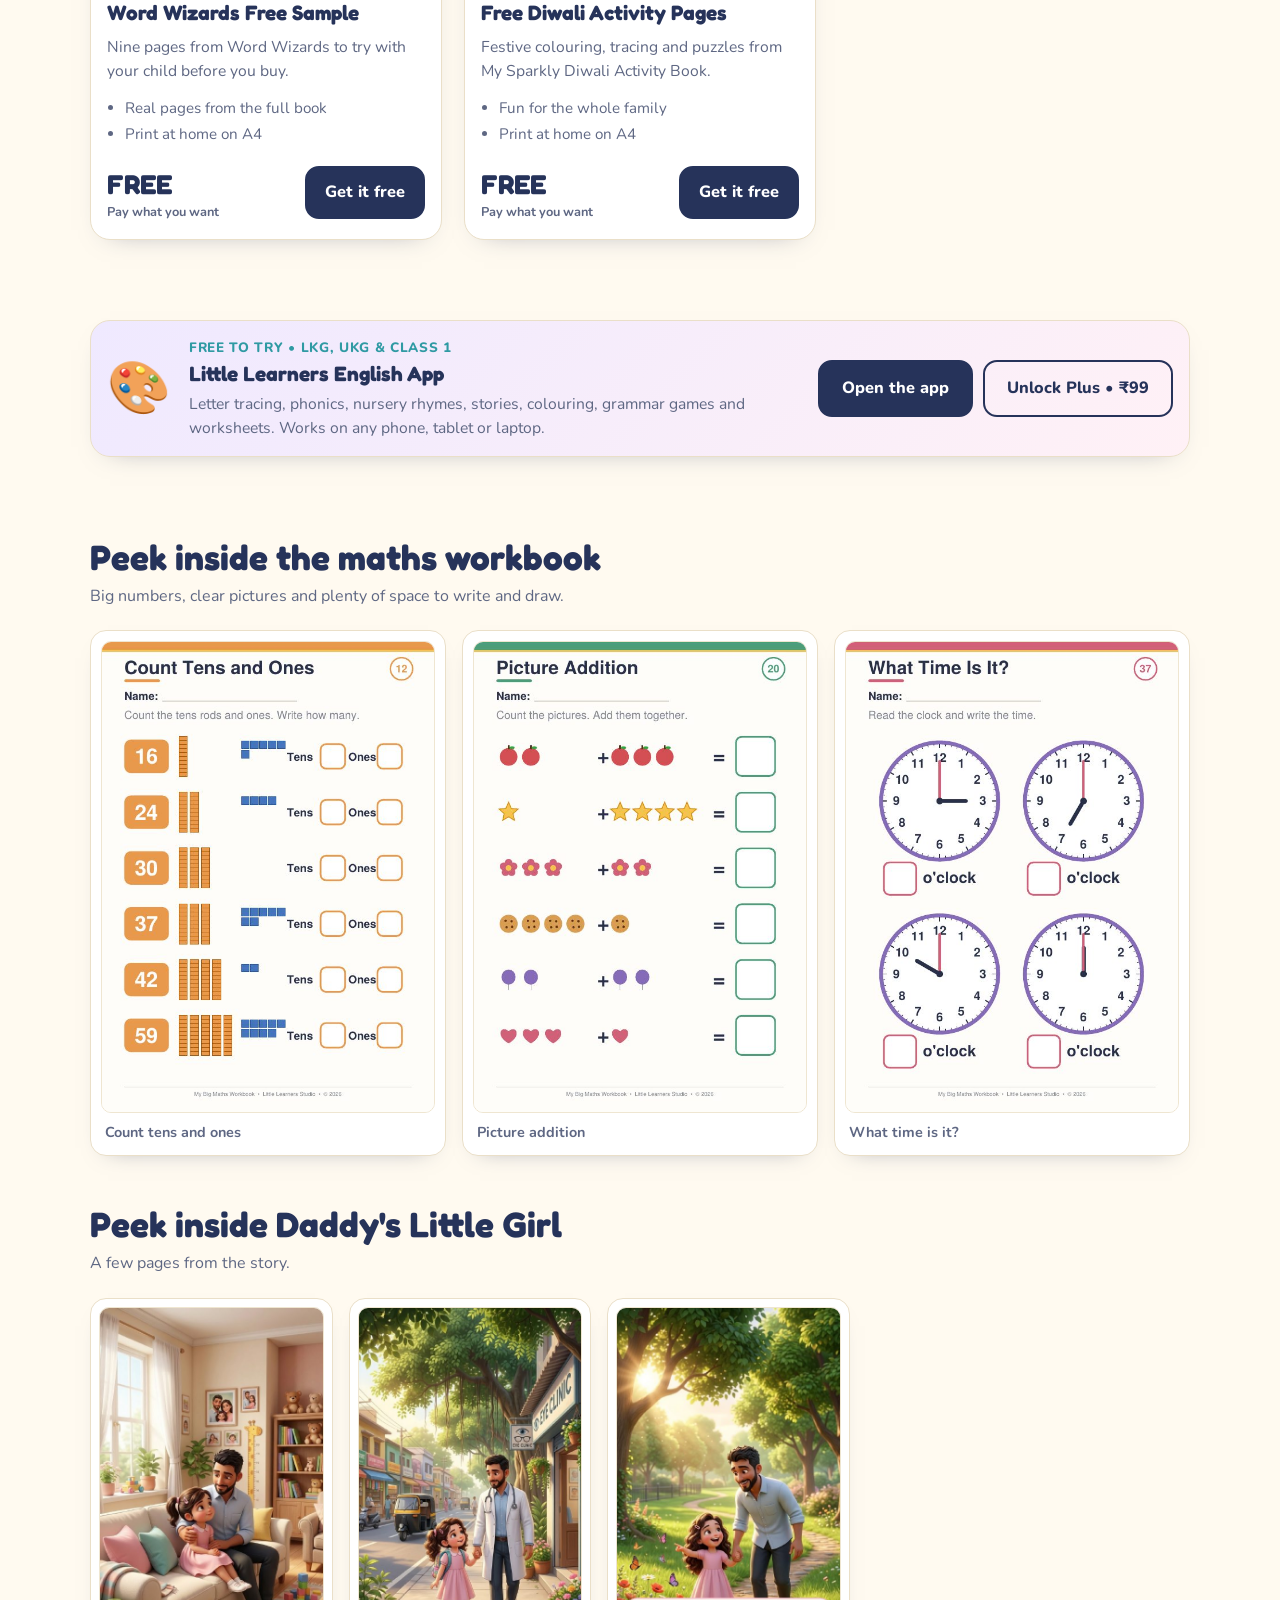
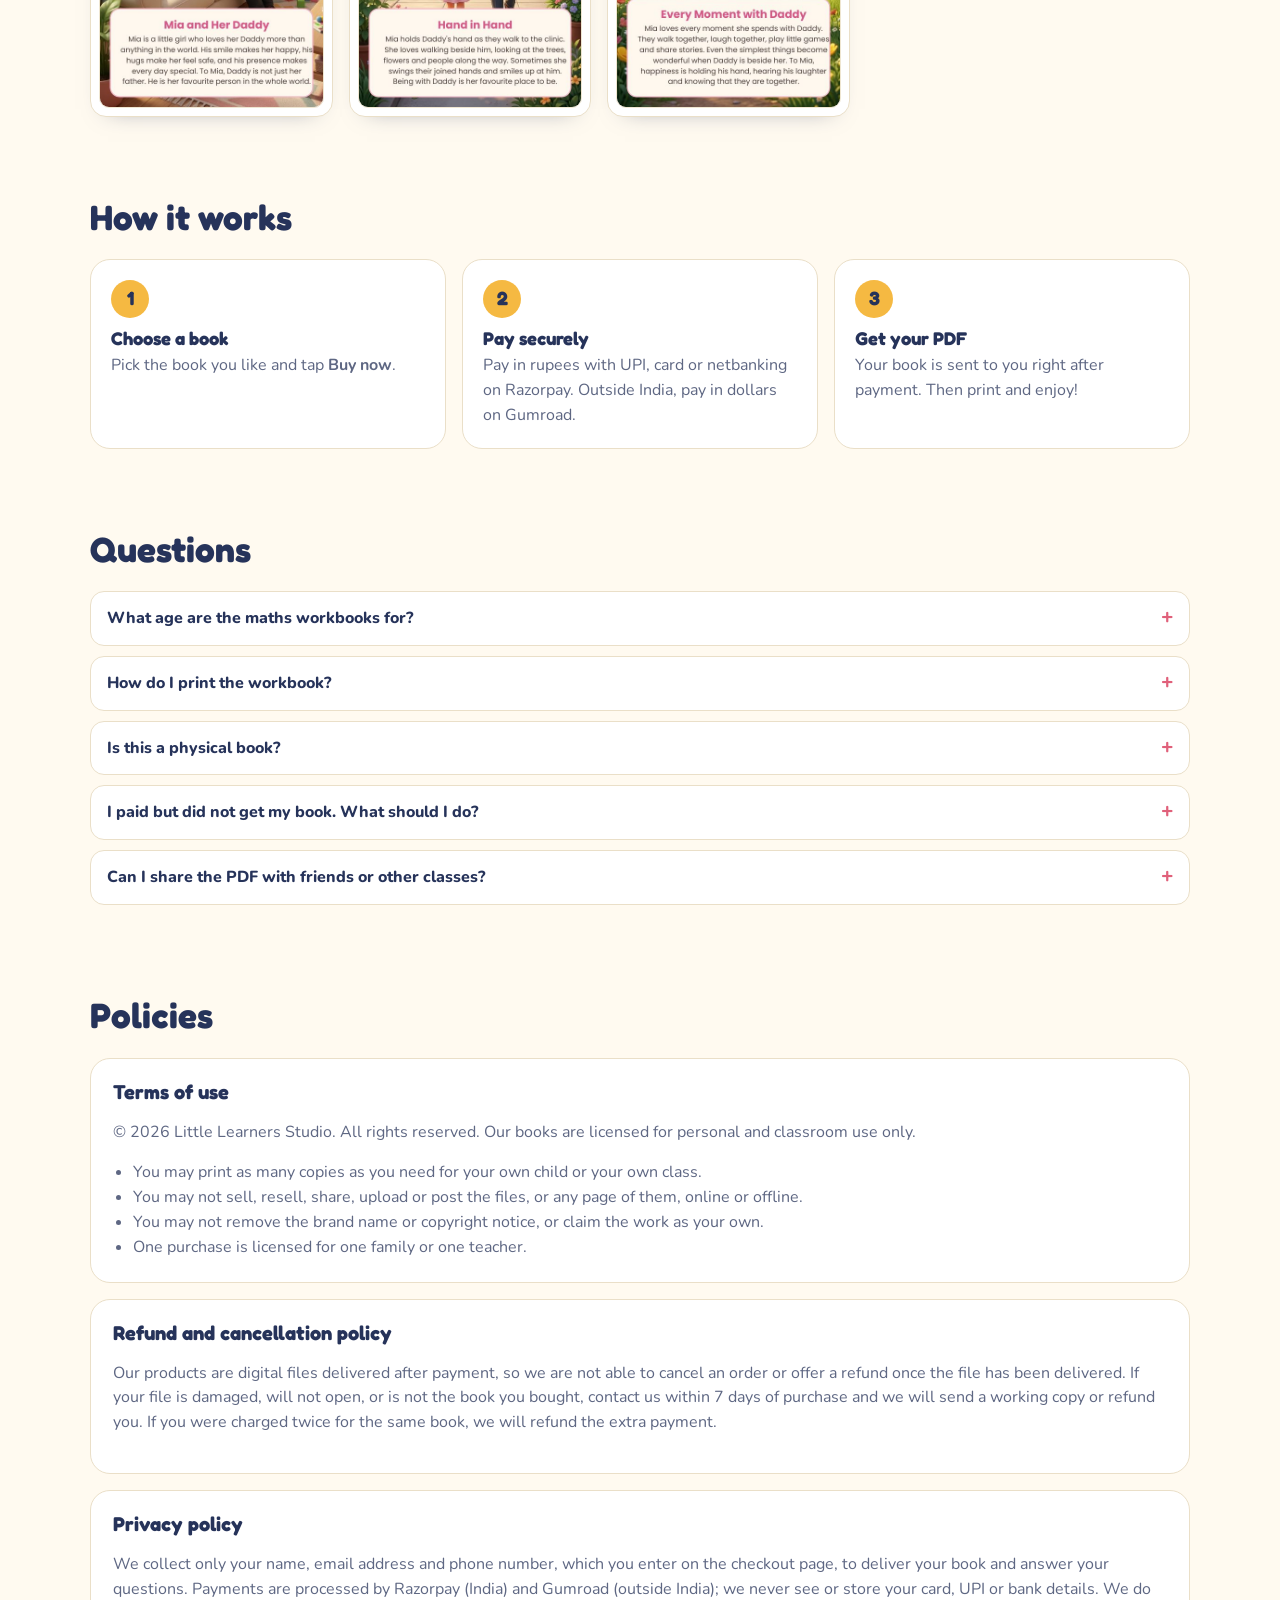
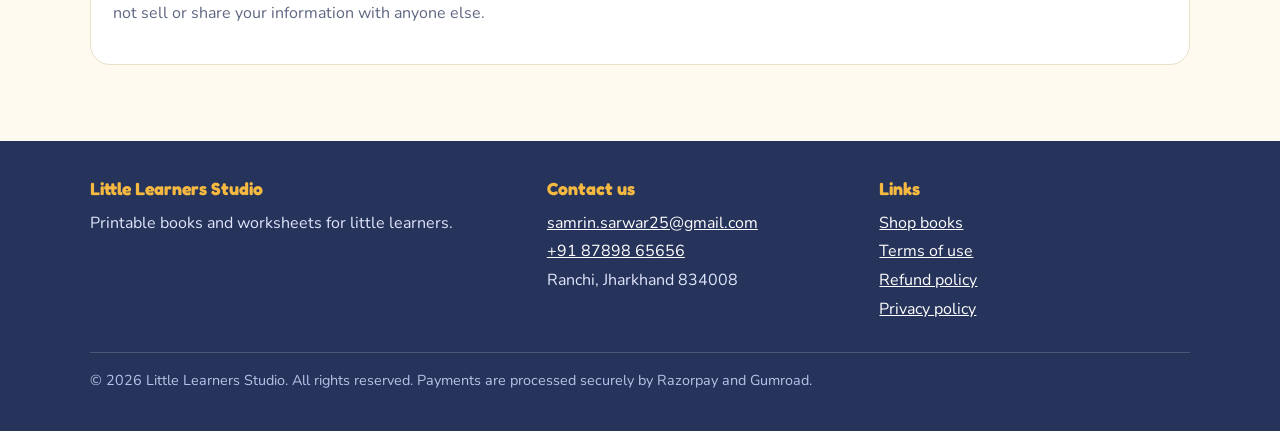
==== commit 61c19436: "Update shop intro text for all book types Co-Authored-By: Claude Opus 5.5 <noreply@anthropic.com> Cl" ====
--- a/index.html
+++ b/index.html
@@ -4,7 +4,7 @@
 <meta charset="utf-8">
 <meta name="viewport" content="width=device-width, initial-scale=1">
 <title>Little Learners Studio | Kids' Books &amp; Worksheets (PDF)</title>
-<meta name="description" content="Printable maths workbooks and picture books for little learners. Pay securely with UPI, cards or netbanking and get your PDF.">
+<meta name="description" content="Printable maths, English and colouring books for ages 3–7. Pay with UPI, cards or netbanking and get your PDF instantly.">
 <meta property="og:title" content="Little Learners Studio | Kids' Books & Worksheets">
 <meta property="og:description" content="Printable maths workbooks and picture books for little learners. Instant PDF books from Rs 99.">
 <meta property="og:image" content="img/maths-colour-cover.jpg">
@@ -148,7 +148,7 @@
       <div>
         <span class="eyebrow">Printable PDF books &bull; Instant download</span>
         <h1>Books that make little learners <span>love learning</span></h1>
-        <p>Colourful maths workbooks and a heartwarming picture book, made for Upper Kindergarten children. Big print, big writing spaces and happy pictures. Pay securely and print at home.</p>
+        <p>Printable maths, English and colouring books for ages 3&ndash;7, plus a heartwarming picture book. Big print, big writing spaces and happy pictures. Pay securely and print at home.</p>
         <div class="cta-row">
           <a class="btn" href="#books">Shop books</a>
           <a class="btn ghost" href="#inside">Peek inside</a>
@@ -156,7 +156,7 @@
         <div class="trust">
           <span>Pay in &#8377; with UPI, cards or netbanking</span>
           <span>Print as often as you like at home</span>
-          <span>Answer key included</span>
+          <span>Made by a doctor-mom</span>
         </div>
       </div>
       <div class="hero-art">
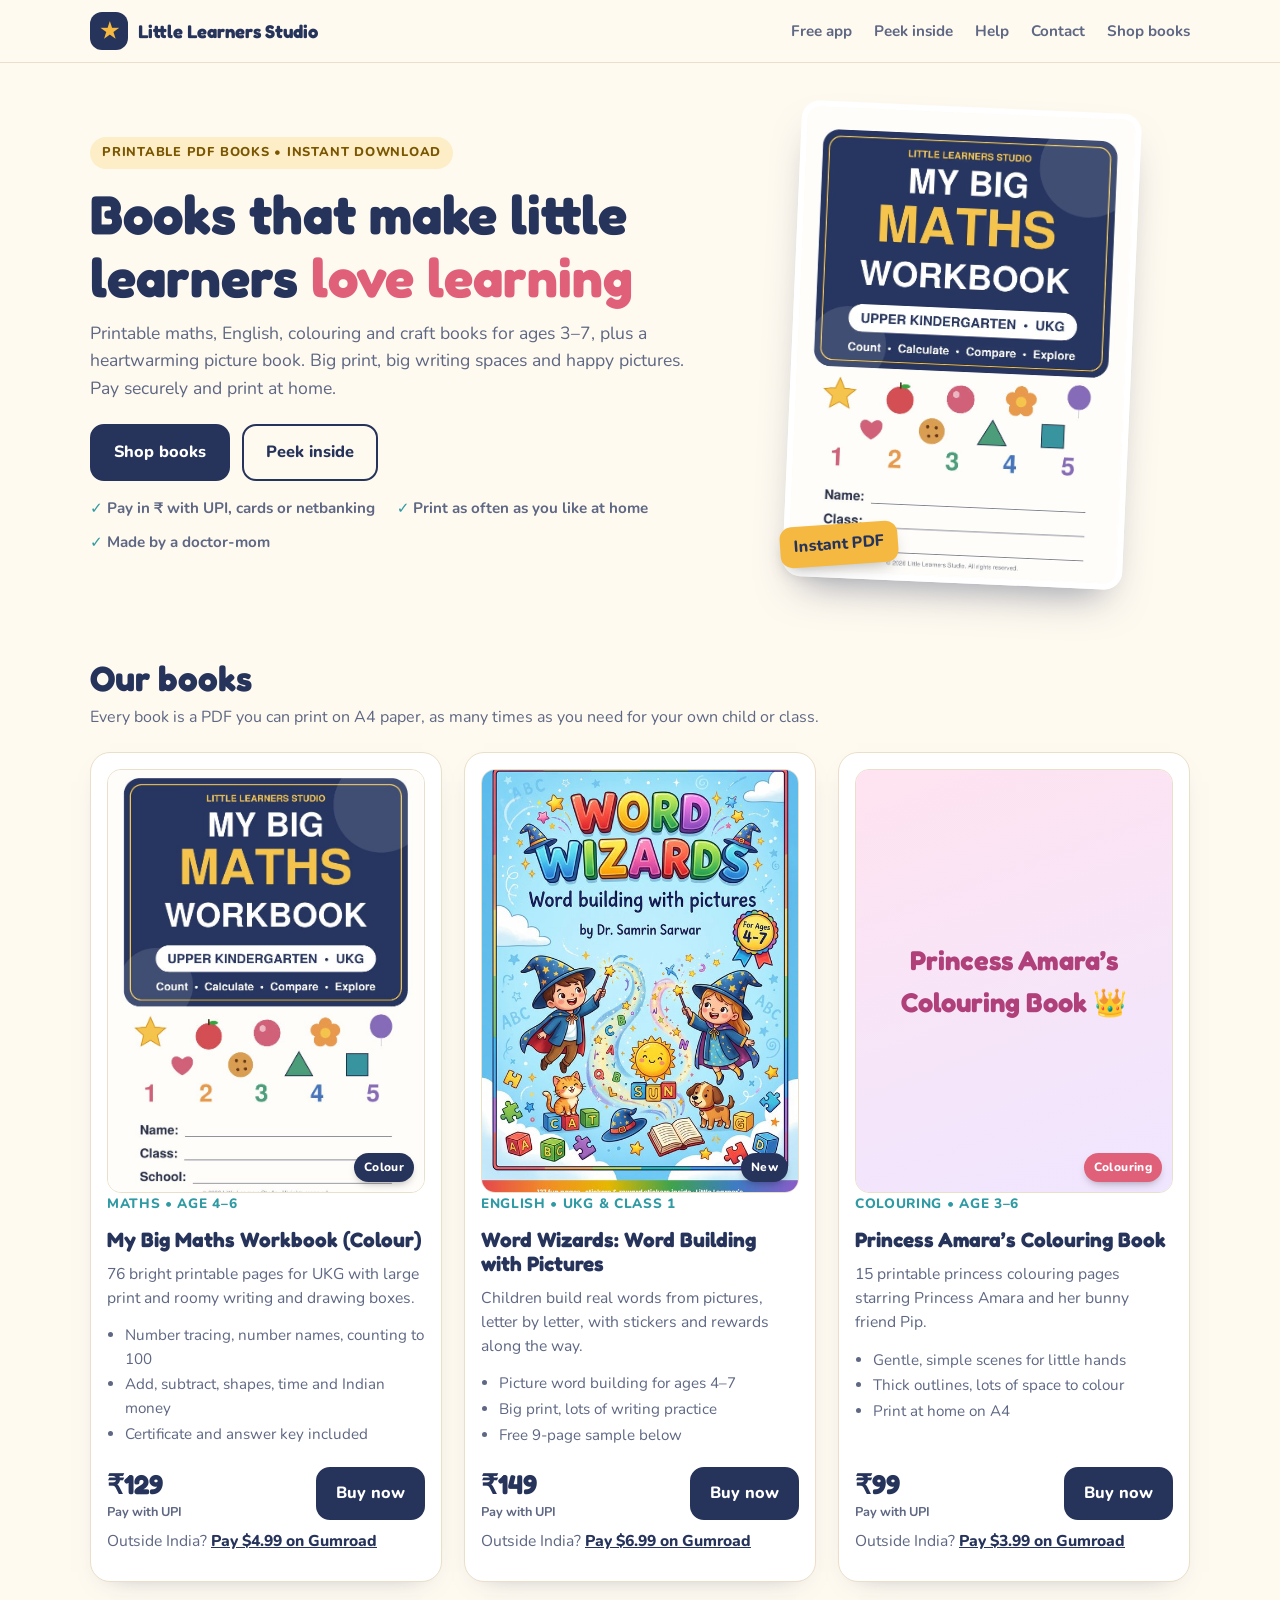
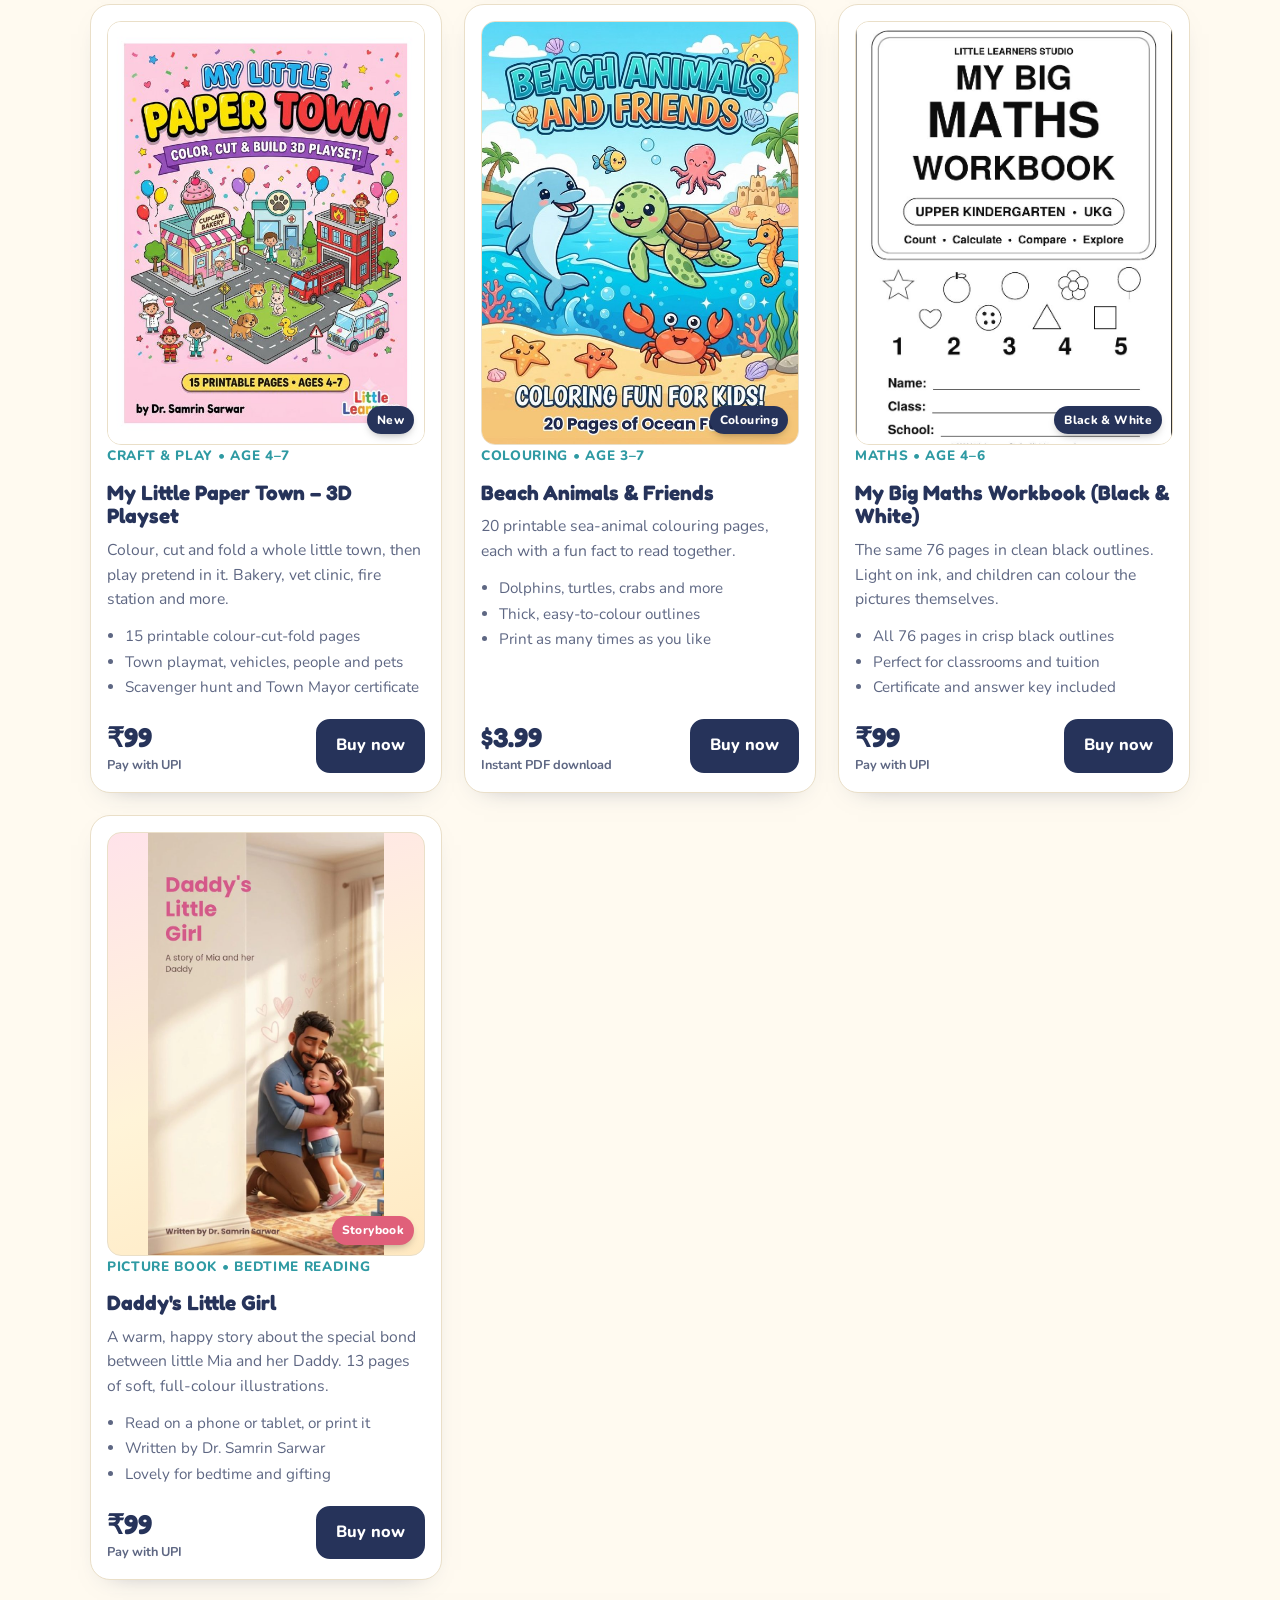
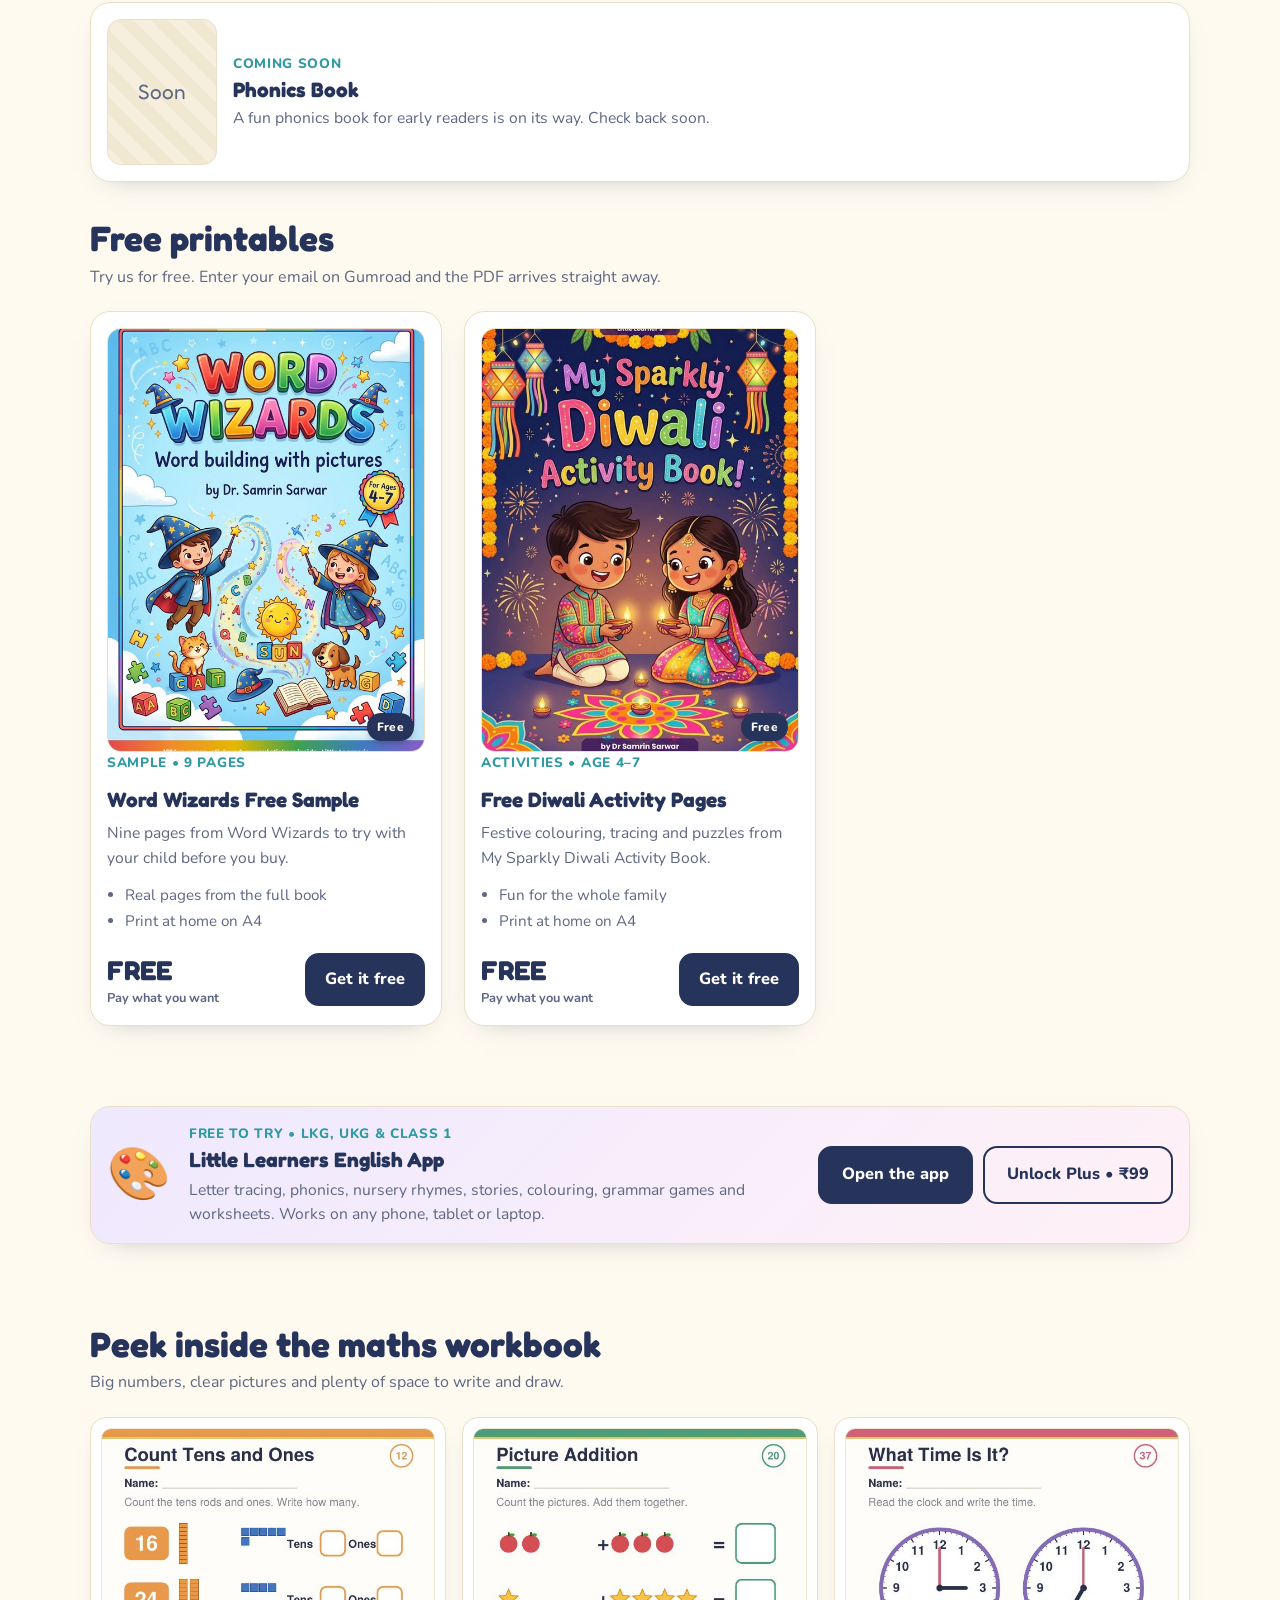
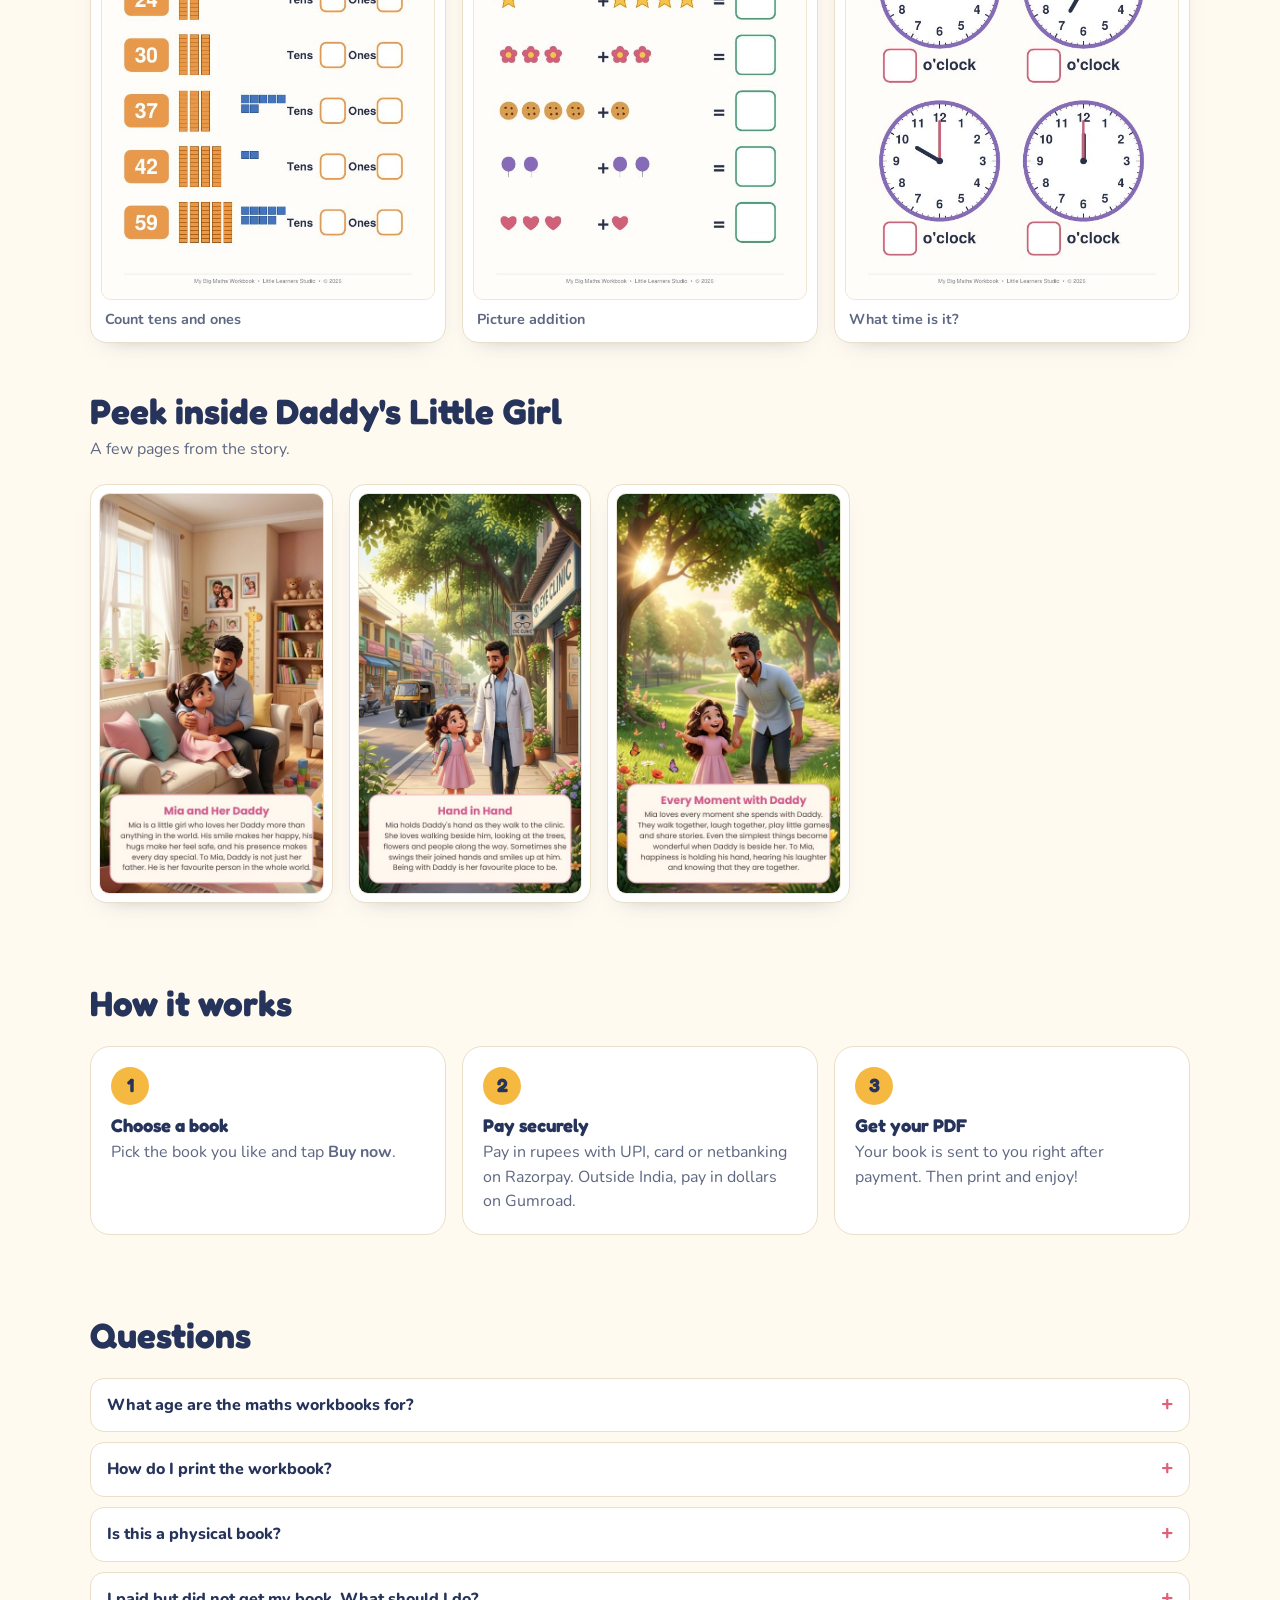
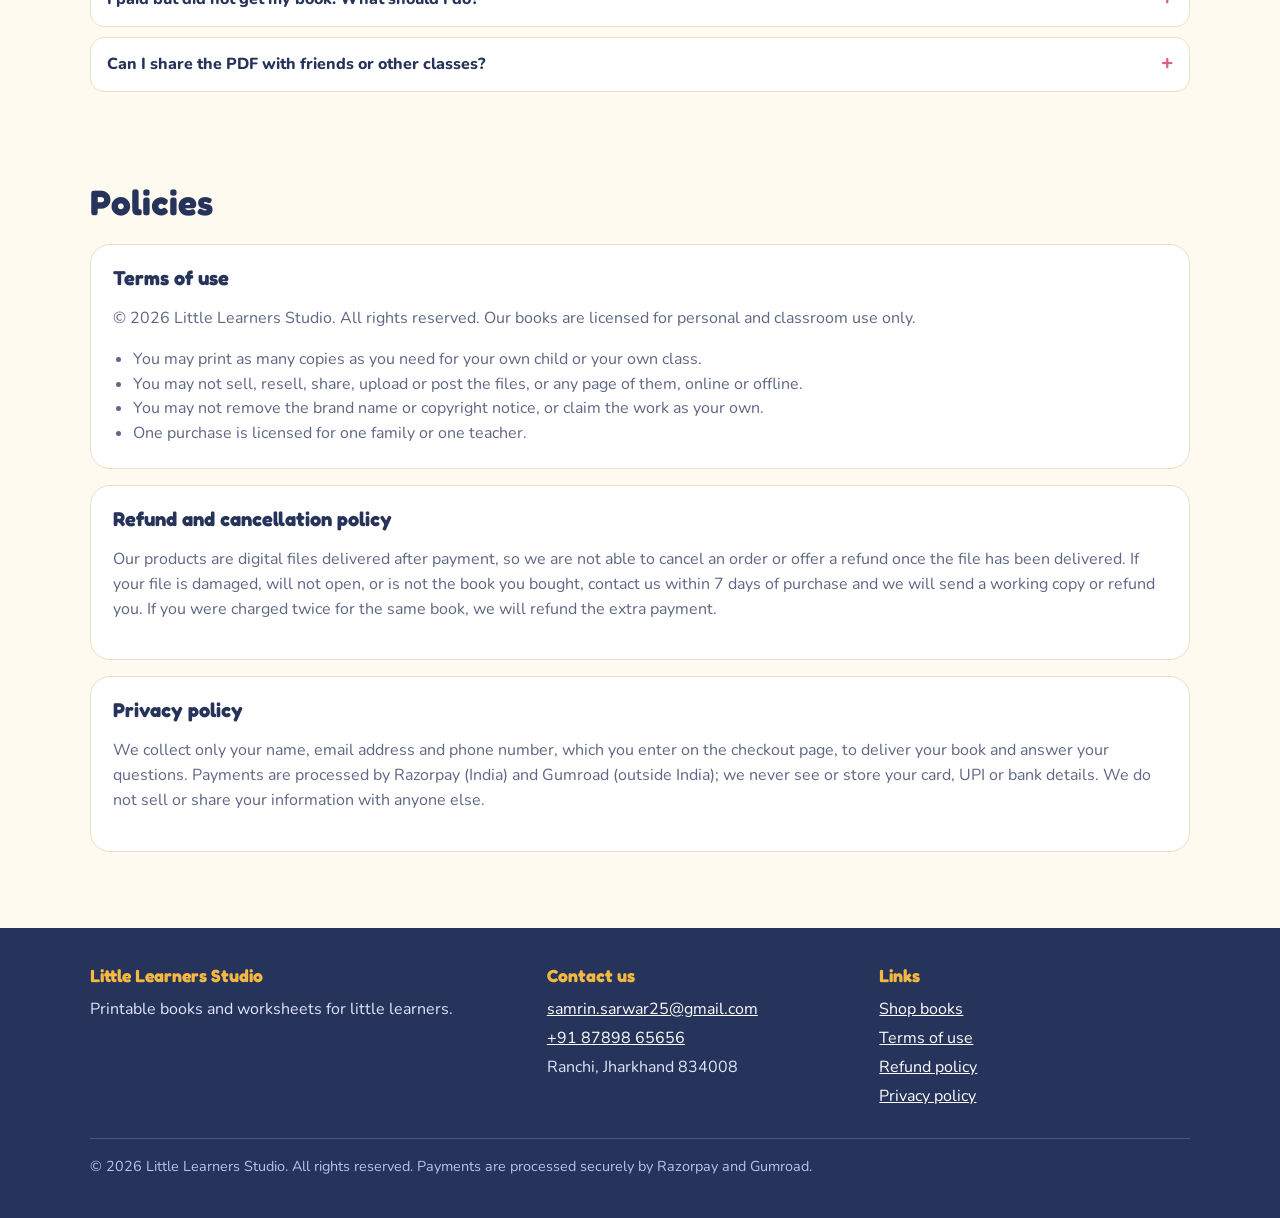
==== commit 424c77fd: "Add My Little Paper Town (Rs 99) to the shop Co-Authored-By: Claude Opus 5.5 <noreply@anthropic.com>" ====
--- a/index.html
+++ b/index.html
@@ -148,7 +148,7 @@
       <div>
         <span class="eyebrow">Printable PDF books &bull; Instant download</span>
         <h1>Books that make little learners <span>love learning</span></h1>
-        <p>Printable maths, English and colouring books for ages 3&ndash;7, plus a heartwarming picture book. Big print, big writing spaces and happy pictures. Pay securely and print at home.</p>
+        <p>Printable maths, English, colouring and craft books for ages 3&ndash;7, plus a heartwarming picture book. Big print, big writing spaces and happy pictures. Pay securely and print at home.</p>
         <div class="cta-row">
           <a class="btn" href="#books">Shop books</a>
           <a class="btn ghost" href="#inside">Peek inside</a>
@@ -237,6 +237,25 @@
 
         <article class="card">
           <div class="cover">
+            <img src="img/paper-town-cover.jpg" alt="My Little Paper Town 3D Playset Book" loading="lazy">
+            <span class="badge">New</span>
+          </div>
+          <div class="kicker">Craft &amp; play &bull; Age 4&ndash;7</div>
+          <h3>My Little Paper Town &ndash; 3D Playset</h3>
+          <p>Colour, cut and fold a whole little town, then play pretend in it. Bakery, vet clinic, fire station and more.</p>
+          <ul>
+            <li>15 printable colour-cut-fold pages</li>
+            <li>Town playmat, vehicles, people and pets</li>
+            <li>Scavenger hunt and Town Mayor certificate</li>
+          </ul>
+          <div class="buy">
+            <div class="price">&#8377;99<small>Pay with UPI</small></div>
+            <a class="btn" href="https://rzp.io/rzp/tepfizh3" target="_blank" rel="noopener">Buy now</a>
+          </div>
+        </article>
+
+        <article class="card">
+          <div class="cover">
             <img src="img/beach-animals-cover.jpg" alt="Beach Animals and Friends colouring book" loading="lazy">
             <span class="badge">Colouring</span>
           </div>
